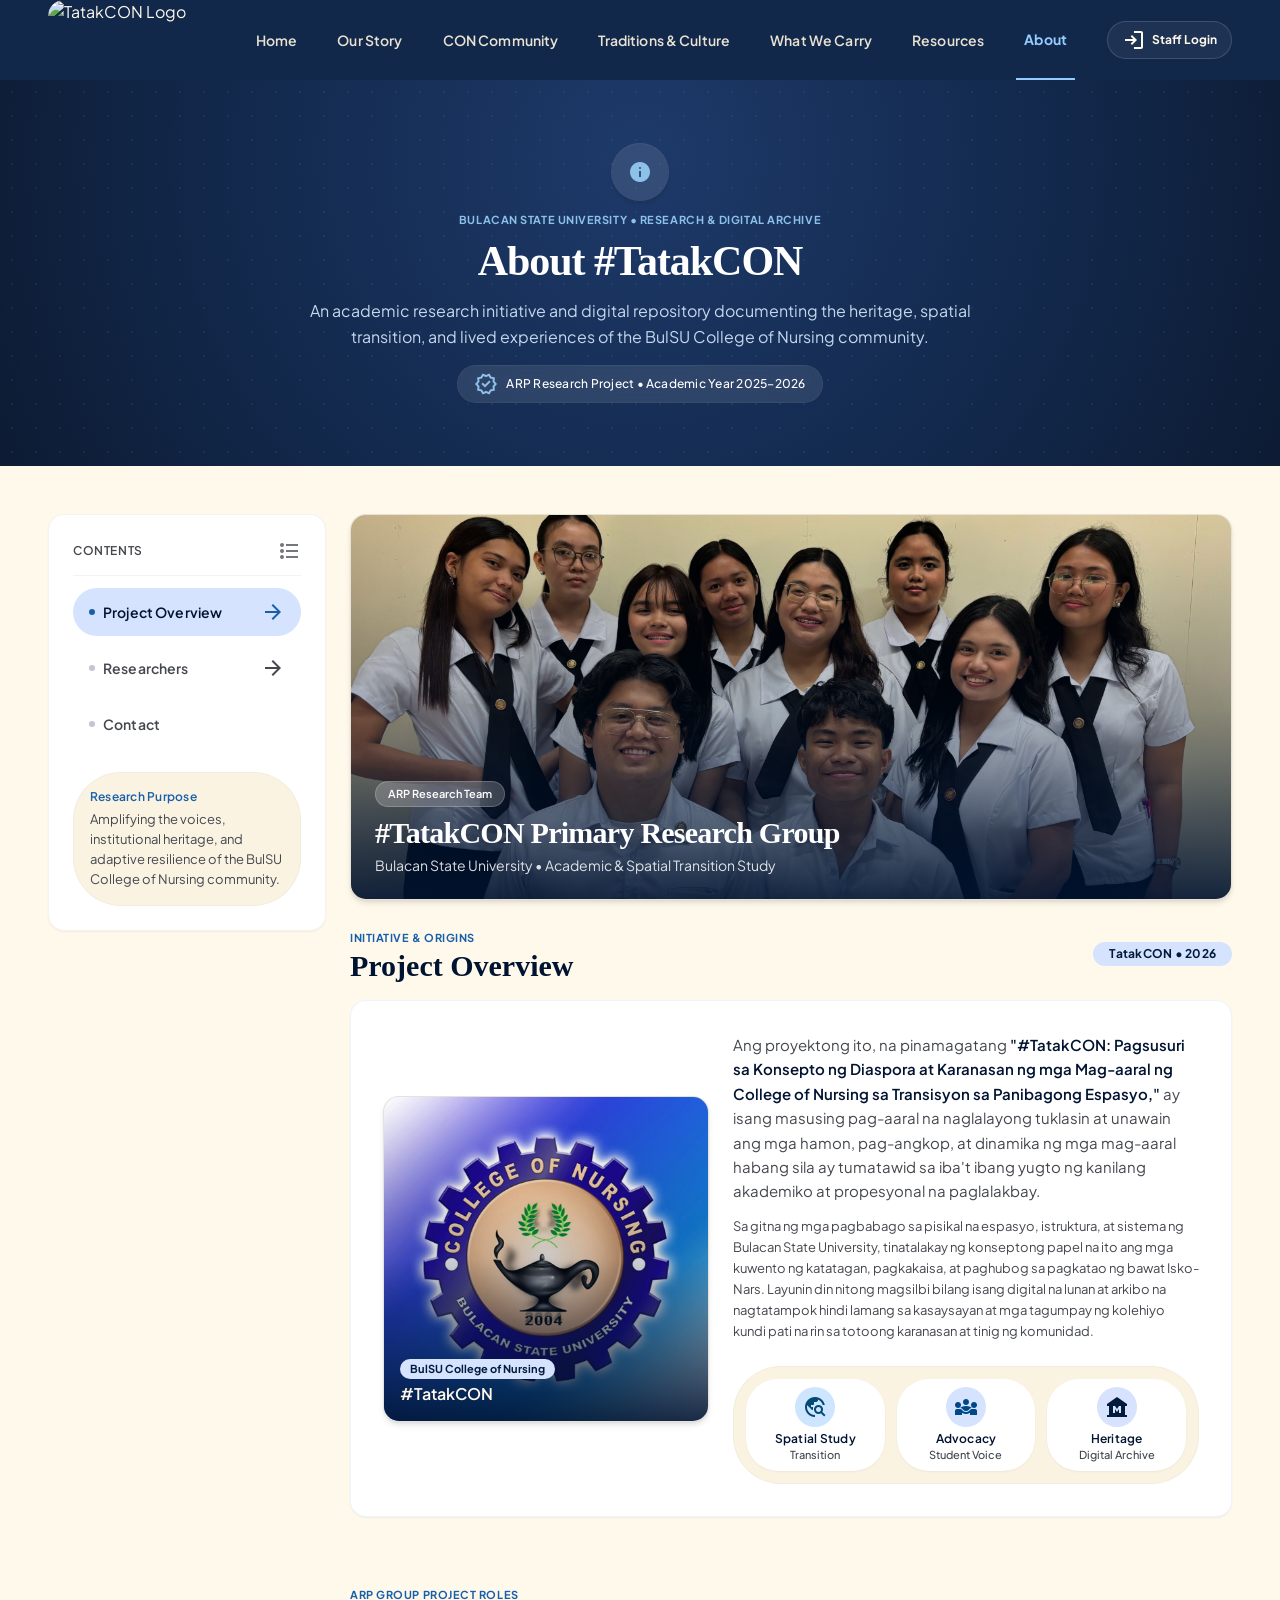
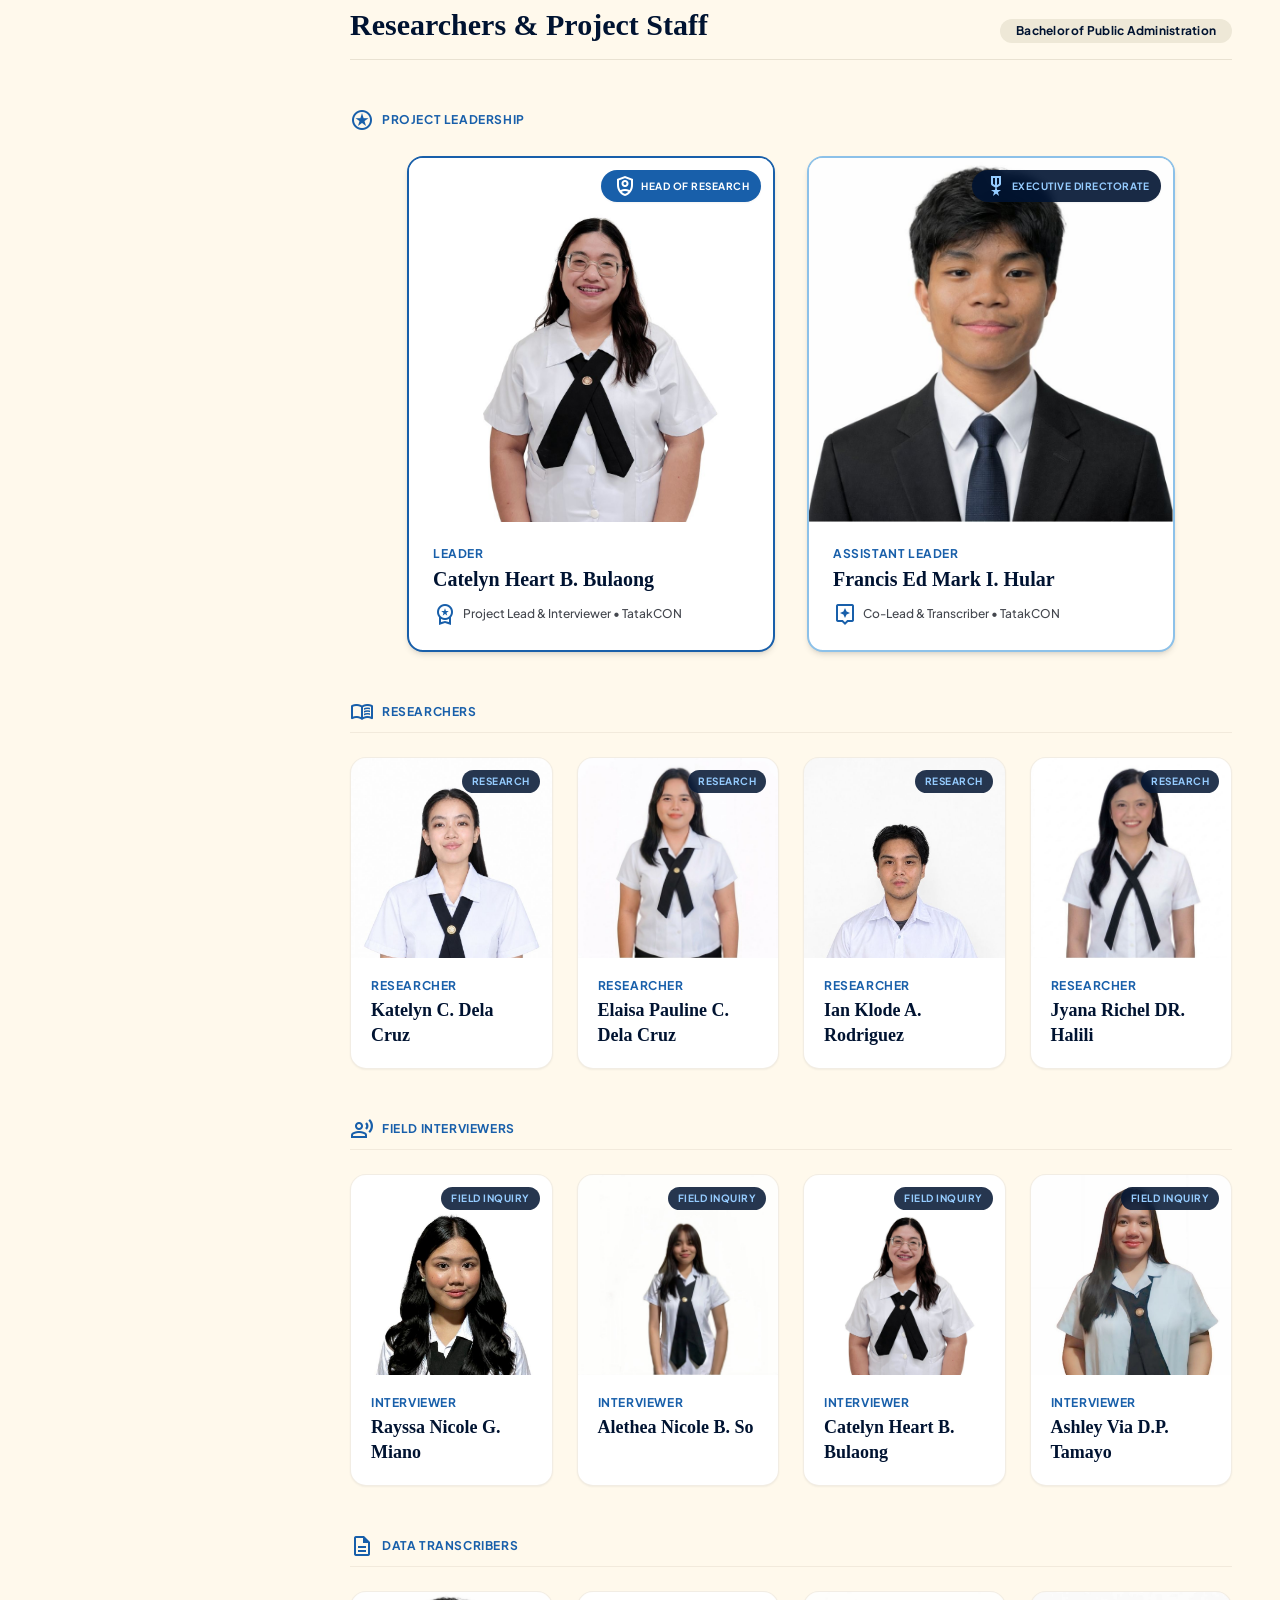
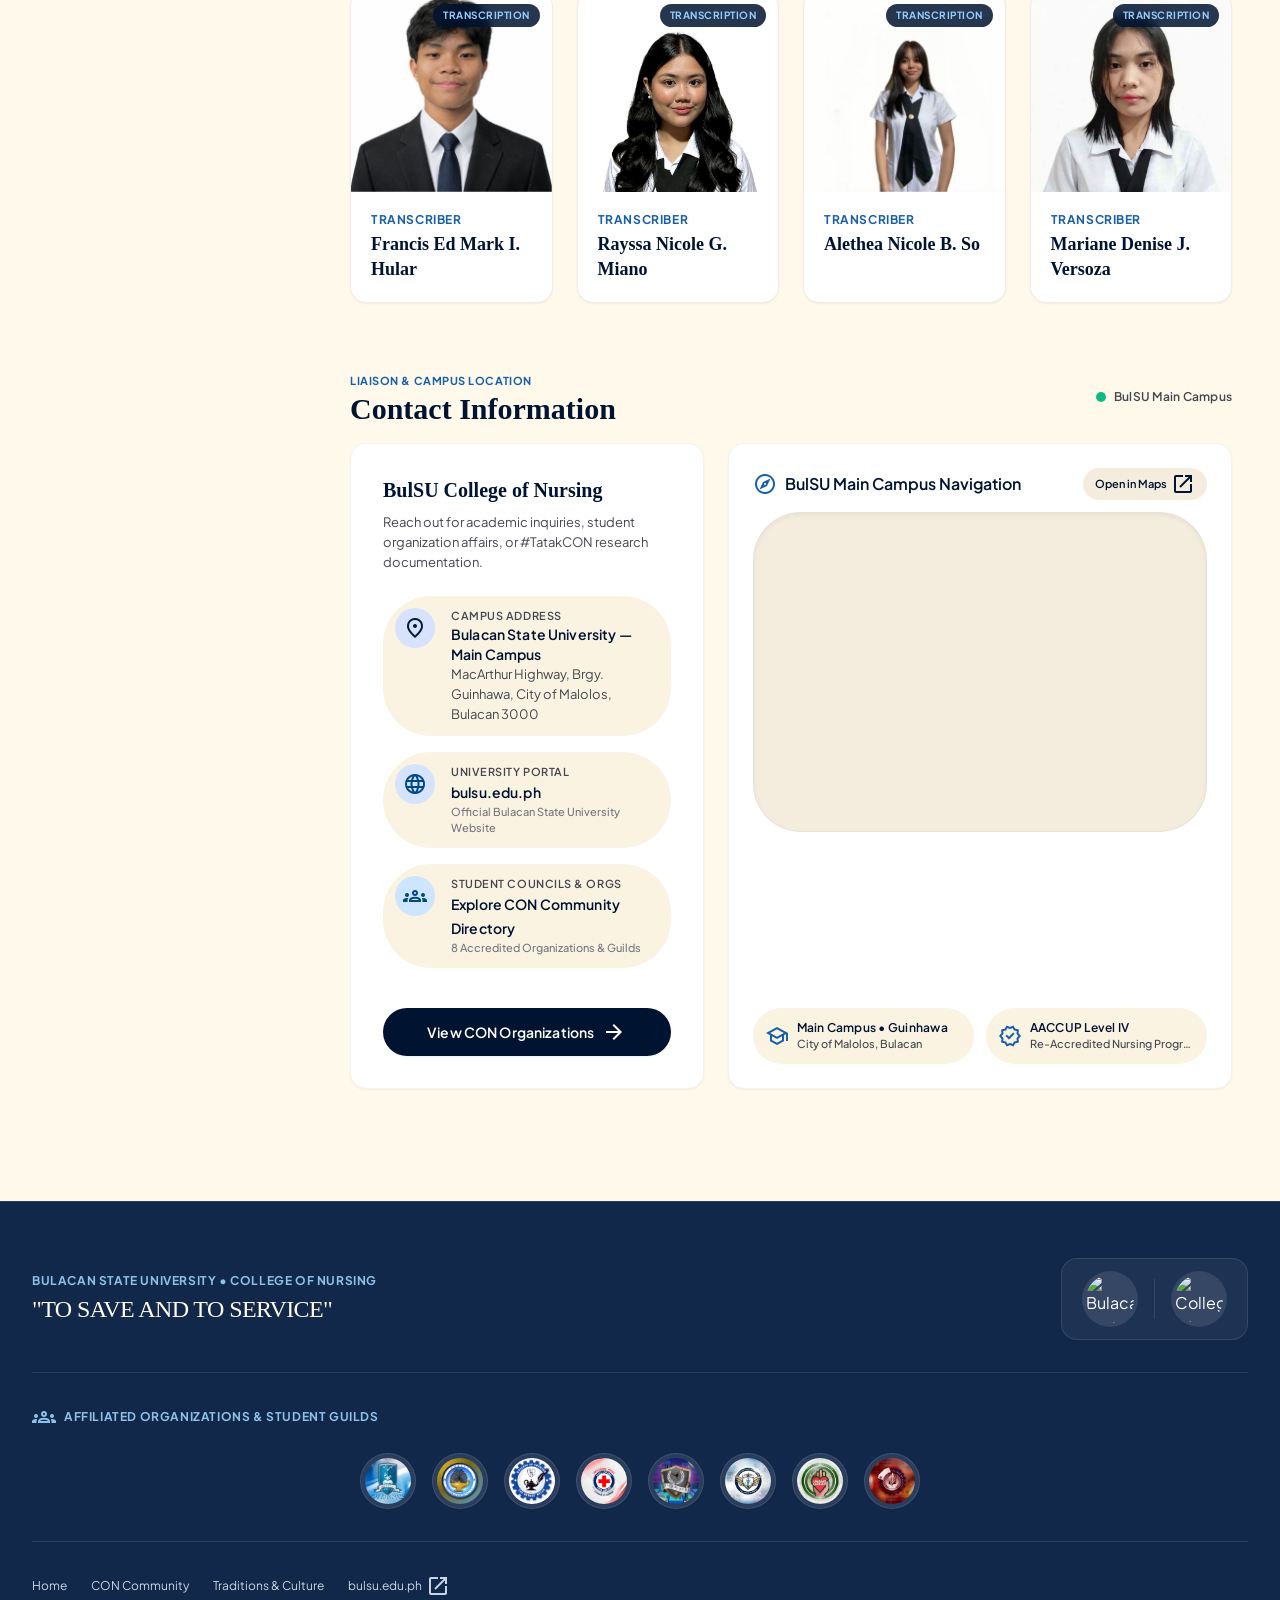
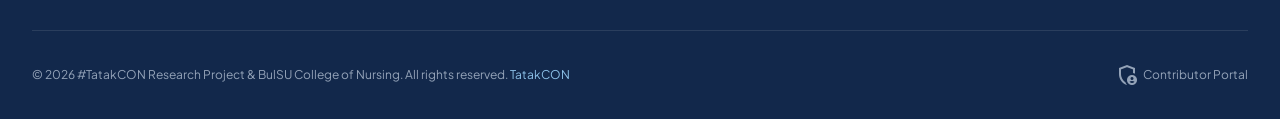
==== pages/about/about.html @ 62aa00a6 "Implement about page" ====
<!doctype html>
<html lang="en" class="scroll-smooth">
  <head>
    <meta charset="utf-8" />
    <meta name="viewport" content="width=device-width, initial-scale=1.0" />
    <title>About #TatakCON — Research Overview &amp; Team | TatakCON</title>

    <!-- Compiled Tailwind & Global CSS -->
    <link href="/global.css" rel="stylesheet" />

    <!-- Google Fonts & Material Symbols -->
    <link rel="preconnect" href="https://fonts.googleapis.com" />
    <link rel="preconnect" href="https://fonts.gstatic.com" crossorigin />
    <link
      href="https://fonts.googleapis.com/css2?family=Newsreader:ital,opsz,wght@0,6..72,400..700;1,6..72,400..700&family=Plus+Jakarta+Sans:wght@400;500;600;700&display=swap"
      rel="stylesheet" />
    <link
      href="https://fonts.googleapis.com/css2?family=Material+Symbols+Outlined:opsz,wght,FILL,GRAD@20..48,100..700,0..1,-50..200"
      rel="stylesheet" />
  </head>

  <body
    class="min-h-screen bg-surface font-body-md text-on-surface flex flex-col antialiased selection:bg-clear-skies selection:text-deep-ocean">
    <!-- Dynamic Header (Injected by components.js) -->
    <div id="header-placeholder"></div>

    <main class="w-full flex-grow bg-surface">
      <div class="flex flex-col w-full">
        <!-- Top Banner / Header -->
        <section
          class="w-full relative overflow-hidden px-margin-mobile md:px-margin-tablet lg:px-margin py-space-2xl md:py-space-3xl text-white text-center"
          style="
            background: radial-gradient(
              circle at 50% 20%,
              rgb(30, 58, 106) 0%,
              rgb(18, 40, 75) 60%,
              rgb(13, 27, 51) 100%
            );
          ">
          <div
            class="absolute inset-0 bg-[radial-gradient(#ffffff_1px,transparent_1px)] [background-size:24px_24px] opacity-5 pointer-events-none"></div>
          <div
            class="max-w-4xl mx-auto flex flex-col items-center relative z-10">
            <div
              class="w-14 h-14 rounded-full bg-white/10 ring-1 ring-white/15 flex items-center justify-center mb-space-sm shadow-md">
              <span
                class="material-symbols-outlined text-[30px] text-clear-skies"
                style="font-variation-settings: &quot;FILL&quot; 1"
                >info</span
              >
            </div>
            <div class="inline-flex items-center gap-space-xs mb-space-xs">
              <span
                class="font-caption text-caption text-clear-skies font-bold tracking-wider uppercase"
                >Bulacan State University • Research &amp; Digital Archive</span
              >
            </div>
            <h1
              class="font-headline-lg text-headline-lg md:text-[42px] md:leading-[50px] font-semibold text-white tracking-tight mb-space-sm font-serif">
              About #TatakCON
            </h1>
            <p
              class="font-body-md text-[16px] text-[#c4d7ec] max-w-2xl mx-auto mb-space-md leading-relaxed font-normal">
              An academic research initiative and digital repository documenting
              the heritage, spatial transition, and lived experiences of the
              BulSU College of Nursing community.
            </p>
            <div
              class="inline-flex items-center gap-space-xs bg-white/10 ring-1 ring-white/15 px-space-md py-1.5 rounded-full text-white backdrop-blur-sm shadow-sm">
              <span
                class="material-symbols-outlined text-[18px] text-clear-skies"
                >verified</span
              >
              <span class="font-label-sm text-label-sm font-medium text-white"
                >ARP Research Project • Academic Year 2025–2026</span
              >
            </div>
          </div>
        </section>

        <!-- Two-Column Primary Layout (Sticky Sub-Nav + Main Content) -->
        <div
          class="max-w-7xl mx-auto px-margin-mobile md:px-margin-tablet lg:px-margin py-space-2xl w-full">
          <div class="grid grid-cols-1 lg:grid-cols-12 gap-gutter items-start">
            <!-- Left Sidebar / Sticky Rail -->
            <aside class="lg:col-span-3 sticky top-28 z-20">
              <div
                class="bg-surface-container-lowest rounded-2xl p-space-lg shadow-sm border border-surface-variant/40">
                <div
                  class="flex items-center justify-between pb-space-sm mb-space-sm border-b border-surface-variant/40">
                  <span
                    class="font-label-sm text-label-sm uppercase tracking-wider text-on-surface-variant"
                    >Contents</span
                  >
                  <span
                    class="material-symbols-outlined text-outline text-[18px]"
                    >format_list_bulleted</span
                  >
                </div>
                <nav
                  class="flex flex-row lg:flex-col gap-space-xs overflow-x-auto lg:overflow-visible pb-space-xs lg:pb-0"
                  id="about-sidebar-nav">
                  <a
                    class="subnav-link group flex items-center justify-between px-space-md py-space-sm rounded-full bg-secondary-fixed text-primary font-label-md text-label-md shadow-xs transition-all"
                    href="#project-overview">
                    <span class="flex items-center gap-space-xs">
                      <span
                        class="w-1.5 h-1.5 rounded-full bg-secondary shrink-0"></span>
                      <span class="whitespace-nowrap">Project Overview</span>
                    </span>
                    <span
                      class="material-symbols-outlined text-[16px] text-secondary shrink-0 hidden lg:inline"
                      >arrow_forward</span
                    >
                  </a>
                  <a
                    class="subnav-link group flex items-center justify-between px-space-md py-space-sm rounded-full text-on-surface-variant hover:bg-surface-container hover:text-primary font-label-md text-label-md transition-all"
                    href="#researchers">
                    <span class="flex items-center gap-space-xs">
                      <span
                        class="w-1.5 h-1.5 rounded-full bg-outline-variant shrink-0"></span>
                      <span class="whitespace-nowrap">Researchers</span>
                    </span>
                    <span
                      class="material-symbols-outlined text-[16px] opacity-0 group-hover:opacity-100 transition-opacity shrink-0 hidden lg:inline"
                      >arrow_forward</span
                    >
                  </a>
                  <a
                    class="subnav-link group flex items-center justify-between px-space-md py-space-sm rounded-full text-on-surface-variant hover:bg-surface-container hover:text-primary font-label-md text-label-md transition-all"
                    href="#contact">
                    <span class="flex items-center gap-space-xs">
                      <span
                        class="w-1.5 h-1.5 rounded-full bg-outline-variant shrink-0"></span>
                      <span class="whitespace-nowrap">Contact</span>
                    </span>
                    <span
                      class="material-symbols-outlined text-[16px] opacity-0 group-hover:opacity-100 transition-opacity shrink-0 hidden lg:inline"
                      >arrow_forward</span
                    >
                  </a>
                </nav>

                <div
                  class="hidden lg:block mt-space-lg p-space-md bg-surface-container-low rounded-xl border border-surface-variant/40">
                  <span
                    class="font-label-sm text-label-sm text-secondary font-semibold block mb-space-xxs"
                    >Research Purpose</span
                  >
                  <p class="font-body-sm text-body-sm text-on-surface-variant">
                    Amplifying the voices, institutional heritage, and adaptive
                    resilience of the BulSU College of Nursing community.
                  </p>
                </div>
              </div>
            </aside>

            <!-- Right Main Content Area (9 Columns) -->
            <div class="lg:col-span-9 flex flex-col gap-space-3xl">
              <!-- SUBSECTION 1: PROJECT OVERVIEW -->
              <section class="scroll-mt-28" id="project-overview">
                <!-- Group Photo Banner -->
                <div
                  class="w-full mb-space-lg rounded-2xl overflow-hidden shadow-md border border-outline-variant/30 relative group bg-surface-container">
                  <img
                    alt="#TatakCON Primary Research Group"
                    class="w-full h-72 sm:h-96 object-cover object-center group-hover:scale-105 transition-transform duration-700"
                    src="/images/researchers/tatakcon-research-group-pic-1.jpg" />
                  <div
                    class="absolute inset-0 bg-gradient-to-t from-primary/90 via-primary/30 to-transparent flex items-end p-space-lg">
                    <div>
                      <span
                        class="inline-flex items-center px-3 py-1 rounded-full text-caption font-semibold bg-white/20 text-white backdrop-blur-md mb-2 border border-white/20">
                        ARP Research Team
                      </span>
                      <h3
                        class="text-white font-headline-md text-2xl sm:text-3xl font-bold tracking-tight font-serif">
                        #TatakCON Primary Research Group
                      </h3>
                      <p
                        class="text-white/85 font-body-sm text-xs sm:text-sm mt-1">
                        Bulacan State University • Academic &amp; Spatial
                        Transition Study
                      </p>
                    </div>
                  </div>
                </div>

                <div class="flex items-center justify-between mb-space-md">
                  <div>
                    <span
                      class="font-caption text-caption uppercase tracking-wider text-secondary font-bold"
                      >Initiative &amp; Origins</span
                    >
                    <h2
                      class="font-headline-lg text-2xl sm:text-3xl font-bold text-primary font-serif">
                      Project Overview
                    </h2>
                  </div>
                  <span
                    class="px-space-md py-1 rounded-full bg-secondary-fixed text-on-secondary-fixed font-label-sm text-label-sm font-bold"
                    >TatakCON • 2026</span
                  >
                </div>

                <div
                  class="bg-surface-container-lowest rounded-2xl p-space-lg md:p-space-xl shadow-sm border border-secondary-fixed/40">
                  <div
                    class="grid grid-cols-1 md:grid-cols-12 gap-gutter items-center">
                    <!-- Left Visual Banner -->
                    <div class="md:col-span-5 flex flex-col gap-space-sm">
                      <div
                        class="relative overflow-hidden rounded-2xl group shadow-md border border-outline-variant/30 bg-surface-container aspect-[4/4]">
                        <img
                          loading="lazy"
                          class="w-full h-full object-cover transform group-hover:scale-105 transition-transform duration-500"
                          alt="BulSU College of Nursing Emblem"
                          src="/images/con-org-logo/college-of-nursing.jpg" />
                        <div
                          class="absolute inset-0 bg-gradient-to-t from-primary/90 via-primary/20 to-transparent"></div>
                        <div
                          class="absolute bottom-4 left-4 right-4 text-surface">
                          <span
                            class="px-2.5 py-0.5 rounded-full bg-secondary-fixed text-on-secondary-fixed font-caption text-caption inline-block mb-1 font-bold"
                            >BulSU College of Nursing</span
                          >
                          <p
                            class="font-title-sm text-title-sm text-surface leading-snug font-serif">
                            #TatakCON
                          </p>
                        </div>
                      </div>
                    </div>

                    <!-- Right Description & Pillars -->
                    <div class="md:col-span-7 flex flex-col justify-between">
                      <div>
                        <p
                          class="font-body-md text-body-md text-on-surface-variant mb-space-sm leading-relaxed">
                          Ang proyektong ito, na pinamagatang
                          <strong class="text-primary font-semibold"
                            >"#TatakCON: Pagsusuri sa Konsepto ng Diaspora at
                            Karanasan ng mga Mag-aaral ng College of Nursing sa
                            Transisyon sa Panibagong Espasyo,"</strong
                          >
                          ay isang masusing pag-aaral na naglalayong tuklasin at
                          unawain ang mga hamon, pag-angkop, at dinamika ng mga
                          mag-aaral habang sila ay tumatawid sa iba't ibang
                          yugto ng kanilang akademiko at propesyonal na
                          paglalakbay.
                        </p>
                        <p
                          class="font-body-sm text-body-sm text-on-surface-variant mb-space-lg leading-relaxed">
                          Sa gitna ng mga pagbabago sa pisikal na espasyo,
                          istruktura, at sistema ng Bulacan State University,
                          tinatalakay ng konseptong papel na ito ang mga kuwento
                          ng katatagan, pagkakaisa, at paghubog sa pagkatao ng
                          bawat Isko-Nars. Layunin din nitong magsilbi bilang
                          isang digital na lunan at arkibo na nagtatampok hindi
                          lamang sa kasaysayan at mga tagumpay ng kolehiyo kundi
                          pati na rin sa totoong karanasan at tinig ng
                          komunidad.
                        </p>
                      </div>

                      <!-- Feature Badge Icons -->
                      <div
                        class="grid grid-cols-3 gap-space-sm pt-space-sm bg-surface-container-low rounded-xl p-space-sm border border-surface-variant/40">
                        <div
                          class="flex flex-col items-center text-center p-space-xs rounded-lg bg-surface-container-lowest shadow-sm">
                          <div
                            class="w-10 h-10 rounded-full bg-tertiary-fixed text-on-tertiary-fixed-variant flex items-center justify-center mb-space-xxs">
                            <span
                              class="material-symbols-outlined text-[20px]"
                              style="
                                font-variation-settings: &quot;FILL&quot; 1;
                              "
                              >travel_explore</span
                            >
                          </div>
                          <span
                            class="font-label-sm text-label-sm text-primary font-semibold"
                            >Spatial Study</span
                          >
                          <span
                            class="font-caption text-caption text-on-surface-variant"
                            >Transition</span
                          >
                        </div>
                        <div
                          class="flex flex-col items-center text-center p-space-xs rounded-lg bg-surface-container-lowest shadow-sm">
                          <div
                            class="w-10 h-10 rounded-full bg-secondary-fixed text-on-secondary-fixed-variant flex items-center justify-center mb-space-xxs">
                            <span
                              class="material-symbols-outlined text-[20px]"
                              style="
                                font-variation-settings: &quot;FILL&quot; 1;
                              "
                              >diversity_3</span
                            >
                          </div>
                          <span
                            class="font-label-sm text-label-sm text-primary font-semibold"
                            >Advocacy</span
                          >
                          <span
                            class="font-caption text-caption text-on-surface-variant"
                            >Student Voice</span
                          >
                        </div>
                        <div
                          class="flex flex-col items-center text-center p-space-xs rounded-lg bg-surface-container-lowest shadow-sm">
                          <div
                            class="w-10 h-10 rounded-full bg-primary-fixed text-on-primary-fixed flex items-center justify-center mb-space-xxs">
                            <span
                              class="material-symbols-outlined text-[20px]"
                              style="
                                font-variation-settings: &quot;FILL&quot; 1;
                              "
                              >museum</span
                            >
                          </div>
                          <span
                            class="font-label-sm text-label-sm text-primary font-semibold"
                            >Heritage</span
                          >
                          <span
                            class="font-caption text-caption text-on-surface-variant"
                            >Digital Archive</span
                          >
                        </div>
                      </div>
                    </div>
                  </div>
                </div>
              </section>

              <!-- SUBSECTION 2: RESEARCHERS & PROJECT STAFF -->
              <section class="scroll-mt-28 space-y-12" id="researchers">
                <div
                  class="flex flex-col sm:flex-row sm:items-end justify-between border-b border-surface-variant pb-4 gap-2">
                  <div>
                    <span
                      class="font-caption text-caption uppercase tracking-wider text-secondary font-bold"
                      >ARP Group Project Roles</span
                    >
                    <h2
                      class="font-headline-lg text-2xl sm:text-3xl font-bold text-primary font-serif mt-0.5">
                      Researchers &amp; Project Staff
                    </h2>
                  </div>
                  <span
                    class="px-space-md py-1 rounded-full bg-surface-container-high text-primary font-label-sm text-label-sm self-start sm:self-auto font-bold"
                    >Bachelor of Public Administration</span
                  >
                </div>

                <!-- 1. LEADERSHIP (Leader & Assistant Leader) -->
                <div class="space-y-6">
                  <div
                    class="flex items-center gap-2 text-xs font-bold tracking-wider uppercase text-secondary">
                    <span class="material-symbols-outlined text-[18px]"
                      >stars</span
                    >
                    <span>Project Leadership</span>
                  </div>

                  <div
                    class="grid grid-cols-1 sm:grid-cols-2 gap-6 lg:gap-8 max-w-3xl mx-auto">
                    <!-- Leader: Catelyn Heart B. Bulaong -->
                    <div
                      class="bg-surface-container-lowest rounded-2xl overflow-hidden shadow-md border-2 border-secondary hover:shadow-lg transition-all duration-300 flex flex-col group">
                      <div
                        class="aspect-[4/4] w-full overflow-hidden bg-surface-container relative">
                        <img
                          loading="lazy"
                          src="/images/researchers/catelyn-heart-b-bulaong-leader.jpg"
                          alt="Catelyn Heart B. Bulaong"
                          class="w-full h-full object-cover object-center group-hover:scale-105 transition-transform duration-500" />
                        <span
                          class="absolute top-3 right-3 text-[10px] font-bold uppercase tracking-wider px-3 py-1 rounded-full bg-secondary text-white shadow-sm flex items-center gap-1">
                          <span class="material-symbols-outlined text-[13px]"
                            >shield_person</span
                          >
                          Head of Research
                        </span>
                      </div>
                      <div class="p-6 flex flex-col flex-grow justify-between">
                        <div>
                          <p
                            class="text-xs font-bold text-secondary uppercase tracking-wider mb-1">
                            Leader
                          </p>
                          <h3
                            class="font-headline-sm text-xl font-bold text-primary group-hover:text-secondary transition-colors leading-snug font-serif">
                            Catelyn Heart B. Bulaong
                          </h3>
                          <p
                            class="text-xs text-on-surface-variant pt-2 flex items-center gap-1.5 font-medium">
                            <span
                              class="material-symbols-outlined text-[15px] text-secondary"
                              >workspace_premium</span
                            >
                            Project Lead &amp; Interviewer • TatakCON
                          </p>
                        </div>
                      </div>
                    </div>

                    <!-- Assistant Leader: Francis Ed Mark I. Hular -->
                    <div
                      class="bg-surface-container-lowest rounded-2xl overflow-hidden shadow-md border-2 border-clear-skies hover:border-secondary hover:shadow-lg transition-all duration-300 flex flex-col group">
                      <div
                        class="aspect-[4/4] w-full overflow-hidden bg-surface-container relative">
                        <img
                          loading="lazy"
                          src="/images/researchers/francis-ed-mark-i-hular-researchers-and-transcriber.jpg"
                          alt="Francis Ed Mark I. Hular"
                          class="w-full h-full object-cover object-top group-hover:scale-105 transition-transform duration-500" />
                        <span
                          class="absolute top-3 right-3 text-[10px] font-bold uppercase tracking-wider px-3 py-1 rounded-full bg-primary/90 text-tertiary-fixed-dim backdrop-blur-sm shadow-sm flex items-center gap-1">
                          <span class="material-symbols-outlined text-[13px]"
                            >military_tech</span
                          >
                          Executive Directorate
                        </span>
                      </div>
                      <div class="p-6 flex flex-col flex-grow justify-between">
                        <div>
                          <p
                            class="text-xs font-bold text-secondary uppercase tracking-wider mb-1">
                            Assistant Leader
                          </p>
                          <h3
                            class="font-headline-sm text-xl font-bold text-primary group-hover:text-secondary transition-colors leading-snug font-serif">
                            Francis Ed Mark I. Hular
                          </h3>
                          <p
                            class="text-xs text-on-surface-variant pt-2 flex items-center gap-1.5 font-medium">
                            <span
                              class="material-symbols-outlined text-[15px] text-secondary"
                              >assistant</span
                            >
                            Co-Lead &amp; Transcriber • TatakCON
                          </p>
                        </div>
                      </div>
                    </div>
                  </div>
                </div>

                <!-- 2. RESEARCHERS -->
                <div class="space-y-6">
                  <div
                    class="flex items-center gap-2 text-xs font-bold tracking-wider uppercase text-secondary border-b border-surface-variant/60 pb-2">
                    <span class="material-symbols-outlined text-[18px]"
                      >menu_book</span
                    >
                    <span>Researchers</span>
                  </div>

                  <div
                    class="grid grid-cols-1 sm:grid-cols-2 lg:grid-cols-4 gap-6">
                    <!-- 1. Katelyn C. Dela Cruz -->
                    <div
                      class="bg-surface-container-lowest rounded-2xl overflow-hidden shadow-sm border border-surface-variant/60 hover:border-secondary hover:shadow-md transition-all duration-300 flex flex-col group">
                      <div
                        class="aspect-[4/4] w-full overflow-hidden bg-surface-container relative">
                        <img
                          loading="lazy"
                          src="/images/researchers/katelyn-c-dela-cruz-researcher-s.jpg"
                          alt="Katelyn C. Dela Cruz"
                          class="w-full h-full object-cover object-top group-hover:scale-105 transition-transform duration-500" />
                        <span
                          class="absolute top-3 right-3 text-[10px] font-bold uppercase tracking-wider px-2.5 py-1 rounded-full bg-primary/85 text-tertiary-fixed-dim backdrop-blur-sm">
                          Research
                        </span>
                      </div>
                      <div class="p-5 flex flex-col flex-grow justify-between">
                        <div>
                          <p
                            class="text-xs font-bold text-secondary uppercase tracking-wider mb-1">
                            Researcher
                          </p>
                          <h3
                            class="font-headline-sm text-lg font-bold text-primary group-hover:text-secondary transition-colors leading-snug font-serif">
                            Katelyn C. Dela Cruz
                          </h3>
                        </div>
                      </div>
                    </div>

                    <!-- 2. Elaisa Pauline C. Dela Cruz -->
                    <div
                      class="bg-surface-container-lowest rounded-2xl overflow-hidden shadow-sm border border-surface-variant/60 hover:border-secondary hover:shadow-md transition-all duration-300 flex flex-col group">
                      <div
                        class="aspect-[4/4] w-full overflow-hidden bg-surface-container relative">
                        <img
                          loading="lazy"
                          src="/images/researchers/elaisa-pauline-c-dela-cruz-researcher-s.jpg"
                          alt="Elaisa Pauline C. Dela Cruz"
                          class="w-full h-full object-cover object-top group-hover:scale-105 transition-transform duration-500" />
                        <span
                          class="absolute top-3 right-3 text-[10px] font-bold uppercase tracking-wider px-2.5 py-1 rounded-full bg-primary/85 text-tertiary-fixed-dim backdrop-blur-sm">
                          Research
                        </span>
                      </div>
                      <div class="p-5 flex flex-col flex-grow justify-between">
                        <div>
                          <p
                            class="text-xs font-bold text-secondary uppercase tracking-wider mb-1">
                            Researcher
                          </p>
                          <h3
                            class="font-headline-sm text-lg font-bold text-primary group-hover:text-secondary transition-colors leading-snug font-serif">
                            Elaisa Pauline C. Dela Cruz
                          </h3>
                        </div>
                      </div>
                    </div>

                    <!-- 3. Ian Klode A. Rodriguez -->
                    <div
                      class="bg-surface-container-lowest rounded-2xl overflow-hidden shadow-sm border border-surface-variant/60 hover:border-secondary hover:shadow-md transition-all duration-300 flex flex-col group">
                      <div
                        class="aspect-[4/4] w-full overflow-hidden bg-surface-container relative">
                        <img
                          loading="lazy"
                          src="/images/researchers/ian-klode-a-rodriguez-researcher.jpg"
                          alt="Ian Klode A. Rodriguez"
                          class="w-full h-full object-cover object-top group-hover:scale-105 transition-transform duration-500" />
                        <span
                          class="absolute top-3 right-3 text-[10px] font-bold uppercase tracking-wider px-2.5 py-1 rounded-full bg-primary/85 text-tertiary-fixed-dim backdrop-blur-sm">
                          Research
                        </span>
                      </div>
                      <div class="p-5 flex flex-col flex-grow justify-between">
                        <div>
                          <p
                            class="text-xs font-bold text-secondary uppercase tracking-wider mb-1">
                            Researcher
                          </p>
                          <h3
                            class="font-headline-sm text-lg font-bold text-primary group-hover:text-secondary transition-colors leading-snug font-serif">
                            Ian Klode A. Rodriguez
                          </h3>
                        </div>
                      </div>
                    </div>

                    <!-- 4. Jyana Richel DR. Halili -->
                    <div
                      class="bg-surface-container-lowest rounded-2xl overflow-hidden shadow-sm border border-surface-variant/60 hover:border-secondary hover:shadow-md transition-all duration-300 flex flex-col group">
                      <div
                        class="aspect-[4/4] w-full overflow-hidden bg-surface-container relative">
                        <img
                          loading="lazy"
                          src="/images/researchers/jyana-richel-dr-halili-researcher-s.jpg"
                          alt="Jyana Richel DR. Halili"
                          class="w-full h-full object-cover object-top group-hover:scale-105 transition-transform duration-500" />
                        <span
                          class="absolute top-3 right-3 text-[10px] font-bold uppercase tracking-wider px-2.5 py-1 rounded-full bg-primary/85 text-tertiary-fixed-dim backdrop-blur-sm">
                          Research
                        </span>
                      </div>
                      <div class="p-5 flex flex-col flex-grow justify-between">
                        <div>
                          <p
                            class="text-xs font-bold text-secondary uppercase tracking-wider mb-1">
                            Researcher
                          </p>
                          <h3
                            class="font-headline-sm text-lg font-bold text-primary group-hover:text-secondary transition-colors leading-snug font-serif">
                            Jyana Richel DR. Halili
                          </h3>
                        </div>
                      </div>
                    </div>
                  </div>
                </div>

                <!-- 3. INTERVIEWERS -->
                <div class="space-y-6">
                  <div
                    class="flex items-center gap-2 text-xs font-bold tracking-wider uppercase text-secondary border-b border-surface-variant/60 pb-2">
                    <span class="material-symbols-outlined text-[18px]"
                      >record_voice_over</span
                    >
                    <span>Field Interviewers</span>
                  </div>

                  <div
                    class="grid grid-cols-1 sm:grid-cols-2 lg:grid-cols-4 gap-6">
                    <!-- 1. Rayssa Nicole G. Miano -->
                    <div
                      class="bg-surface-container-lowest rounded-2xl overflow-hidden shadow-sm border border-surface-variant/60 hover:border-secondary hover:shadow-md transition-all duration-300 flex flex-col group">
                      <div
                        class="aspect-[4/4] w-full overflow-hidden bg-surface-container relative">
                        <img
                          loading="lazy"
                          src="/images/researchers/rayssa-nicole-g-miano-interviewer-and-transcriber.jpg"
                          alt="Rayssa Nicole G. Miano"
                          class="w-full h-full object-cover object-top group-hover:scale-105 transition-transform duration-500" />
                        <span
                          class="absolute top-3 right-3 text-[10px] font-bold uppercase tracking-wider px-2.5 py-1 rounded-full bg-primary/85 text-tertiary-fixed-dim backdrop-blur-sm">
                          Field Inquiry
                        </span>
                      </div>
                      <div class="p-5 flex flex-col flex-grow justify-between">
                        <div>
                          <p
                            class="text-xs font-bold text-secondary uppercase tracking-wider mb-1">
                            Interviewer
                          </p>
                          <h3
                            class="font-headline-sm text-lg font-bold text-primary group-hover:text-secondary transition-colors leading-snug font-serif">
                            Rayssa Nicole G. Miano
                          </h3>
                        </div>
                      </div>
                    </div>

                    <!-- 2. Alethea Nicole B. So -->
                    <div
                      class="bg-surface-container-lowest rounded-2xl overflow-hidden shadow-sm border border-surface-variant/60 hover:border-secondary hover:shadow-md transition-all duration-300 flex flex-col group">
                      <div
                        class="aspect-[4/4] w-full overflow-hidden bg-surface-container relative">
                        <img
                          loading="lazy"
                          src="/images/researchers/alethea-nicole-b-so-interviewer-and-transcriber.jpg"
                          alt="Alethea Nicole B. So"
                          class="w-full h-full object-cover object-top group-hover:scale-105 transition-transform duration-500" />
                        <span
                          class="absolute top-3 right-3 text-[10px] font-bold uppercase tracking-wider px-2.5 py-1 rounded-full bg-primary/85 text-tertiary-fixed-dim backdrop-blur-sm">
                          Field Inquiry
                        </span>
                      </div>
                      <div class="p-5 flex flex-col flex-grow justify-between">
                        <div>
                          <p
                            class="text-xs font-bold text-secondary uppercase tracking-wider mb-1">
                            Interviewer
                          </p>
                          <h3
                            class="font-headline-sm text-lg font-bold text-primary group-hover:text-secondary transition-colors leading-snug font-serif">
                            Alethea Nicole B. So
                          </h3>
                        </div>
                      </div>
                    </div>

                    <!-- 3. Catelyn Heart B. Bulaong -->
                    <div
                      class="bg-surface-container-lowest rounded-2xl overflow-hidden shadow-sm border border-surface-variant/60 hover:border-secondary hover:shadow-md transition-all duration-300 flex flex-col group">
                      <div
                        class="aspect-[4/4] w-full overflow-hidden bg-surface-container relative">
                        <img
                          loading="lazy"
                          src="/images/researchers/catelyn-heart-b-bulaong-leader.jpg"
                          alt="Catelyn Heart B. Bulaong"
                          class="w-full h-full object-cover object-top group-hover:scale-105 transition-transform duration-500" />
                        <span
                          class="absolute top-3 right-3 text-[10px] font-bold uppercase tracking-wider px-2.5 py-1 rounded-full bg-primary/85 text-tertiary-fixed-dim backdrop-blur-sm">
                          Field Inquiry
                        </span>
                      </div>
                      <div class="p-5 flex flex-col flex-grow justify-between">
                        <div>
                          <p
                            class="text-xs font-bold text-secondary uppercase tracking-wider mb-1">
                            Interviewer
                          </p>
                          <h3
                            class="font-headline-sm text-lg font-bold text-primary group-hover:text-secondary transition-colors leading-snug font-serif">
                            Catelyn Heart B. Bulaong
                          </h3>
                        </div>
                      </div>
                    </div>

                    <!-- 4. Ashley Via D.P. Tamayo -->
                    <div
                      class="bg-surface-container-lowest rounded-2xl overflow-hidden shadow-sm border border-surface-variant/60 hover:border-secondary hover:shadow-md transition-all duration-300 flex flex-col group">
                      <div
                        class="aspect-[4/4] w-full overflow-hidden bg-surface-container relative">
                        <img
                          loading="lazy"
                          src="/images/researchers/ashley-via-d-p-tamayo-interview.jpg"
                          alt="Ashley Via D.P. Tamayo"
                          class="w-full h-full object-cover object-top group-hover:scale-105 transition-transform duration-500" />
                        <span
                          class="absolute top-3 right-3 text-[10px] font-bold uppercase tracking-wider px-2.5 py-1 rounded-full bg-primary/85 text-tertiary-fixed-dim backdrop-blur-sm">
                          Field Inquiry
                        </span>
                      </div>
                      <div class="p-5 flex flex-col flex-grow justify-between">
                        <div>
                          <p
                            class="text-xs font-bold text-secondary uppercase tracking-wider mb-1">
                            Interviewer
                          </p>
                          <h3
                            class="font-headline-sm text-lg font-bold text-primary group-hover:text-secondary transition-colors leading-snug font-serif">
                            Ashley Via D.P. Tamayo
                          </h3>
                        </div>
                      </div>
                    </div>
                  </div>
                </div>

                <!-- 4. TRANSCRIBERS -->
                <div class="space-y-6">
                  <div
                    class="flex items-center gap-2 text-xs font-bold tracking-wider uppercase text-secondary border-b border-surface-variant/60 pb-2">
                    <span class="material-symbols-outlined text-[18px]"
                      >description</span
                    >
                    <span>Data Transcribers</span>
                  </div>

                  <div
                    class="grid grid-cols-1 sm:grid-cols-2 lg:grid-cols-4 gap-6">
                    <!-- 1. Francis Ed Mark I. Hular -->
                    <div
                      class="bg-surface-container-lowest rounded-2xl overflow-hidden shadow-sm border border-surface-variant/60 hover:border-secondary hover:shadow-md transition-all duration-300 flex flex-col group">
                      <div
                        class="aspect-[4/4] w-full overflow-hidden bg-surface-container relative">
                        <img
                          loading="lazy"
                          src="/images/researchers/francis-ed-mark-i-hular-researchers-and-transcriber.jpg"
                          alt="Francis Ed Mark I. Hular"
                          class="w-full h-full object-cover object-top group-hover:scale-105 transition-transform duration-500" />
                        <span
                          class="absolute top-3 right-3 text-[10px] font-bold uppercase tracking-wider px-2.5 py-1 rounded-full bg-primary/85 text-tertiary-fixed-dim backdrop-blur-sm">
                          Transcription
                        </span>
                      </div>
                      <div class="p-5 flex flex-col flex-grow justify-between">
                        <div>
                          <p
                            class="text-xs font-bold text-secondary uppercase tracking-wider mb-1">
                            Transcriber
                          </p>
                          <h3
                            class="font-headline-sm text-lg font-bold text-primary group-hover:text-secondary transition-colors leading-snug font-serif">
                            Francis Ed Mark I. Hular
                          </h3>
                        </div>
                      </div>
                    </div>

                    <!-- 2. Rayssa Nicole G. Miano -->
                    <div
                      class="bg-surface-container-lowest rounded-2xl overflow-hidden shadow-sm border border-surface-variant/60 hover:border-secondary hover:shadow-md transition-all duration-300 flex flex-col group">
                      <div
                        class="aspect-[4/4] w-full overflow-hidden bg-surface-container relative">
                        <img
                          loading="lazy"
                          src="/images/researchers/rayssa-nicole-g-miano-interviewer-and-transcriber.jpg"
                          alt="Rayssa Nicole G. Miano"
                          class="w-full h-full object-cover object-top group-hover:scale-105 transition-transform duration-500" />
                        <span
                          class="absolute top-3 right-3 text-[10px] font-bold uppercase tracking-wider px-2.5 py-1 rounded-full bg-primary/85 text-tertiary-fixed-dim backdrop-blur-sm">
                          Transcription
                        </span>
                      </div>
                      <div class="p-5 flex flex-col flex-grow justify-between">
                        <div>
                          <p
                            class="text-xs font-bold text-secondary uppercase tracking-wider mb-1">
                            Transcriber
                          </p>
                          <h3
                            class="font-headline-sm text-lg font-bold text-primary group-hover:text-secondary transition-colors leading-snug font-serif">
                            Rayssa Nicole G. Miano
                          </h3>
                        </div>
                      </div>
                    </div>

                    <!-- 3. Alethea Nicole B. So -->
                    <div
                      class="bg-surface-container-lowest rounded-2xl overflow-hidden shadow-sm border border-surface-variant/60 hover:border-secondary hover:shadow-md transition-all duration-300 flex flex-col group">
                      <div
                        class="aspect-[4/4] w-full overflow-hidden bg-surface-container relative">
                        <img
                          loading="lazy"
                          src="/images/researchers/alethea-nicole-b-so-interviewer-and-transcriber.jpg"
                          alt="Alethea Nicole B. So"
                          class="w-full h-full object-cover object-top group-hover:scale-105 transition-transform duration-500" />
                        <span
                          class="absolute top-3 right-3 text-[10px] font-bold uppercase tracking-wider px-2.5 py-1 rounded-full bg-primary/85 text-tertiary-fixed-dim backdrop-blur-sm">
                          Transcription
                        </span>
                      </div>
                      <div class="p-5 flex flex-col flex-grow justify-between">
                        <div>
                          <p
                            class="text-xs font-bold text-secondary uppercase tracking-wider mb-1">
                            Transcriber
                          </p>
                          <h3
                            class="font-headline-sm text-lg font-bold text-primary group-hover:text-secondary transition-colors leading-snug font-serif">
                            Alethea Nicole B. So
                          </h3>
                        </div>
                      </div>
                    </div>

                    <!-- 4. Mariane Denise J. Versoza -->
                    <div
                      class="bg-surface-container-lowest rounded-2xl overflow-hidden shadow-sm border border-surface-variant/60 hover:border-secondary hover:shadow-md transition-all duration-300 flex flex-col group">
                      <div
                        class="aspect-[4/4] w-full overflow-hidden bg-surface-container relative">
                        <img
                          loading="lazy"
                          src="/images/researchers/mariane-denise-j-versoza-transcriber.jpg"
                          alt="Mariane Denise J. Versoza"
                          class="w-full h-full object-cover object-top group-hover:scale-105 transition-transform duration-500" />
                        <span
                          class="absolute top-3 right-3 text-[10px] font-bold uppercase tracking-wider px-2.5 py-1 rounded-full bg-primary/85 text-tertiary-fixed-dim backdrop-blur-sm">
                          Transcription
                        </span>
                      </div>
                      <div class="p-5 flex flex-col flex-grow justify-between">
                        <div>
                          <p
                            class="text-xs font-bold text-secondary uppercase tracking-wider mb-1">
                            Transcriber
                          </p>
                          <h3
                            class="font-headline-sm text-lg font-bold text-primary group-hover:text-secondary transition-colors leading-snug font-serif">
                            Mariane Denise J. Versoza
                          </h3>
                        </div>
                      </div>
                    </div>
                  </div>
                </div>
              </section>

              <!-- SUBSECTION 3: CONTACT INFORMATION -->
              <section class="scroll-mt-28" id="contact">
                <div class="flex items-center justify-between mb-space-md">
                  <div>
                    <span
                      class="font-caption text-caption uppercase tracking-wider text-secondary font-bold"
                      >Liaison &amp; Campus Location</span
                    >
                    <h2
                      class="font-headline-lg text-2xl sm:text-3xl font-bold text-primary font-serif">
                      Contact Information
                    </h2>
                  </div>
                  <div
                    class="flex items-center gap-space-xs text-on-surface-variant font-label-sm text-label-sm">
                    <span
                      class="w-2.5 h-2.5 rounded-full bg-emerald-500 animate-pulse shrink-0"></span>
                    <span>BulSU Main Campus</span>
                  </div>
                </div>

                <!-- Two-Column Split: Details Card vs Map Card -->
                <div class="grid grid-cols-1 md:grid-cols-12 gap-gutter">
                  <!-- Left Contact Details Card -->
                  <div
                    class="md:col-span-5 bg-surface-container-lowest rounded-2xl p-space-lg sm:p-space-xl shadow-sm border border-surface-variant/40 flex flex-col justify-between">
                    <div>
                      <h3
                        class="font-headline-sm text-xl font-bold text-primary mb-space-xs font-serif">
                        BulSU College of Nursing
                      </h3>
                      <p
                        class="font-body-sm text-body-sm text-on-surface-variant mb-space-lg">
                        Reach out for academic inquiries, student organization
                        affairs, or #TatakCON research documentation.
                      </p>

                      <div class="space-y-space-md">
                        <!-- Campus Address -->
                        <div
                          class="flex items-start gap-space-md p-space-sm rounded-xl bg-surface-container-low">
                          <div
                            class="w-10 h-10 rounded-full bg-primary-fixed text-on-primary-fixed flex items-center justify-center flex-shrink-0">
                            <span class="material-symbols-outlined text-[20px]"
                              >location_on</span
                            >
                          </div>
                          <div>
                            <span
                              class="block font-caption text-caption text-on-surface-variant uppercase tracking-wider font-semibold"
                              >Campus Address</span
                            >
                            <p
                              class="font-label-md text-label-md text-primary font-semibold">
                              Bulacan State University — Main Campus
                            </p>
                            <p
                              class="font-body-sm text-body-sm text-on-surface-variant">
                              MacArthur Highway, Brgy. Guinhawa, City of
                              Malolos, Bulacan 3000
                            </p>
                          </div>
                        </div>

                        <!-- Official Portal / Website -->
                        <div
                          class="flex items-start gap-space-md p-space-sm rounded-xl bg-surface-container-low">
                          <div
                            class="w-10 h-10 rounded-full bg-secondary-fixed text-on-secondary-fixed-variant flex items-center justify-center flex-shrink-0">
                            <span class="material-symbols-outlined text-[20px]"
                              >language</span
                            >
                          </div>
                          <div>
                            <span
                              class="block font-caption text-caption text-on-surface-variant uppercase tracking-wider font-semibold"
                              >University Portal</span
                            >
                            <a
                              class="font-label-md text-label-md text-primary hover:text-secondary transition-colors font-semibold"
                              href="https://bulsu.edu.ph"
                              target="_blank"
                              rel="noopener noreferrer"
                              >bulsu.edu.ph</a
                            >
                            <span
                              class="block font-caption text-caption text-outline"
                              >Official Bulacan State University Website</span
                            >
                          </div>
                        </div>

                        <!-- Community Directory Link -->
                        <div
                          class="flex items-start gap-space-md p-space-sm rounded-xl bg-surface-container-low">
                          <div
                            class="w-10 h-10 rounded-full bg-tertiary-fixed text-on-tertiary-fixed-variant flex items-center justify-center flex-shrink-0">
                            <span class="material-symbols-outlined text-[20px]"
                              >groups</span
                            >
                          </div>
                          <div>
                            <span
                              class="block font-caption text-caption text-on-surface-variant uppercase tracking-wider font-semibold"
                              >Student Councils &amp; Orgs</span
                            >
                            <a
                              class="font-label-md text-label-md text-primary hover:text-secondary transition-colors font-semibold"
                              href="/pages/con-community/con-community.html"
                              >Explore CON Community Directory</a
                            >
                            <span
                              class="block font-caption text-caption text-outline"
                              >8 Accredited Organizations &amp; Guilds</span
                            >
                          </div>
                        </div>
                      </div>
                    </div>

                    <!-- Quick Action -->
                    <div class="mt-space-lg pt-space-md">
                      <a
                        class="inline-flex items-center justify-center w-full px-space-lg py-3 rounded-full bg-primary text-on-primary font-label-md text-label-md hover:bg-secondary transition-all shadow-sm gap-2"
                        href="/pages/con-community/con-community.html">
                        <span>View CON Organizations</span>
                        <span class="material-symbols-outlined text-[18px]"
                          >arrow_forward</span
                        >
                      </a>
                    </div>
                  </div>

                  <!-- Right Embedded Interactive Location Map Card -->
                  <div
                    class="md:col-span-7 bg-surface-container-lowest rounded-2xl p-space-lg shadow-sm border border-surface-variant/40 flex flex-col justify-between">
                    <div>
                      <div
                        class="flex items-center justify-between mb-space-sm">
                        <div class="flex items-center gap-space-xs">
                          <span
                            class="material-symbols-outlined text-[20px] text-secondary"
                            >explore</span
                          >
                          <span
                            class="font-title-sm text-title-sm text-primary font-semibold"
                            >BulSU Main Campus Navigation</span
                          >
                        </div>
                        <a
                          href="https://maps.google.com/?q=Bulacan+State+University+Malolos"
                          target="_blank"
                          rel="noopener noreferrer"
                          class="px-3 py-1 rounded-full bg-surface-container text-primary font-caption text-caption font-semibold hover:bg-secondary-fixed transition-colors inline-flex items-center gap-1">
                          <span>Open in Maps</span>
                          <span class="material-symbols-outlined text-[13px]"
                            >open_in_new</span
                          >
                        </a>
                      </div>

                      <!-- Live Embedded Map of Bulacan State University -->
                      <div
                        class="relative w-full h-80 rounded-xl overflow-hidden shadow-inner border border-outline-variant/30 bg-surface-container">
                        <iframe
                          title="Bulacan State University Main Campus Map"
                          src="https://www.google.com/maps/embed?pb=!1m18!1m12!1m3!1d3856.551888154276!2d120.81131907590736!3d14.857921870724158!2m3!1f0!2f0!3f0!3m2!1i1024!2i768!4f13.1!3m3!1m2!1s0x339653dd62df9c4f%3A0x6734157a0d22e956!2sBulacan%20State%20University!5e0!3m2!1sen!2sph!4v1710000000000!5m2!1sen!2sph"
                          class="w-full h-full border-0"
                          allowfullscreen=""
                          loading="lazy"
                          referrerpolicy="no-referrer-when-downgrade"></iframe>
                      </div>
                    </div>

                    <!-- Campus Landmarks Strip -->
                    <div
                      class="grid grid-cols-1 sm:grid-cols-2 gap-space-sm mt-space-md pt-space-xs">
                      <div
                        class="p-space-sm rounded-xl bg-surface-container-low flex items-center gap-space-xs">
                        <span
                          class="material-symbols-outlined text-[20px] text-secondary shrink-0"
                          >school</span
                        >
                        <div class="text-left min-w-0">
                          <span
                            class="block font-label-sm text-label-sm text-primary font-semibold truncate"
                            >Main Campus • Guinhawa</span
                          >
                          <span
                            class="font-caption text-caption text-on-surface-variant block truncate"
                            >City of Malolos, Bulacan</span
                          >
                        </div>
                      </div>
                      <div
                        class="p-space-sm rounded-xl bg-surface-container-low flex items-center gap-space-xs">
                        <span
                          class="material-symbols-outlined text-[20px] text-secondary shrink-0"
                          >verified</span
                        >
                        <div class="text-left min-w-0">
                          <span
                            class="block font-label-sm text-label-sm text-primary font-semibold truncate"
                            >AACCUP Level IV</span
                          >
                          <span
                            class="font-caption text-caption text-on-surface-variant block truncate"
                            >Re-Accredited Nursing Program</span
                          >
                        </div>
                      </div>
                    </div>
                  </div>
                </div>
              </section>
            </div>
          </div>
        </div>
      </div>
    </main>

    <!-- Dynamic Footer (Injected by components.js) -->
    <div id="footer-placeholder"></div>

    <!-- Shared Layout, Navigation & Favicon Script -->
    <script src="/components.js"></script>

    <!-- Scroll-Spy & Smooth Scrolling for Sticky Sidebar -->
    <script>
      document.addEventListener("DOMContentLoaded", () => {
        const navLinks = document.querySelectorAll(
          "#about-sidebar-nav .subnav-link",
        );
        const sections = ["project-overview", "researchers", "contact"].map(
          (id) => document.getElementById(id),
        );

        function setActiveLink(activeId) {
          navLinks.forEach((link) => {
            const href = link.getAttribute("href").replace("#", "");
            const dot = link.querySelector("span > span:first-child");
            const arrow = link.querySelector(".material-symbols-outlined");

            if (href === activeId) {
              link.className =
                "subnav-link group flex items-center justify-between px-space-md py-space-sm rounded-full bg-secondary-fixed text-primary font-label-md text-label-md shadow-xs transition-all";
              if (dot)
                dot.className =
                  "w-1.5 h-1.5 rounded-full bg-secondary shrink-0";
              if (arrow)
                arrow.className =
                  "material-symbols-outlined text-[16px] text-secondary shrink-0 hidden lg:inline";
            } else {
              link.className =
                "subnav-link group flex items-center justify-between px-space-md py-space-sm rounded-full text-on-surface-variant hover:bg-surface-container hover:text-primary font-label-md text-label-md transition-all";
              if (dot)
                dot.className =
                  "w-1.5 h-1.5 rounded-full bg-outline-variant shrink-0";
              if (arrow)
                arrow.className =
                  "material-symbols-outlined text-[16px] opacity-0 group-hover:opacity-100 transition-opacity shrink-0 hidden lg:inline";
            }
          });
        }

        window.addEventListener(
          "scroll",
          () => {
            let current = "project-overview";
            const scrollY = window.scrollY + 160;

            sections.forEach((section) => {
              if (section && scrollY >= section.offsetTop) {
                current = section.getAttribute("id");
              }
            });

            setActiveLink(current);
          },
          { passive: true },
        );
      });
    </script>
  </body>
</html>
---- global.css ----
*, ::before, ::after {
  --tw-border-spacing-x: 0;
  --tw-border-spacing-y: 0;
  --tw-translate-x: 0;
  --tw-translate-y: 0;
  --tw-rotate: 0;
  --tw-skew-x: 0;
  --tw-skew-y: 0;
  --tw-scale-x: 1;
  --tw-scale-y: 1;
  --tw-pan-x:  ;
  --tw-pan-y:  ;
  --tw-pinch-zoom:  ;
  --tw-scroll-snap-strictness: proximity;
  --tw-gradient-from-position:  ;
  --tw-gradient-via-position:  ;
  --tw-gradient-to-position:  ;
  --tw-ordinal:  ;
  --tw-slashed-zero:  ;
  --tw-numeric-figure:  ;
  --tw-numeric-spacing:  ;
  --tw-numeric-fraction:  ;
  --tw-ring-inset:  ;
  --tw-ring-offset-width: 0px;
  --tw-ring-offset-color: #fff;
  --tw-ring-color: rgb(59 130 246 / 0.5);
  --tw-ring-offset-shadow: 0 0 #0000;
  --tw-ring-shadow: 0 0 #0000;
  --tw-shadow: 0 0 #0000;
  --tw-shadow-colored: 0 0 #0000;
  --tw-blur:  ;
  --tw-brightness:  ;
  --tw-contrast:  ;
  --tw-grayscale:  ;
  --tw-hue-rotate:  ;
  --tw-invert:  ;
  --tw-saturate:  ;
  --tw-sepia:  ;
  --tw-drop-shadow:  ;
  --tw-backdrop-blur:  ;
  --tw-backdrop-brightness:  ;
  --tw-backdrop-contrast:  ;
  --tw-backdrop-grayscale:  ;
  --tw-backdrop-hue-rotate:  ;
  --tw-backdrop-invert:  ;
  --tw-backdrop-opacity:  ;
  --tw-backdrop-saturate:  ;
  --tw-backdrop-sepia:  ;
  --tw-contain-size:  ;
  --tw-contain-layout:  ;
  --tw-contain-paint:  ;
  --tw-contain-style:  ;
}

::backdrop {
  --tw-border-spacing-x: 0;
  --tw-border-spacing-y: 0;
  --tw-translate-x: 0;
  --tw-translate-y: 0;
  --tw-rotate: 0;
  --tw-skew-x: 0;
  --tw-skew-y: 0;
  --tw-scale-x: 1;
  --tw-scale-y: 1;
  --tw-pan-x:  ;
  --tw-pan-y:  ;
  --tw-pinch-zoom:  ;
  --tw-scroll-snap-strictness: proximity;
  --tw-gradient-from-position:  ;
  --tw-gradient-via-position:  ;
  --tw-gradient-to-position:  ;
  --tw-ordinal:  ;
  --tw-slashed-zero:  ;
  --tw-numeric-figure:  ;
  --tw-numeric-spacing:  ;
  --tw-numeric-fraction:  ;
  --tw-ring-inset:  ;
  --tw-ring-offset-width: 0px;
  --tw-ring-offset-color: #fff;
  --tw-ring-color: rgb(59 130 246 / 0.5);
  --tw-ring-offset-shadow: 0 0 #0000;
  --tw-ring-shadow: 0 0 #0000;
  --tw-shadow: 0 0 #0000;
  --tw-shadow-colored: 0 0 #0000;
  --tw-blur:  ;
  --tw-brightness:  ;
  --tw-contrast:  ;
  --tw-grayscale:  ;
  --tw-hue-rotate:  ;
  --tw-invert:  ;
  --tw-saturate:  ;
  --tw-sepia:  ;
  --tw-drop-shadow:  ;
  --tw-backdrop-blur:  ;
  --tw-backdrop-brightness:  ;
  --tw-backdrop-contrast:  ;
  --tw-backdrop-grayscale:  ;
  --tw-backdrop-hue-rotate:  ;
  --tw-backdrop-invert:  ;
  --tw-backdrop-opacity:  ;
  --tw-backdrop-saturate:  ;
  --tw-backdrop-sepia:  ;
  --tw-contain-size:  ;
  --tw-contain-layout:  ;
  --tw-contain-paint:  ;
  --tw-contain-style:  ;
}

/*
! tailwindcss v3.4.19 | MIT License | https://tailwindcss.com
*/

/*
1. Prevent padding and border from affecting element width. (https://github.com/mozdevs/cssremedy/issues/4)
2. Allow adding a border to an element by just adding a border-width. (https://github.com/tailwindcss/tailwindcss/pull/116)
*/

*,
::before,
::after {
  box-sizing: border-box;
  /* 1 */
  border-width: 0;
  /* 2 */
  border-style: solid;
  /* 2 */
  border-color: #e5e7eb;
  /* 2 */
}

::before,
::after {
  --tw-content: '';
}

/*
1. Use a consistent sensible line-height in all browsers.
2. Prevent adjustments of font size after orientation changes in iOS.
3. Use a more readable tab size.
4. Use the user's configured `sans` font-family by default.
5. Use the user's configured `sans` font-feature-settings by default.
6. Use the user's configured `sans` font-variation-settings by default.
7. Disable tap highlights on iOS
*/

html,
:host {
  line-height: 1.5;
  /* 1 */
  -webkit-text-size-adjust: 100%;
  /* 2 */
  -moz-tab-size: 4;
  /* 3 */
  -o-tab-size: 4;
     tab-size: 4;
  /* 3 */
  font-family: ui-sans-serif, system-ui, sans-serif, "Apple Color Emoji", "Segoe UI Emoji", "Segoe UI Symbol", "Noto Color Emoji";
  /* 4 */
  font-feature-settings: normal;
  /* 5 */
  font-variation-settings: normal;
  /* 6 */
  -webkit-tap-highlight-color: transparent;
  /* 7 */
}

/*
1. Remove the margin in all browsers.
2. Inherit line-height from `html` so users can set them as a class directly on the `html` element.
*/

body {
  margin: 0;
  /* 1 */
  line-height: inherit;
  /* 2 */
}

/*
1. Add the correct height in Firefox.
2. Correct the inheritance of border color in Firefox. (https://bugzilla.mozilla.org/show_bug.cgi?id=190655)
3. Ensure horizontal rules are visible by default.
*/

hr {
  height: 0;
  /* 1 */
  color: inherit;
  /* 2 */
  border-top-width: 1px;
  /* 3 */
}

/*
Add the correct text decoration in Chrome, Edge, and Safari.
*/

abbr:where([title]) {
  -webkit-text-decoration: underline dotted;
          text-decoration: underline dotted;
}

/*
Remove the default font size and weight for headings.
*/

h1,
h2,
h3,
h4,
h5,
h6 {
  font-size: inherit;
  font-weight: inherit;
}

/*
Reset links to optimize for opt-in styling instead of opt-out.
*/

a {
  color: inherit;
  text-decoration: inherit;
}

/*
Add the correct font weight in Edge and Safari.
*/

b,
strong {
  font-weight: bolder;
}

/*
1. Use the user's configured `mono` font-family by default.
2. Use the user's configured `mono` font-feature-settings by default.
3. Use the user's configured `mono` font-variation-settings by default.
4. Correct the odd `em` font sizing in all browsers.
*/

code,
kbd,
samp,
pre {
  font-family: ui-monospace, SFMono-Regular, Menlo, Monaco, Consolas, "Liberation Mono", "Courier New", monospace;
  /* 1 */
  font-feature-settings: normal;
  /* 2 */
  font-variation-settings: normal;
  /* 3 */
  font-size: 1em;
  /* 4 */
}

/*
Add the correct font size in all browsers.
*/

small {
  font-size: 80%;
}

/*
Prevent `sub` and `sup` elements from affecting the line height in all browsers.
*/

sub,
sup {
  font-size: 75%;
  line-height: 0;
  position: relative;
  vertical-align: baseline;
}

sub {
  bottom: -0.25em;
}

sup {
  top: -0.5em;
}

/*
1. Remove text indentation from table contents in Chrome and Safari. (https://bugs.chromium.org/p/chromium/issues/detail?id=999088, https://bugs.webkit.org/show_bug.cgi?id=201297)
2. Correct table border color inheritance in all Chrome and Safari. (https://bugs.chromium.org/p/chromium/issues/detail?id=935729, https://bugs.webkit.org/show_bug.cgi?id=195016)
3. Remove gaps between table borders by default.
*/

table {
  text-indent: 0;
  /* 1 */
  border-color: inherit;
  /* 2 */
  border-collapse: collapse;
  /* 3 */
}

/*
1. Change the font styles in all browsers.
2. Remove the margin in Firefox and Safari.
3. Remove default padding in all browsers.
*/

button,
input,
optgroup,
select,
textarea {
  font-family: inherit;
  /* 1 */
  font-feature-settings: inherit;
  /* 1 */
  font-variation-settings: inherit;
  /* 1 */
  font-size: 100%;
  /* 1 */
  font-weight: inherit;
  /* 1 */
  line-height: inherit;
  /* 1 */
  letter-spacing: inherit;
  /* 1 */
  color: inherit;
  /* 1 */
  margin: 0;
  /* 2 */
  padding: 0;
  /* 3 */
}

/*
Remove the inheritance of text transform in Edge and Firefox.
*/

button,
select {
  text-transform: none;
}

/*
1. Correct the inability to style clickable types in iOS and Safari.
2. Remove default button styles.
*/

button,
input:where([type='button']),
input:where([type='reset']),
input:where([type='submit']) {
  -webkit-appearance: button;
  /* 1 */
  background-color: transparent;
  /* 2 */
  background-image: none;
  /* 2 */
}

/*
Use the modern Firefox focus style for all focusable elements.
*/

:-moz-focusring {
  outline: auto;
}

/*
Remove the additional `:invalid` styles in Firefox. (https://github.com/mozilla/gecko-dev/blob/2f9eacd9d3d995c937b4251a5557d95d494c9be1/layout/style/res/forms.css#L728-L737)
*/

:-moz-ui-invalid {
  box-shadow: none;
}

/*
Add the correct vertical alignment in Chrome and Firefox.
*/

progress {
  vertical-align: baseline;
}

/*
Correct the cursor style of increment and decrement buttons in Safari.
*/

::-webkit-inner-spin-button,
::-webkit-outer-spin-button {
  height: auto;
}

/*
1. Correct the odd appearance in Chrome and Safari.
2. Correct the outline style in Safari.
*/

[type='search'] {
  -webkit-appearance: textfield;
  /* 1 */
  outline-offset: -2px;
  /* 2 */
}

/*
Remove the inner padding in Chrome and Safari on macOS.
*/

::-webkit-search-decoration {
  -webkit-appearance: none;
}

/*
1. Correct the inability to style clickable types in iOS and Safari.
2. Change font properties to `inherit` in Safari.
*/

::-webkit-file-upload-button {
  -webkit-appearance: button;
  /* 1 */
  font: inherit;
  /* 2 */
}

/*
Add the correct display in Chrome and Safari.
*/

summary {
  display: list-item;
}

/*
Removes the default spacing and border for appropriate elements.
*/

blockquote,
dl,
dd,
h1,
h2,
h3,
h4,
h5,
h6,
hr,
figure,
p,
pre {
  margin: 0;
}

fieldset {
  margin: 0;
  padding: 0;
}

legend {
  padding: 0;
}

ol,
ul,
menu {
  list-style: none;
  margin: 0;
  padding: 0;
}

/*
Reset default styling for dialogs.
*/

dialog {
  padding: 0;
}

/*
Prevent resizing textareas horizontally by default.
*/

textarea {
  resize: vertical;
}

/*
1. Reset the default placeholder opacity in Firefox. (https://github.com/tailwindlabs/tailwindcss/issues/3300)
2. Set the default placeholder color to the user's configured gray 400 color.
*/

input::-moz-placeholder, textarea::-moz-placeholder {
  opacity: 1;
  /* 1 */
  color: #9ca3af;
  /* 2 */
}

input::placeholder,
textarea::placeholder {
  opacity: 1;
  /* 1 */
  color: #9ca3af;
  /* 2 */
}

/*
Set the default cursor for buttons.
*/

button,
[role="button"] {
  cursor: pointer;
}

/*
Make sure disabled buttons don't get the pointer cursor.
*/

:disabled {
  cursor: default;
}

/*
1. Make replaced elements `display: block` by default. (https://github.com/mozdevs/cssremedy/issues/14)
2. Add `vertical-align: middle` to align replaced elements more sensibly by default. (https://github.com/jensimmons/cssremedy/issues/14#issuecomment-634934210)
   This can trigger a poorly considered lint error in some tools but is included by design.
*/

img,
svg,
video,
canvas,
audio,
iframe,
embed,
object {
  display: block;
  /* 1 */
  vertical-align: middle;
  /* 2 */
}

/*
Constrain images and videos to the parent width and preserve their intrinsic aspect ratio. (https://github.com/mozdevs/cssremedy/issues/14)
*/

img,
video {
  max-width: 100%;
  height: auto;
}

/* Make elements with the HTML hidden attribute stay hidden by default */

[hidden]:where(:not([hidden="until-found"])) {
  display: none;
}

html,
  body {
  margin: 0;
  padding: 0;
}

body {
  overscroll-behavior: none;
}

main > :first-child {
  margin-top: 0 !important;
}

main > :last-child {
  margin-bottom: 0 !important;
}

.container {
  width: 100%;
}

@media (min-width: 640px) {
  .container {
    max-width: 640px;
  }
}

@media (min-width: 768px) {
  .container {
    max-width: 768px;
  }
}

@media (min-width: 1024px) {
  .container {
    max-width: 1024px;
  }
}

@media (min-width: 1280px) {
  .container {
    max-width: 1280px;
  }
}

@media (min-width: 1536px) {
  .container {
    max-width: 1536px;
  }
}

.prose {
  color: var(--tw-prose-body);
  max-width: 65ch;
}

.prose :where(p):not(:where([class~="not-prose"],[class~="not-prose"] *)) {
  margin-top: 1.25em;
  margin-bottom: 1.25em;
}

.prose :where([class~="lead"]):not(:where([class~="not-prose"],[class~="not-prose"] *)) {
  color: var(--tw-prose-lead);
  font-size: 1.25em;
  line-height: 1.6;
  margin-top: 1.2em;
  margin-bottom: 1.2em;
}

.prose :where(a):not(:where([class~="not-prose"],[class~="not-prose"] *)) {
  color: var(--tw-prose-links);
  text-decoration: underline;
  font-weight: 500;
}

.prose :where(strong):not(:where([class~="not-prose"],[class~="not-prose"] *)) {
  color: var(--tw-prose-bold);
  font-weight: 600;
}

.prose :where(a strong):not(:where([class~="not-prose"],[class~="not-prose"] *)) {
  color: inherit;
}

.prose :where(blockquote strong):not(:where([class~="not-prose"],[class~="not-prose"] *)) {
  color: inherit;
}

.prose :where(thead th strong):not(:where([class~="not-prose"],[class~="not-prose"] *)) {
  color: inherit;
}

.prose :where(ol):not(:where([class~="not-prose"],[class~="not-prose"] *)) {
  list-style-type: decimal;
  margin-top: 1.25em;
  margin-bottom: 1.25em;
  padding-inline-start: 1.625em;
}

.prose :where(ol[type="A"]):not(:where([class~="not-prose"],[class~="not-prose"] *)) {
  list-style-type: upper-alpha;
}

.prose :where(ol[type="a"]):not(:where([class~="not-prose"],[class~="not-prose"] *)) {
  list-style-type: lower-alpha;
}

.prose :where(ol[type="A" s]):not(:where([class~="not-prose"],[class~="not-prose"] *)) {
  list-style-type: upper-alpha;
}

.prose :where(ol[type="a" s]):not(:where([class~="not-prose"],[class~="not-prose"] *)) {
  list-style-type: lower-alpha;
}

.prose :where(ol[type="I"]):not(:where([class~="not-prose"],[class~="not-prose"] *)) {
  list-style-type: upper-roman;
}

.prose :where(ol[type="i"]):not(:where([class~="not-prose"],[class~="not-prose"] *)) {
  list-style-type: lower-roman;
}

.prose :where(ol[type="I" s]):not(:where([class~="not-prose"],[class~="not-prose"] *)) {
  list-style-type: upper-roman;
}

.prose :where(ol[type="i" s]):not(:where([class~="not-prose"],[class~="not-prose"] *)) {
  list-style-type: lower-roman;
}

.prose :where(ol[type="1"]):not(:where([class~="not-prose"],[class~="not-prose"] *)) {
  list-style-type: decimal;
}

.prose :where(ul):not(:where([class~="not-prose"],[class~="not-prose"] *)) {
  list-style-type: disc;
  margin-top: 1.25em;
  margin-bottom: 1.25em;
  padding-inline-start: 1.625em;
}

.prose :where(ol > li):not(:where([class~="not-prose"],[class~="not-prose"] *))::marker {
  font-weight: 400;
  color: var(--tw-prose-counters);
}

.prose :where(ul > li):not(:where([class~="not-prose"],[class~="not-prose"] *))::marker {
  color: var(--tw-prose-bullets);
}

.prose :where(dt):not(:where([class~="not-prose"],[class~="not-prose"] *)) {
  color: var(--tw-prose-headings);
  font-weight: 600;
  margin-top: 1.25em;
}

.prose :where(hr):not(:where([class~="not-prose"],[class~="not-prose"] *)) {
  border-color: var(--tw-prose-hr);
  border-top-width: 1px;
  margin-top: 3em;
  margin-bottom: 3em;
}

.prose :where(blockquote):not(:where([class~="not-prose"],[class~="not-prose"] *)) {
  font-weight: 500;
  font-style: italic;
  color: var(--tw-prose-quotes);
  border-inline-start-width: 0.25rem;
  border-inline-start-color: var(--tw-prose-quote-borders);
  quotes: "\201C""\201D""\2018""\2019";
  margin-top: 1.6em;
  margin-bottom: 1.6em;
  padding-inline-start: 1em;
}

.prose :where(blockquote p:first-of-type):not(:where([class~="not-prose"],[class~="not-prose"] *))::before {
  content: open-quote;
}

.prose :where(blockquote p:last-of-type):not(:where([class~="not-prose"],[class~="not-prose"] *))::after {
  content: close-quote;
}

.prose :where(h1):not(:where([class~="not-prose"],[class~="not-prose"] *)) {
  color: var(--tw-prose-headings);
  font-weight: 800;
  font-size: 2.25em;
  margin-top: 0;
  margin-bottom: 0.8888889em;
  line-height: 1.1111111;
}

.prose :where(h1 strong):not(:where([class~="not-prose"],[class~="not-prose"] *)) {
  font-weight: 900;
  color: inherit;
}

.prose :where(h2):not(:where([class~="not-prose"],[class~="not-prose"] *)) {
  color: var(--tw-prose-headings);
  font-weight: 700;
  font-size: 1.5em;
  margin-top: 2em;
  margin-bottom: 1em;
  line-height: 1.3333333;
}

.prose :where(h2 strong):not(:where([class~="not-prose"],[class~="not-prose"] *)) {
  font-weight: 800;
  color: inherit;
}

.prose :where(h3):not(:where([class~="not-prose"],[class~="not-prose"] *)) {
  color: var(--tw-prose-headings);
  font-weight: 600;
  font-size: 1.25em;
  margin-top: 1.6em;
  margin-bottom: 0.6em;
  line-height: 1.6;
}

.prose :where(h3 strong):not(:where([class~="not-prose"],[class~="not-prose"] *)) {
  font-weight: 700;
  color: inherit;
}

.prose :where(h4):not(:where([class~="not-prose"],[class~="not-prose"] *)) {
  color: var(--tw-prose-headings);
  font-weight: 600;
  margin-top: 1.5em;
  margin-bottom: 0.5em;
  line-height: 1.5;
}

.prose :where(h4 strong):not(:where([class~="not-prose"],[class~="not-prose"] *)) {
  font-weight: 700;
  color: inherit;
}

.prose :where(img):not(:where([class~="not-prose"],[class~="not-prose"] *)) {
  margin-top: 2em;
  margin-bottom: 2em;
}

.prose :where(picture):not(:where([class~="not-prose"],[class~="not-prose"] *)) {
  display: block;
  margin-top: 2em;
  margin-bottom: 2em;
}

.prose :where(video):not(:where([class~="not-prose"],[class~="not-prose"] *)) {
  margin-top: 2em;
  margin-bottom: 2em;
}

.prose :where(kbd):not(:where([class~="not-prose"],[class~="not-prose"] *)) {
  font-weight: 500;
  font-family: inherit;
  color: var(--tw-prose-kbd);
  box-shadow: 0 0 0 1px var(--tw-prose-kbd-shadows), 0 3px 0 var(--tw-prose-kbd-shadows);
  font-size: 0.875em;
  border-radius: 0.3125rem;
  padding-top: 0.1875em;
  padding-inline-end: 0.375em;
  padding-bottom: 0.1875em;
  padding-inline-start: 0.375em;
}

.prose :where(code):not(:where([class~="not-prose"],[class~="not-prose"] *)) {
  color: var(--tw-prose-code);
  font-weight: 600;
  font-size: 0.875em;
}

.prose :where(code):not(:where([class~="not-prose"],[class~="not-prose"] *))::before {
  content: "`";
}

.prose :where(code):not(:where([class~="not-prose"],[class~="not-prose"] *))::after {
  content: "`";
}

.prose :where(a code):not(:where([class~="not-prose"],[class~="not-prose"] *)) {
  color: inherit;
}

.prose :where(h1 code):not(:where([class~="not-prose"],[class~="not-prose"] *)) {
  color: inherit;
}

.prose :where(h2 code):not(:where([class~="not-prose"],[class~="not-prose"] *)) {
  color: inherit;
  font-size: 0.875em;
}

.prose :where(h3 code):not(:where([class~="not-prose"],[class~="not-prose"] *)) {
  color: inherit;
  font-size: 0.9em;
}

.prose :where(h4 code):not(:where([class~="not-prose"],[class~="not-prose"] *)) {
  color: inherit;
}

.prose :where(blockquote code):not(:where([class~="not-prose"],[class~="not-prose"] *)) {
  color: inherit;
}

.prose :where(thead th code):not(:where([class~="not-prose"],[class~="not-prose"] *)) {
  color: inherit;
}

.prose :where(pre):not(:where([class~="not-prose"],[class~="not-prose"] *)) {
  color: var(--tw-prose-pre-code);
  background-color: var(--tw-prose-pre-bg);
  overflow-x: auto;
  font-weight: 400;
  font-size: 0.875em;
  line-height: 1.7142857;
  margin-top: 1.7142857em;
  margin-bottom: 1.7142857em;
  border-radius: 0.375rem;
  padding-top: 0.8571429em;
  padding-inline-end: 1.1428571em;
  padding-bottom: 0.8571429em;
  padding-inline-start: 1.1428571em;
}

.prose :where(pre code):not(:where([class~="not-prose"],[class~="not-prose"] *)) {
  background-color: transparent;
  border-width: 0;
  border-radius: 0;
  padding: 0;
  font-weight: inherit;
  color: inherit;
  font-size: inherit;
  font-family: inherit;
  line-height: inherit;
}

.prose :where(pre code):not(:where([class~="not-prose"],[class~="not-prose"] *))::before {
  content: none;
}

.prose :where(pre code):not(:where([class~="not-prose"],[class~="not-prose"] *))::after {
  content: none;
}

.prose :where(table):not(:where([class~="not-prose"],[class~="not-prose"] *)) {
  width: 100%;
  table-layout: auto;
  margin-top: 2em;
  margin-bottom: 2em;
  font-size: 0.875em;
  line-height: 1.7142857;
}

.prose :where(thead):not(:where([class~="not-prose"],[class~="not-prose"] *)) {
  border-bottom-width: 1px;
  border-bottom-color: var(--tw-prose-th-borders);
}

.prose :where(thead th):not(:where([class~="not-prose"],[class~="not-prose"] *)) {
  color: var(--tw-prose-headings);
  font-weight: 600;
  vertical-align: bottom;
  padding-inline-end: 0.5714286em;
  padding-bottom: 0.5714286em;
  padding-inline-start: 0.5714286em;
}

.prose :where(tbody tr):not(:where([class~="not-prose"],[class~="not-prose"] *)) {
  border-bottom-width: 1px;
  border-bottom-color: var(--tw-prose-td-borders);
}

.prose :where(tbody tr:last-child):not(:where([class~="not-prose"],[class~="not-prose"] *)) {
  border-bottom-width: 0;
}

.prose :where(tbody td):not(:where([class~="not-prose"],[class~="not-prose"] *)) {
  vertical-align: baseline;
}

.prose :where(tfoot):not(:where([class~="not-prose"],[class~="not-prose"] *)) {
  border-top-width: 1px;
  border-top-color: var(--tw-prose-th-borders);
}

.prose :where(tfoot td):not(:where([class~="not-prose"],[class~="not-prose"] *)) {
  vertical-align: top;
}

.prose :where(th, td):not(:where([class~="not-prose"],[class~="not-prose"] *)) {
  text-align: start;
}

.prose :where(figure > *):not(:where([class~="not-prose"],[class~="not-prose"] *)) {
  margin-top: 0;
  margin-bottom: 0;
}

.prose :where(figcaption):not(:where([class~="not-prose"],[class~="not-prose"] *)) {
  color: var(--tw-prose-captions);
  font-size: 0.875em;
  line-height: 1.4285714;
  margin-top: 0.8571429em;
}

.prose {
  --tw-prose-body: #374151;
  --tw-prose-headings: #111827;
  --tw-prose-lead: #4b5563;
  --tw-prose-links: #111827;
  --tw-prose-bold: #111827;
  --tw-prose-counters: #6b7280;
  --tw-prose-bullets: #d1d5db;
  --tw-prose-hr: #e5e7eb;
  --tw-prose-quotes: #111827;
  --tw-prose-quote-borders: #e5e7eb;
  --tw-prose-captions: #6b7280;
  --tw-prose-kbd: #111827;
  --tw-prose-kbd-shadows: rgb(17 24 39 / 10%);
  --tw-prose-code: #111827;
  --tw-prose-pre-code: #e5e7eb;
  --tw-prose-pre-bg: #1f2937;
  --tw-prose-th-borders: #d1d5db;
  --tw-prose-td-borders: #e5e7eb;
  --tw-prose-invert-body: #d1d5db;
  --tw-prose-invert-headings: #fff;
  --tw-prose-invert-lead: #9ca3af;
  --tw-prose-invert-links: #fff;
  --tw-prose-invert-bold: #fff;
  --tw-prose-invert-counters: #9ca3af;
  --tw-prose-invert-bullets: #4b5563;
  --tw-prose-invert-hr: #374151;
  --tw-prose-invert-quotes: #f3f4f6;
  --tw-prose-invert-quote-borders: #374151;
  --tw-prose-invert-captions: #9ca3af;
  --tw-prose-invert-kbd: #fff;
  --tw-prose-invert-kbd-shadows: rgb(255 255 255 / 10%);
  --tw-prose-invert-code: #fff;
  --tw-prose-invert-pre-code: #d1d5db;
  --tw-prose-invert-pre-bg: rgb(0 0 0 / 50%);
  --tw-prose-invert-th-borders: #4b5563;
  --tw-prose-invert-td-borders: #374151;
  font-size: 1rem;
  line-height: 1.75;
}

.prose :where(picture > img):not(:where([class~="not-prose"],[class~="not-prose"] *)) {
  margin-top: 0;
  margin-bottom: 0;
}

.prose :where(li):not(:where([class~="not-prose"],[class~="not-prose"] *)) {
  margin-top: 0.5em;
  margin-bottom: 0.5em;
}

.prose :where(ol > li):not(:where([class~="not-prose"],[class~="not-prose"] *)) {
  padding-inline-start: 0.375em;
}

.prose :where(ul > li):not(:where([class~="not-prose"],[class~="not-prose"] *)) {
  padding-inline-start: 0.375em;
}

.prose :where(.prose > ul > li p):not(:where([class~="not-prose"],[class~="not-prose"] *)) {
  margin-top: 0.75em;
  margin-bottom: 0.75em;
}

.prose :where(.prose > ul > li > p:first-child):not(:where([class~="not-prose"],[class~="not-prose"] *)) {
  margin-top: 1.25em;
}

.prose :where(.prose > ul > li > p:last-child):not(:where([class~="not-prose"],[class~="not-prose"] *)) {
  margin-bottom: 1.25em;
}

.prose :where(.prose > ol > li > p:first-child):not(:where([class~="not-prose"],[class~="not-prose"] *)) {
  margin-top: 1.25em;
}

.prose :where(.prose > ol > li > p:last-child):not(:where([class~="not-prose"],[class~="not-prose"] *)) {
  margin-bottom: 1.25em;
}

.prose :where(ul ul, ul ol, ol ul, ol ol):not(:where([class~="not-prose"],[class~="not-prose"] *)) {
  margin-top: 0.75em;
  margin-bottom: 0.75em;
}

.prose :where(dl):not(:where([class~="not-prose"],[class~="not-prose"] *)) {
  margin-top: 1.25em;
  margin-bottom: 1.25em;
}

.prose :where(dd):not(:where([class~="not-prose"],[class~="not-prose"] *)) {
  margin-top: 0.5em;
  padding-inline-start: 1.625em;
}

.prose :where(hr + *):not(:where([class~="not-prose"],[class~="not-prose"] *)) {
  margin-top: 0;
}

.prose :where(h2 + *):not(:where([class~="not-prose"],[class~="not-prose"] *)) {
  margin-top: 0;
}

.prose :where(h3 + *):not(:where([class~="not-prose"],[class~="not-prose"] *)) {
  margin-top: 0;
}

.prose :where(h4 + *):not(:where([class~="not-prose"],[class~="not-prose"] *)) {
  margin-top: 0;
}

.prose :where(thead th:first-child):not(:where([class~="not-prose"],[class~="not-prose"] *)) {
  padding-inline-start: 0;
}

.prose :where(thead th:last-child):not(:where([class~="not-prose"],[class~="not-prose"] *)) {
  padding-inline-end: 0;
}

.prose :where(tbody td, tfoot td):not(:where([class~="not-prose"],[class~="not-prose"] *)) {
  padding-top: 0.5714286em;
  padding-inline-end: 0.5714286em;
  padding-bottom: 0.5714286em;
  padding-inline-start: 0.5714286em;
}

.prose :where(tbody td:first-child, tfoot td:first-child):not(:where([class~="not-prose"],[class~="not-prose"] *)) {
  padding-inline-start: 0;
}

.prose :where(tbody td:last-child, tfoot td:last-child):not(:where([class~="not-prose"],[class~="not-prose"] *)) {
  padding-inline-end: 0;
}

.prose :where(figure):not(:where([class~="not-prose"],[class~="not-prose"] *)) {
  margin-top: 2em;
  margin-bottom: 2em;
}

.prose :where(.prose > :first-child):not(:where([class~="not-prose"],[class~="not-prose"] *)) {
  margin-top: 0;
}

.prose :where(.prose > :last-child):not(:where([class~="not-prose"],[class~="not-prose"] *)) {
  margin-bottom: 0;
}

.prose-lg {
  font-size: 1.125rem;
  line-height: 1.7777778;
}

.prose-lg :where(p):not(:where([class~="not-prose"],[class~="not-prose"] *)) {
  margin-top: 1.3333333em;
  margin-bottom: 1.3333333em;
}

.prose-lg :where([class~="lead"]):not(:where([class~="not-prose"],[class~="not-prose"] *)) {
  font-size: 1.2222222em;
  line-height: 1.4545455;
  margin-top: 1.0909091em;
  margin-bottom: 1.0909091em;
}

.prose-lg :where(blockquote):not(:where([class~="not-prose"],[class~="not-prose"] *)) {
  margin-top: 1.6666667em;
  margin-bottom: 1.6666667em;
  padding-inline-start: 1em;
}

.prose-lg :where(h1):not(:where([class~="not-prose"],[class~="not-prose"] *)) {
  font-size: 2.6666667em;
  margin-top: 0;
  margin-bottom: 0.8333333em;
  line-height: 1;
}

.prose-lg :where(h2):not(:where([class~="not-prose"],[class~="not-prose"] *)) {
  font-size: 1.6666667em;
  margin-top: 1.8666667em;
  margin-bottom: 1.0666667em;
  line-height: 1.3333333;
}

.prose-lg :where(h3):not(:where([class~="not-prose"],[class~="not-prose"] *)) {
  font-size: 1.3333333em;
  margin-top: 1.6666667em;
  margin-bottom: 0.6666667em;
  line-height: 1.5;
}

.prose-lg :where(h4):not(:where([class~="not-prose"],[class~="not-prose"] *)) {
  margin-top: 1.7777778em;
  margin-bottom: 0.4444444em;
  line-height: 1.5555556;
}

.prose-lg :where(img):not(:where([class~="not-prose"],[class~="not-prose"] *)) {
  margin-top: 1.7777778em;
  margin-bottom: 1.7777778em;
}

.prose-lg :where(picture):not(:where([class~="not-prose"],[class~="not-prose"] *)) {
  margin-top: 1.7777778em;
  margin-bottom: 1.7777778em;
}

.prose-lg :where(picture > img):not(:where([class~="not-prose"],[class~="not-prose"] *)) {
  margin-top: 0;
  margin-bottom: 0;
}

.prose-lg :where(video):not(:where([class~="not-prose"],[class~="not-prose"] *)) {
  margin-top: 1.7777778em;
  margin-bottom: 1.7777778em;
}

.prose-lg :where(kbd):not(:where([class~="not-prose"],[class~="not-prose"] *)) {
  font-size: 0.8888889em;
  border-radius: 0.3125rem;
  padding-top: 0.2222222em;
  padding-inline-end: 0.4444444em;
  padding-bottom: 0.2222222em;
  padding-inline-start: 0.4444444em;
}

.prose-lg :where(code):not(:where([class~="not-prose"],[class~="not-prose"] *)) {
  font-size: 0.8888889em;
}

.prose-lg :where(h2 code):not(:where([class~="not-prose"],[class~="not-prose"] *)) {
  font-size: 0.8666667em;
}

.prose-lg :where(h3 code):not(:where([class~="not-prose"],[class~="not-prose"] *)) {
  font-size: 0.875em;
}

.prose-lg :where(pre):not(:where([class~="not-prose"],[class~="not-prose"] *)) {
  font-size: 0.8888889em;
  line-height: 1.75;
  margin-top: 2em;
  margin-bottom: 2em;
  border-radius: 0.375rem;
  padding-top: 1em;
  padding-inline-end: 1.5em;
  padding-bottom: 1em;
  padding-inline-start: 1.5em;
}

.prose-lg :where(ol):not(:where([class~="not-prose"],[class~="not-prose"] *)) {
  margin-top: 1.3333333em;
  margin-bottom: 1.3333333em;
  padding-inline-start: 1.5555556em;
}

.prose-lg :where(ul):not(:where([class~="not-prose"],[class~="not-prose"] *)) {
  margin-top: 1.3333333em;
  margin-bottom: 1.3333333em;
  padding-inline-start: 1.5555556em;
}

.prose-lg :where(li):not(:where([class~="not-prose"],[class~="not-prose"] *)) {
  margin-top: 0.6666667em;
  margin-bottom: 0.6666667em;
}

.prose-lg :where(ol > li):not(:where([class~="not-prose"],[class~="not-prose"] *)) {
  padding-inline-start: 0.4444444em;
}

.prose-lg :where(ul > li):not(:where([class~="not-prose"],[class~="not-prose"] *)) {
  padding-inline-start: 0.4444444em;
}

.prose-lg :where(.prose-lg > ul > li p):not(:where([class~="not-prose"],[class~="not-prose"] *)) {
  margin-top: 0.8888889em;
  margin-bottom: 0.8888889em;
}

.prose-lg :where(.prose-lg > ul > li > p:first-child):not(:where([class~="not-prose"],[class~="not-prose"] *)) {
  margin-top: 1.3333333em;
}

.prose-lg :where(.prose-lg > ul > li > p:last-child):not(:where([class~="not-prose"],[class~="not-prose"] *)) {
  margin-bottom: 1.3333333em;
}

.prose-lg :where(.prose-lg > ol > li > p:first-child):not(:where([class~="not-prose"],[class~="not-prose"] *)) {
  margin-top: 1.3333333em;
}

.prose-lg :where(.prose-lg > ol > li > p:last-child):not(:where([class~="not-prose"],[class~="not-prose"] *)) {
  margin-bottom: 1.3333333em;
}

.prose-lg :where(ul ul, ul ol, ol ul, ol ol):not(:where([class~="not-prose"],[class~="not-prose"] *)) {
  margin-top: 0.8888889em;
  margin-bottom: 0.8888889em;
}

.prose-lg :where(dl):not(:where([class~="not-prose"],[class~="not-prose"] *)) {
  margin-top: 1.3333333em;
  margin-bottom: 1.3333333em;
}

.prose-lg :where(dt):not(:where([class~="not-prose"],[class~="not-prose"] *)) {
  margin-top: 1.3333333em;
}

.prose-lg :where(dd):not(:where([class~="not-prose"],[class~="not-prose"] *)) {
  margin-top: 0.6666667em;
  padding-inline-start: 1.5555556em;
}

.prose-lg :where(hr):not(:where([class~="not-prose"],[class~="not-prose"] *)) {
  margin-top: 3.1111111em;
  margin-bottom: 3.1111111em;
}

.prose-lg :where(hr + *):not(:where([class~="not-prose"],[class~="not-prose"] *)) {
  margin-top: 0;
}

.prose-lg :where(h2 + *):not(:where([class~="not-prose"],[class~="not-prose"] *)) {
  margin-top: 0;
}

.prose-lg :where(h3 + *):not(:where([class~="not-prose"],[class~="not-prose"] *)) {
  margin-top: 0;
}

.prose-lg :where(h4 + *):not(:where([class~="not-prose"],[class~="not-prose"] *)) {
  margin-top: 0;
}

.prose-lg :where(table):not(:where([class~="not-prose"],[class~="not-prose"] *)) {
  font-size: 0.8888889em;
  line-height: 1.5;
}

.prose-lg :where(thead th):not(:where([class~="not-prose"],[class~="not-prose"] *)) {
  padding-inline-end: 0.75em;
  padding-bottom: 0.75em;
  padding-inline-start: 0.75em;
}

.prose-lg :where(thead th:first-child):not(:where([class~="not-prose"],[class~="not-prose"] *)) {
  padding-inline-start: 0;
}

.prose-lg :where(thead th:last-child):not(:where([class~="not-prose"],[class~="not-prose"] *)) {
  padding-inline-end: 0;
}

.prose-lg :where(tbody td, tfoot td):not(:where([class~="not-prose"],[class~="not-prose"] *)) {
  padding-top: 0.75em;
  padding-inline-end: 0.75em;
  padding-bottom: 0.75em;
  padding-inline-start: 0.75em;
}

.prose-lg :where(tbody td:first-child, tfoot td:first-child):not(:where([class~="not-prose"],[class~="not-prose"] *)) {
  padding-inline-start: 0;
}

.prose-lg :where(tbody td:last-child, tfoot td:last-child):not(:where([class~="not-prose"],[class~="not-prose"] *)) {
  padding-inline-end: 0;
}

.prose-lg :where(figure):not(:where([class~="not-prose"],[class~="not-prose"] *)) {
  margin-top: 1.7777778em;
  margin-bottom: 1.7777778em;
}

.prose-lg :where(figure > *):not(:where([class~="not-prose"],[class~="not-prose"] *)) {
  margin-top: 0;
  margin-bottom: 0;
}

.prose-lg :where(figcaption):not(:where([class~="not-prose"],[class~="not-prose"] *)) {
  font-size: 0.8888889em;
  line-height: 1.5;
  margin-top: 1em;
}

.prose-lg :where(.prose-lg > :first-child):not(:where([class~="not-prose"],[class~="not-prose"] *)) {
  margin-top: 0;
}

.prose-lg :where(.prose-lg > :last-child):not(:where([class~="not-prose"],[class~="not-prose"] *)) {
  margin-bottom: 0;
}

.pointer-events-none {
  pointer-events: none;
}

.visible {
  visibility: visible;
}

.absolute {
  position: absolute;
}

.relative {
  position: relative;
}

.sticky {
  position: sticky;
}

.-inset-2 {
  inset: -0.5rem;
}

.inset-0 {
  inset: 0px;
}

.-bottom-12 {
  bottom: -3rem;
}

.-bottom-16 {
  bottom: -4rem;
}

.-bottom-24 {
  bottom: -6rem;
}

.-bottom-6 {
  bottom: -1.5rem;
}

.-left-16 {
  left: -4rem;
}

.-left-20 {
  left: -5rem;
}

.-left-6 {
  left: -1.5rem;
}

.-right-12 {
  right: -3rem;
}

.-right-16 {
  right: -4rem;
}

.-right-20 {
  right: -5rem;
}

.-right-6 {
  right: -1.5rem;
}

.-top-20 {
  top: -5rem;
}

.-top-24 {
  top: -6rem;
}

.-top-6 {
  top: -1.5rem;
}

.bottom-0 {
  bottom: 0px;
}

.bottom-3 {
  bottom: 0.75rem;
}

.bottom-4 {
  bottom: 1rem;
}

.left-1\/2 {
  left: 50%;
}

.left-3 {
  left: 0.75rem;
}

.left-3\.5 {
  left: 0.875rem;
}

.left-8 {
  left: 2rem;
}

.right-10 {
  right: 2.5rem;
}

.right-2 {
  right: 0.5rem;
}

.right-3 {
  right: 0.75rem;
}

.right-3\.5 {
  right: 0.875rem;
}

.right-4 {
  right: 1rem;
}

.right-8 {
  right: 2rem;
}

.top-0 {
  top: 0px;
}

.top-1\/2 {
  top: 50%;
}

.top-28 {
  top: 7rem;
}

.top-3 {
  top: 0.75rem;
}

.top-3\.5 {
  top: 0.875rem;
}

.top-\[26px\] {
  top: 26px;
}

.left-4 {
  left: 1rem;
}

.-z-10 {
  z-index: -10;
}

.z-0 {
  z-index: 0;
}

.z-10 {
  z-index: 10;
}

.z-20 {
  z-index: 20;
}

.z-30 {
  z-index: 30;
}

.z-50 {
  z-index: 50;
}

.order-1 {
  order: 1;
}

.mx-3 {
  margin-left: 0.75rem;
  margin-right: 0.75rem;
}

.mx-auto {
  margin-left: auto;
  margin-right: auto;
}

.my-space-3xl {
  margin-top: 4rem;
  margin-bottom: 4rem;
}

.mb-1 {
  margin-bottom: 0.25rem;
}

.mb-10 {
  margin-bottom: 2.5rem;
}

.mb-2 {
  margin-bottom: 0.5rem;
}

.mb-3 {
  margin-bottom: 0.75rem;
}

.mb-4 {
  margin-bottom: 1rem;
}

.mb-5 {
  margin-bottom: 1.25rem;
}

.mb-6 {
  margin-bottom: 1.5rem;
}

.mb-8 {
  margin-bottom: 2rem;
}

.mb-space-2xl {
  margin-bottom: 3rem;
}

.mb-space-lg {
  margin-bottom: 1.5rem;
}

.mb-space-md {
  margin-bottom: 1rem;
}

.mb-space-sm {
  margin-bottom: 0.75rem;
}

.mb-space-xl {
  margin-bottom: 2rem;
}

.mb-space-xs {
  margin-bottom: 0.5rem;
}

.mb-space-xxs {
  margin-bottom: 0.25rem;
}

.ml-1 {
  margin-left: 0.25rem;
}

.ml-2 {
  margin-left: 0.5rem;
}

.ml-auto {
  margin-left: auto;
}

.mr-1 {
  margin-right: 0.25rem;
}

.mt-1 {
  margin-top: 0.25rem;
}

.mt-1\.5 {
  margin-top: 0.375rem;
}

.mt-12 {
  margin-top: 3rem;
}

.mt-16 {
  margin-top: 4rem;
}

.mt-2 {
  margin-top: 0.5rem;
}

.mt-4 {
  margin-top: 1rem;
}

.mt-auto {
  margin-top: auto;
}

.mt-space-lg {
  margin-top: 1.5rem;
}

.mt-space-md {
  margin-top: 1rem;
}

.mt-space-sm {
  margin-top: 0.75rem;
}

.mt-space-xl {
  margin-top: 2rem;
}

.mt-space-xs {
  margin-top: 0.5rem;
}

.mt-space-xxs {
  margin-top: 0.25rem;
}

.mt-0\.5 {
  margin-top: 0.125rem;
}

.line-clamp-2 {
  overflow: hidden;
  display: -webkit-box;
  -webkit-box-orient: vertical;
  -webkit-line-clamp: 2;
}

.line-clamp-3 {
  overflow: hidden;
  display: -webkit-box;
  -webkit-box-orient: vertical;
  -webkit-line-clamp: 3;
}

.block {
  display: block;
}

.inline-block {
  display: inline-block;
}

.flex {
  display: flex;
}

.inline-flex {
  display: inline-flex;
}

.grid {
  display: grid;
}

.hidden {
  display: none;
}

.aspect-\[16\/10\] {
  aspect-ratio: 16/10;
}

.aspect-\[4\/3\] {
  aspect-ratio: 4/3;
}

.aspect-\[4\/4\] {
  aspect-ratio: 4/4;
}

.aspect-auto {
  aspect-ratio: auto;
}

.aspect-square {
  aspect-ratio: 1 / 1;
}

.h-1 {
  height: 0.25rem;
}

.h-1\.5 {
  height: 0.375rem;
}

.h-10 {
  height: 2.5rem;
}

.h-12 {
  height: 3rem;
}

.h-14 {
  height: 3.5rem;
}

.h-2 {
  height: 0.5rem;
}

.h-20 {
  height: 5rem;
}

.h-28 {
  height: 7rem;
}

.h-32 {
  height: 8rem;
}

.h-36 {
  height: 9rem;
}

.h-4 {
  height: 1rem;
}

.h-5 {
  height: 1.25rem;
}

.h-64 {
  height: 16rem;
}

.h-72 {
  height: 18rem;
}

.h-8 {
  height: 2rem;
}

.h-80 {
  height: 20rem;
}

.h-9 {
  height: 2.25rem;
}

.h-96 {
  height: 24rem;
}

.h-\[340px\] {
  height: 340px;
}

.h-\[350px\] {
  height: 350px;
}

.h-auto {
  height: auto;
}

.h-full {
  height: 100%;
}

.h-2\.5 {
  height: 0.625rem;
}

.min-h-\[360px\] {
  min-height: 360px;
}

.min-h-\[calc\(100vh-80px\)\] {
  min-height: calc(100vh - 80px);
}

.min-h-screen {
  min-height: 100vh;
}

.w-1 {
  width: 0.25rem;
}

.w-1\.5 {
  width: 0.375rem;
}

.w-10 {
  width: 2.5rem;
}

.w-12 {
  width: 3rem;
}

.w-14 {
  width: 3.5rem;
}

.w-2 {
  width: 0.5rem;
}

.w-20 {
  width: 5rem;
}

.w-28 {
  width: 7rem;
}

.w-32 {
  width: 8rem;
}

.w-36 {
  width: 9rem;
}

.w-4 {
  width: 1rem;
}

.w-5 {
  width: 1.25rem;
}

.w-6 {
  width: 1.5rem;
}

.w-64 {
  width: 16rem;
}

.w-72 {
  width: 18rem;
}

.w-8 {
  width: 2rem;
}

.w-80 {
  width: 20rem;
}

.w-9 {
  width: 2.25rem;
}

.w-96 {
  width: 24rem;
}

.w-\[700px\] {
  width: 700px;
}

.w-auto {
  width: auto;
}

.w-full {
  width: 100%;
}

.w-px {
  width: 1px;
}

.w-2\.5 {
  width: 0.625rem;
}

.min-w-0 {
  min-width: 0px;
}

.max-w-2xl {
  max-width: 42rem;
}

.max-w-3xl {
  max-width: 48rem;
}

.max-w-4xl {
  max-width: 56rem;
}

.max-w-5xl {
  max-width: 64rem;
}

.max-w-6xl {
  max-width: 72rem;
}

.max-w-7xl {
  max-width: 80rem;
}

.max-w-md {
  max-width: 28rem;
}

.max-w-none {
  max-width: none;
}

.flex-1 {
  flex: 1 1 0%;
}

.flex-shrink {
  flex-shrink: 1;
}

.flex-shrink-0 {
  flex-shrink: 0;
}

.shrink-0 {
  flex-shrink: 0;
}

.flex-grow {
  flex-grow: 1;
}

.-translate-x-1\/2 {
  --tw-translate-x: -50%;
  transform: translate(var(--tw-translate-x), var(--tw-translate-y)) rotate(var(--tw-rotate)) skewX(var(--tw-skew-x)) skewY(var(--tw-skew-y)) scaleX(var(--tw-scale-x)) scaleY(var(--tw-scale-y));
}

.-translate-y-1\/2 {
  --tw-translate-y: -50%;
  transform: translate(var(--tw-translate-x), var(--tw-translate-y)) rotate(var(--tw-rotate)) skewX(var(--tw-skew-x)) skewY(var(--tw-skew-y)) scaleX(var(--tw-scale-x)) scaleY(var(--tw-scale-y));
}

.transform {
  transform: translate(var(--tw-translate-x), var(--tw-translate-y)) rotate(var(--tw-rotate)) skewX(var(--tw-skew-x)) skewY(var(--tw-skew-y)) scaleX(var(--tw-scale-x)) scaleY(var(--tw-scale-y));
}

@keyframes ping {
  75%, 100% {
    transform: scale(2);
    opacity: 0;
  }
}

.animate-ping {
  animation: ping 1s cubic-bezier(0, 0, 0.2, 1) infinite;
}

@keyframes pulse {
  50% {
    opacity: .5;
  }
}

.animate-pulse {
  animation: pulse 2s cubic-bezier(0.4, 0, 0.6, 1) infinite;
}

@keyframes spin {
  to {
    transform: rotate(360deg);
  }
}

.animate-spin {
  animation: spin 1s linear infinite;
}

.cursor-not-allowed {
  cursor: not-allowed;
}

.cursor-pointer {
  cursor: pointer;
}

.select-none {
  -webkit-user-select: none;
     -moz-user-select: none;
          user-select: none;
}

.resize {
  resize: both;
}

.scroll-mt-28 {
  scroll-margin-top: 7rem;
}

.grid-cols-1 {
  grid-template-columns: repeat(1, minmax(0, 1fr));
}

.grid-cols-2 {
  grid-template-columns: repeat(2, minmax(0, 1fr));
}

.grid-cols-3 {
  grid-template-columns: repeat(3, minmax(0, 1fr));
}

.flex-row {
  flex-direction: row;
}

.flex-row-reverse {
  flex-direction: row-reverse;
}

.flex-col {
  flex-direction: column;
}

.flex-wrap {
  flex-wrap: wrap;
}

.items-start {
  align-items: flex-start;
}

.items-end {
  align-items: flex-end;
}

.items-center {
  align-items: center;
}

.items-stretch {
  align-items: stretch;
}

.justify-start {
  justify-content: flex-start;
}

.justify-end {
  justify-content: flex-end;
}

.justify-center {
  justify-content: center;
}

.justify-between {
  justify-content: space-between;
}

.gap-1 {
  gap: 0.25rem;
}

.gap-1\.5 {
  gap: 0.375rem;
}

.gap-2 {
  gap: 0.5rem;
}

.gap-2\.5 {
  gap: 0.625rem;
}

.gap-3 {
  gap: 0.75rem;
}

.gap-4 {
  gap: 1rem;
}

.gap-5 {
  gap: 1.25rem;
}

.gap-6 {
  gap: 1.5rem;
}

.gap-8 {
  gap: 2rem;
}

.gap-gutter {
  gap: 1.5rem;
}

.gap-space-2xl {
  gap: 3rem;
}

.gap-space-3xl {
  gap: 4rem;
}

.gap-space-lg {
  gap: 1.5rem;
}

.gap-space-md {
  gap: 1rem;
}

.gap-space-sm {
  gap: 0.75rem;
}

.gap-space-xl {
  gap: 2rem;
}

.gap-space-xs {
  gap: 0.5rem;
}

.gap-space-xxs {
  gap: 0.25rem;
}

.gap-x-5 {
  -moz-column-gap: 1.25rem;
       column-gap: 1.25rem;
}

.gap-x-6 {
  -moz-column-gap: 1.5rem;
       column-gap: 1.5rem;
}

.gap-y-2 {
  row-gap: 0.5rem;
}

.space-x-4 > :not([hidden]) ~ :not([hidden]) {
  --tw-space-x-reverse: 0;
  margin-right: calc(1rem * var(--tw-space-x-reverse));
  margin-left: calc(1rem * calc(1 - var(--tw-space-x-reverse)));
}

.space-y-16 > :not([hidden]) ~ :not([hidden]) {
  --tw-space-y-reverse: 0;
  margin-top: calc(4rem * calc(1 - var(--tw-space-y-reverse)));
  margin-bottom: calc(4rem * var(--tw-space-y-reverse));
}

.space-y-4 > :not([hidden]) ~ :not([hidden]) {
  --tw-space-y-reverse: 0;
  margin-top: calc(1rem * calc(1 - var(--tw-space-y-reverse)));
  margin-bottom: calc(1rem * var(--tw-space-y-reverse));
}

.space-y-6 > :not([hidden]) ~ :not([hidden]) {
  --tw-space-y-reverse: 0;
  margin-top: calc(1.5rem * calc(1 - var(--tw-space-y-reverse)));
  margin-bottom: calc(1.5rem * var(--tw-space-y-reverse));
}

.space-y-8 > :not([hidden]) ~ :not([hidden]) {
  --tw-space-y-reverse: 0;
  margin-top: calc(2rem * calc(1 - var(--tw-space-y-reverse)));
  margin-bottom: calc(2rem * var(--tw-space-y-reverse));
}

.space-y-space-3xl > :not([hidden]) ~ :not([hidden]) {
  --tw-space-y-reverse: 0;
  margin-top: calc(4rem * calc(1 - var(--tw-space-y-reverse)));
  margin-bottom: calc(4rem * var(--tw-space-y-reverse));
}

.space-y-12 > :not([hidden]) ~ :not([hidden]) {
  --tw-space-y-reverse: 0;
  margin-top: calc(3rem * calc(1 - var(--tw-space-y-reverse)));
  margin-bottom: calc(3rem * var(--tw-space-y-reverse));
}

.space-y-space-md > :not([hidden]) ~ :not([hidden]) {
  --tw-space-y-reverse: 0;
  margin-top: calc(1rem * calc(1 - var(--tw-space-y-reverse)));
  margin-bottom: calc(1rem * var(--tw-space-y-reverse));
}

.self-start {
  align-self: flex-start;
}

.self-end {
  align-self: flex-end;
}

.overflow-hidden {
  overflow: hidden;
}

.overflow-x-auto {
  overflow-x: auto;
}

.scroll-smooth {
  scroll-behavior: smooth;
}

.truncate {
  overflow: hidden;
  text-overflow: ellipsis;
  white-space: nowrap;
}

.whitespace-nowrap {
  white-space: nowrap;
}

.break-all {
  word-break: break-all;
}

.rounded {
  border-radius: 1rem;
}

.rounded-2xl {
  border-radius: 1rem;
}

.rounded-3xl {
  border-radius: 1.5rem;
}

.rounded {
  border-radius: 1rem;
}

.rounded-full {
  border-radius: 9999px;
}

.rounded-lg {
  border-radius: 2rem;
}

.rounded-xl {
  border-radius: 3rem;
}

.border {
  border-width: 1px;
}

.border-2 {
  border-width: 2px;
}

.border-4 {
  border-width: 4px;
}

.border-0 {
  border-width: 0px;
}

.border-b {
  border-bottom-width: 1px;
}

.border-b-2 {
  border-bottom-width: 2px;
}

.border-b-4 {
  border-bottom-width: 4px;
}

.border-t {
  border-top-width: 1px;
}

.border-\[\#e0b885\] {
  --tw-border-opacity: 1;
  border-color: rgb(224 184 133 / var(--tw-border-opacity, 1));
}

.border-\[\#e0dac9\] {
  --tw-border-opacity: 1;
  border-color: rgb(224 218 201 / var(--tw-border-opacity, 1));
}

.border-\[\#e0dac9\]\/60 {
  border-color: rgb(224 218 201 / 0.6);
}

.border-black\/10 {
  border-color: rgb(0 0 0 / 0.1);
}

.border-clear-skies {
  --tw-border-opacity: 1;
  border-color: rgb(140 193 233 / var(--tw-border-opacity, 1));
}

.border-clear-skies\/40 {
  border-color: rgb(140 193 233 / 0.4);
}

.border-error {
  --tw-border-opacity: 1;
  border-color: rgb(186 26 26 / var(--tw-border-opacity, 1));
}

.border-error-container {
  --tw-border-opacity: 1;
  border-color: rgb(255 218 214 / var(--tw-border-opacity, 1));
}

.border-error-container\/40 {
  border-color: rgb(255 218 214 / 0.4);
}

.border-on-primary-fixed-variant\/30 {
  border-color: rgb(51 71 107 / 0.3);
}

.border-outline-variant {
  --tw-border-opacity: 1;
  border-color: rgb(196 198 207 / var(--tw-border-opacity, 1));
}

.border-outline-variant\/40 {
  border-color: rgb(196 198 207 / 0.4);
}

.border-outline-variant\/50 {
  border-color: rgb(196 198 207 / 0.5);
}

.border-outline-variant\/60 {
  border-color: rgb(196 198 207 / 0.6);
}

.border-primary {
  --tw-border-opacity: 1;
  border-color: rgb(0 19 49 / var(--tw-border-opacity, 1));
}

.border-secondary {
  --tw-border-opacity: 1;
  border-color: rgb(24 95 170 / var(--tw-border-opacity, 1));
}

.border-secondary-fixed {
  --tw-border-opacity: 1;
  border-color: rgb(213 227 255 / var(--tw-border-opacity, 1));
}

.border-secondary-fixed\/30 {
  border-color: rgb(213 227 255 / 0.3);
}

.border-secondary-fixed\/50 {
  border-color: rgb(213 227 255 / 0.5);
}

.border-secondary\/10 {
  border-color: rgb(24 95 170 / 0.1);
}

.border-surface-container-high {
  --tw-border-opacity: 1;
  border-color: rgb(238 232 215 / var(--tw-border-opacity, 1));
}

.border-surface-container-low {
  --tw-border-opacity: 1;
  border-color: rgb(250 243 226 / var(--tw-border-opacity, 1));
}

.border-surface-dim {
  --tw-border-opacity: 1;
  border-color: rgb(224 218 201 / var(--tw-border-opacity, 1));
}

.border-surface-variant {
  --tw-border-opacity: 1;
  border-color: rgb(233 226 210 / var(--tw-border-opacity, 1));
}

.border-surface-variant\/30 {
  border-color: rgb(233 226 210 / 0.3);
}

.border-surface-variant\/40 {
  border-color: rgb(233 226 210 / 0.4);
}

.border-surface-variant\/60 {
  border-color: rgb(233 226 210 / 0.6);
}

.border-tertiary-fixed-dim {
  --tw-border-opacity: 1;
  border-color: rgb(149 204 255 / var(--tw-border-opacity, 1));
}

.border-transparent {
  border-color: transparent;
}

.border-white\/10 {
  border-color: rgb(255 255 255 / 0.1);
}

.border-white\/15 {
  border-color: rgb(255 255 255 / 0.15);
}

.border-white\/20 {
  border-color: rgb(255 255 255 / 0.2);
}

.border-white\/40 {
  border-color: rgb(255 255 255 / 0.4);
}

.border-outline-variant\/30 {
  border-color: rgb(196 198 207 / 0.3);
}

.border-secondary-fixed\/40 {
  border-color: rgb(213 227 255 / 0.4);
}

.border-b-secondary {
  --tw-border-opacity: 1;
  border-bottom-color: rgb(24 95 170 / var(--tw-border-opacity, 1));
}

.border-t-secondary {
  --tw-border-opacity: 1;
  border-top-color: rgb(24 95 170 / var(--tw-border-opacity, 1));
}

.bg-\[\#001331\] {
  --tw-bg-opacity: 1;
  background-color: rgb(0 19 49 / var(--tw-bg-opacity, 1));
}

.bg-\[\#12284b\] {
  --tw-bg-opacity: 1;
  background-color: rgb(18 40 75 / var(--tw-bg-opacity, 1));
}

.bg-\[\#438bc4\] {
  --tw-bg-opacity: 1;
  background-color: rgb(67 139 196 / var(--tw-bg-opacity, 1));
}

.bg-\[\#8cc1e9\] {
  --tw-bg-opacity: 1;
  background-color: rgb(140 193 233 / var(--tw-bg-opacity, 1));
}

.bg-\[\#ba1a1a\] {
  --tw-bg-opacity: 1;
  background-color: rgb(186 26 26 / var(--tw-bg-opacity, 1));
}

.bg-\[\#d7e2ff\] {
  --tw-bg-opacity: 1;
  background-color: rgb(215 226 255 / var(--tw-bg-opacity, 1));
}

.bg-\[\#f5ede0\] {
  --tw-bg-opacity: 1;
  background-color: rgb(245 237 224 / var(--tw-bg-opacity, 1));
}

.bg-\[\#ffdad6\] {
  --tw-bg-opacity: 1;
  background-color: rgb(255 218 214 / var(--tw-bg-opacity, 1));
}

.bg-\[\#ffddb3\] {
  --tw-bg-opacity: 1;
  background-color: rgb(255 221 179 / var(--tw-bg-opacity, 1));
}

.bg-black\/40 {
  background-color: rgb(0 0 0 / 0.4);
}

.bg-error {
  --tw-bg-opacity: 1;
  background-color: rgb(186 26 26 / var(--tw-bg-opacity, 1));
}

.bg-error-container {
  --tw-bg-opacity: 1;
  background-color: rgb(255 218 214 / var(--tw-bg-opacity, 1));
}

.bg-error-container\/10 {
  background-color: rgb(255 218 214 / 0.1);
}

.bg-error\/80 {
  background-color: rgb(186 26 26 / 0.8);
}

.bg-outline-variant {
  --tw-bg-opacity: 1;
  background-color: rgb(196 198 207 / var(--tw-bg-opacity, 1));
}

.bg-primary {
  --tw-bg-opacity: 1;
  background-color: rgb(0 19 49 / var(--tw-bg-opacity, 1));
}

.bg-primary-container {
  --tw-bg-opacity: 1;
  background-color: rgb(18 40 75 / var(--tw-bg-opacity, 1));
}

.bg-primary-fixed {
  --tw-bg-opacity: 1;
  background-color: rgb(215 226 255 / var(--tw-bg-opacity, 1));
}

.bg-primary\/40 {
  background-color: rgb(0 19 49 / 0.4);
}

.bg-primary\/50 {
  background-color: rgb(0 19 49 / 0.5);
}

.bg-primary\/60 {
  background-color: rgb(0 19 49 / 0.6);
}

.bg-primary\/85 {
  background-color: rgb(0 19 49 / 0.85);
}

.bg-primary\/90 {
  background-color: rgb(0 19 49 / 0.9);
}

.bg-secondary {
  --tw-bg-opacity: 1;
  background-color: rgb(24 95 170 / var(--tw-bg-opacity, 1));
}

.bg-secondary-container {
  --tw-bg-opacity: 1;
  background-color: rgb(117 173 254 / var(--tw-bg-opacity, 1));
}

.bg-secondary-container\/10 {
  background-color: rgb(117 173 254 / 0.1);
}

.bg-secondary-container\/20 {
  background-color: rgb(117 173 254 / 0.2);
}

.bg-secondary-fixed {
  --tw-bg-opacity: 1;
  background-color: rgb(213 227 255 / var(--tw-bg-opacity, 1));
}

.bg-secondary-fixed-dim\/10 {
  background-color: rgb(166 200 255 / 0.1);
}

.bg-secondary-fixed-dim\/30 {
  background-color: rgb(166 200 255 / 0.3);
}

.bg-secondary-fixed\/40 {
  background-color: rgb(213 227 255 / 0.4);
}

.bg-secondary\/60 {
  background-color: rgb(24 95 170 / 0.6);
}

.bg-slate-900 {
  --tw-bg-opacity: 1;
  background-color: rgb(15 23 42 / var(--tw-bg-opacity, 1));
}

.bg-surface {
  --tw-bg-opacity: 1;
  background-color: rgb(255 249 236 / var(--tw-bg-opacity, 1));
}

.bg-surface-bright {
  --tw-bg-opacity: 1;
  background-color: rgb(255 249 236 / var(--tw-bg-opacity, 1));
}

.bg-surface-container {
  --tw-bg-opacity: 1;
  background-color: rgb(244 237 221 / var(--tw-bg-opacity, 1));
}

.bg-surface-container-high {
  --tw-bg-opacity: 1;
  background-color: rgb(238 232 215 / var(--tw-bg-opacity, 1));
}

.bg-surface-container-highest {
  --tw-bg-opacity: 1;
  background-color: rgb(233 226 210 / var(--tw-bg-opacity, 1));
}

.bg-surface-container-low {
  --tw-bg-opacity: 1;
  background-color: rgb(250 243 226 / var(--tw-bg-opacity, 1));
}

.bg-surface-container-lowest {
  --tw-bg-opacity: 1;
  background-color: rgb(255 255 255 / var(--tw-bg-opacity, 1));
}

.bg-surface-container-lowest\/10 {
  background-color: rgb(255 255 255 / 0.1);
}

.bg-surface-container-lowest\/15 {
  background-color: rgb(255 255 255 / 0.15);
}

.bg-surface-container-lowest\/95 {
  background-color: rgb(255 255 255 / 0.95);
}

.bg-surface-variant {
  --tw-bg-opacity: 1;
  background-color: rgb(233 226 210 / var(--tw-bg-opacity, 1));
}

.bg-tertiary-fixed {
  --tw-bg-opacity: 1;
  background-color: rgb(205 229 255 / var(--tw-bg-opacity, 1));
}

.bg-tertiary-fixed-dim {
  --tw-bg-opacity: 1;
  background-color: rgb(149 204 255 / var(--tw-bg-opacity, 1));
}

.bg-tertiary-fixed-dim\/10 {
  background-color: rgb(149 204 255 / 0.1);
}

.bg-tertiary-fixed-dim\/15 {
  background-color: rgb(149 204 255 / 0.15);
}

.bg-tertiary-fixed-dim\/30 {
  background-color: rgb(149 204 255 / 0.3);
}

.bg-white {
  --tw-bg-opacity: 1;
  background-color: rgb(255 255 255 / var(--tw-bg-opacity, 1));
}

.bg-white\/10 {
  background-color: rgb(255 255 255 / 0.1);
}

.bg-white\/5 {
  background-color: rgb(255 255 255 / 0.05);
}

.bg-white\/50 {
  background-color: rgb(255 255 255 / 0.5);
}

.bg-emerald-500 {
  --tw-bg-opacity: 1;
  background-color: rgb(16 185 129 / var(--tw-bg-opacity, 1));
}

.bg-white\/20 {
  background-color: rgb(255 255 255 / 0.2);
}

.bg-\[radial-gradient\(ellipse_at_top\2c _var\(--tw-gradient-stops\)\)\] {
  background-image: radial-gradient(ellipse at top, var(--tw-gradient-stops));
}

.bg-gradient-to-b {
  background-image: linear-gradient(to bottom, var(--tw-gradient-stops));
}

.bg-gradient-to-r {
  background-image: linear-gradient(to right, var(--tw-gradient-stops));
}

.bg-gradient-to-t {
  background-image: linear-gradient(to top, var(--tw-gradient-stops));
}

.bg-\[radial-gradient\(\#ffffff_1px\2c transparent_1px\)\] {
  background-image: radial-gradient(#ffffff 1px,transparent 1px);
}

.from-\[\#0A172C\] {
  --tw-gradient-from: #0A172C var(--tw-gradient-from-position);
  --tw-gradient-to: rgb(10 23 44 / 0) var(--tw-gradient-to-position);
  --tw-gradient-stops: var(--tw-gradient-from), var(--tw-gradient-to);
}

.from-\[\#1e3a6a\] {
  --tw-gradient-from: #1e3a6a var(--tw-gradient-from-position);
  --tw-gradient-to: rgb(30 58 106 / 0) var(--tw-gradient-to-position);
  --tw-gradient-stops: var(--tw-gradient-from), var(--tw-gradient-to);
}

.from-black\/80 {
  --tw-gradient-from: rgb(0 0 0 / 0.8) var(--tw-gradient-from-position);
  --tw-gradient-to: rgb(0 0 0 / 0) var(--tw-gradient-to-position);
  --tw-gradient-stops: var(--tw-gradient-from), var(--tw-gradient-to);
}

.from-clear-skies {
  --tw-gradient-from: #8cc1e9 var(--tw-gradient-from-position);
  --tw-gradient-to: rgb(140 193 233 / 0) var(--tw-gradient-to-position);
  --tw-gradient-stops: var(--tw-gradient-from), var(--tw-gradient-to);
}

.from-clear-skies\/40 {
  --tw-gradient-from: rgb(140 193 233 / 0.4) var(--tw-gradient-from-position);
  --tw-gradient-to: rgb(140 193 233 / 0) var(--tw-gradient-to-position);
  --tw-gradient-stops: var(--tw-gradient-from), var(--tw-gradient-to);
}

.from-error\/20 {
  --tw-gradient-from: rgb(186 26 26 / 0.2) var(--tw-gradient-from-position);
  --tw-gradient-to: rgb(186 26 26 / 0) var(--tw-gradient-to-position);
  --tw-gradient-stops: var(--tw-gradient-from), var(--tw-gradient-to);
}

.from-error\/40 {
  --tw-gradient-from: rgb(186 26 26 / 0.4) var(--tw-gradient-from-position);
  --tw-gradient-to: rgb(186 26 26 / 0) var(--tw-gradient-to-position);
  --tw-gradient-stops: var(--tw-gradient-from), var(--tw-gradient-to);
}

.from-primary-container {
  --tw-gradient-from: #12284b var(--tw-gradient-from-position);
  --tw-gradient-to: rgb(18 40 75 / 0) var(--tw-gradient-to-position);
  --tw-gradient-stops: var(--tw-gradient-from), var(--tw-gradient-to);
}

.from-primary-container\/30 {
  --tw-gradient-from: rgb(18 40 75 / 0.3) var(--tw-gradient-from-position);
  --tw-gradient-to: rgb(18 40 75 / 0) var(--tw-gradient-to-position);
  --tw-gradient-stops: var(--tw-gradient-from), var(--tw-gradient-to);
}

.from-primary\/80 {
  --tw-gradient-from: rgb(0 19 49 / 0.8) var(--tw-gradient-from-position);
  --tw-gradient-to: rgb(0 19 49 / 0) var(--tw-gradient-to-position);
  --tw-gradient-stops: var(--tw-gradient-from), var(--tw-gradient-to);
}

.from-primary\/85 {
  --tw-gradient-from: rgb(0 19 49 / 0.85) var(--tw-gradient-from-position);
  --tw-gradient-to: rgb(0 19 49 / 0) var(--tw-gradient-to-position);
  --tw-gradient-stops: var(--tw-gradient-from), var(--tw-gradient-to);
}

.from-secondary\/25 {
  --tw-gradient-from: rgb(24 95 170 / 0.25) var(--tw-gradient-from-position);
  --tw-gradient-to: rgb(24 95 170 / 0) var(--tw-gradient-to-position);
  --tw-gradient-stops: var(--tw-gradient-from), var(--tw-gradient-to);
}

.from-white {
  --tw-gradient-from: #fff var(--tw-gradient-from-position);
  --tw-gradient-to: rgb(255 255 255 / 0) var(--tw-gradient-to-position);
  --tw-gradient-stops: var(--tw-gradient-from), var(--tw-gradient-to);
}

.from-primary\/90 {
  --tw-gradient-from: rgb(0 19 49 / 0.9) var(--tw-gradient-from-position);
  --tw-gradient-to: rgb(0 19 49 / 0) var(--tw-gradient-to-position);
  --tw-gradient-stops: var(--tw-gradient-from), var(--tw-gradient-to);
}

.via-\[\#12284B\] {
  --tw-gradient-to: rgb(18 40 75 / 0)  var(--tw-gradient-to-position);
  --tw-gradient-stops: var(--tw-gradient-from), #12284B var(--tw-gradient-via-position), var(--tw-gradient-to);
}

.via-\[\#12284b\] {
  --tw-gradient-to: rgb(18 40 75 / 0)  var(--tw-gradient-to-position);
  --tw-gradient-stops: var(--tw-gradient-from), #12284b var(--tw-gradient-via-position), var(--tw-gradient-to);
}

.via-black\/20 {
  --tw-gradient-to: rgb(0 0 0 / 0)  var(--tw-gradient-to-position);
  --tw-gradient-stops: var(--tw-gradient-from), rgb(0 0 0 / 0.2) var(--tw-gradient-via-position), var(--tw-gradient-to);
}

.via-primary\/15 {
  --tw-gradient-to: rgb(0 19 49 / 0)  var(--tw-gradient-to-position);
  --tw-gradient-stops: var(--tw-gradient-from), rgb(0 19 49 / 0.15) var(--tw-gradient-via-position), var(--tw-gradient-to);
}

.via-tertiary-container {
  --tw-gradient-to: rgb(0 43 70 / 0)  var(--tw-gradient-to-position);
  --tw-gradient-stops: var(--tw-gradient-from), #002b46 var(--tw-gradient-via-position), var(--tw-gradient-to);
}

.via-transparent {
  --tw-gradient-to: rgb(0 0 0 / 0)  var(--tw-gradient-to-position);
  --tw-gradient-stops: var(--tw-gradient-from), transparent var(--tw-gradient-via-position), var(--tw-gradient-to);
}

.via-primary\/20 {
  --tw-gradient-to: rgb(0 19 49 / 0)  var(--tw-gradient-to-position);
  --tw-gradient-stops: var(--tw-gradient-from), rgb(0 19 49 / 0.2) var(--tw-gradient-via-position), var(--tw-gradient-to);
}

.via-primary\/30 {
  --tw-gradient-to: rgb(0 19 49 / 0)  var(--tw-gradient-to-position);
  --tw-gradient-stops: var(--tw-gradient-from), rgb(0 19 49 / 0.3) var(--tw-gradient-via-position), var(--tw-gradient-to);
}

.to-\[\#0d1b33\] {
  --tw-gradient-to: #0d1b33 var(--tw-gradient-to-position);
}

.to-\[\#16335F\] {
  --tw-gradient-to: #16335F var(--tw-gradient-to-position);
}

.to-primary {
  --tw-gradient-to: #001331 var(--tw-gradient-to-position);
}

.to-primary-fixed\/40 {
  --tw-gradient-to: rgb(215 226 255 / 0.4) var(--tw-gradient-to-position);
}

.to-secondary {
  --tw-gradient-to: #185faa var(--tw-gradient-to-position);
}

.to-secondary\/40 {
  --tw-gradient-to: rgb(24 95 170 / 0.4) var(--tw-gradient-to-position);
}

.to-surface-variant {
  --tw-gradient-to: #e9e2d2 var(--tw-gradient-to-position);
}

.to-transparent {
  --tw-gradient-to: transparent var(--tw-gradient-to-position);
}

.object-contain {
  -o-object-fit: contain;
     object-fit: contain;
}

.object-cover {
  -o-object-fit: cover;
     object-fit: cover;
}

.object-top {
  -o-object-position: top;
     object-position: top;
}

.object-center {
  -o-object-position: center;
     object-position: center;
}

.p-1 {
  padding: 0.25rem;
}

.p-1\.5 {
  padding: 0.375rem;
}

.p-12 {
  padding: 3rem;
}

.p-2 {
  padding: 0.5rem;
}

.p-3 {
  padding: 0.75rem;
}

.p-3\.5 {
  padding: 0.875rem;
}

.p-4 {
  padding: 1rem;
}

.p-5 {
  padding: 1.25rem;
}

.p-6 {
  padding: 1.5rem;
}

.p-8 {
  padding: 2rem;
}

.p-space-lg {
  padding: 1.5rem;
}

.p-space-md {
  padding: 1rem;
}

.p-space-xl {
  padding: 2rem;
}

.p-space-xxs {
  padding: 0.25rem;
}

.p-space-sm {
  padding: 0.75rem;
}

.p-space-xs {
  padding: 0.5rem;
}

.px-1 {
  padding-left: 0.25rem;
  padding-right: 0.25rem;
}

.px-2 {
  padding-left: 0.5rem;
  padding-right: 0.5rem;
}

.px-2\.5 {
  padding-left: 0.625rem;
  padding-right: 0.625rem;
}

.px-3 {
  padding-left: 0.75rem;
  padding-right: 0.75rem;
}

.px-3\.5 {
  padding-left: 0.875rem;
  padding-right: 0.875rem;
}

.px-4 {
  padding-left: 1rem;
  padding-right: 1rem;
}

.px-5 {
  padding-left: 1.25rem;
  padding-right: 1.25rem;
}

.px-6 {
  padding-left: 1.5rem;
  padding-right: 1.5rem;
}

.px-margin-mobile {
  padding-left: 1.25rem;
  padding-right: 1.25rem;
}

.px-space-lg {
  padding-left: 1.5rem;
  padding-right: 1.5rem;
}

.px-space-md {
  padding-left: 1rem;
  padding-right: 1rem;
}

.px-space-xl {
  padding-left: 2rem;
  padding-right: 2rem;
}

.px-space-xs {
  padding-left: 0.5rem;
  padding-right: 0.5rem;
}

.py-0\.5 {
  padding-top: 0.125rem;
  padding-bottom: 0.125rem;
}

.py-1 {
  padding-top: 0.25rem;
  padding-bottom: 0.25rem;
}

.py-1\.5 {
  padding-top: 0.375rem;
  padding-bottom: 0.375rem;
}

.py-10 {
  padding-top: 2.5rem;
  padding-bottom: 2.5rem;
}

.py-12 {
  padding-top: 3rem;
  padding-bottom: 3rem;
}

.py-2 {
  padding-top: 0.5rem;
  padding-bottom: 0.5rem;
}

.py-2\.5 {
  padding-top: 0.625rem;
  padding-bottom: 0.625rem;
}

.py-3 {
  padding-top: 0.75rem;
  padding-bottom: 0.75rem;
}

.py-3\.5 {
  padding-top: 0.875rem;
  padding-bottom: 0.875rem;
}

.py-4 {
  padding-top: 1rem;
  padding-bottom: 1rem;
}

.py-6 {
  padding-top: 1.5rem;
  padding-bottom: 1.5rem;
}

.py-8 {
  padding-top: 2rem;
  padding-bottom: 2rem;
}

.py-space-2xl {
  padding-top: 3rem;
  padding-bottom: 3rem;
}

.py-space-3xl {
  padding-top: 4rem;
  padding-bottom: 4rem;
}

.py-space-lg {
  padding-top: 1.5rem;
  padding-bottom: 1.5rem;
}

.py-space-sm {
  padding-top: 0.75rem;
  padding-bottom: 0.75rem;
}

.py-space-xs {
  padding-top: 0.5rem;
  padding-bottom: 0.5rem;
}

.py-space-xxs {
  padding-top: 0.25rem;
  padding-bottom: 0.25rem;
}

.pb-16 {
  padding-bottom: 4rem;
}

.pb-4 {
  padding-bottom: 1rem;
}

.pb-8 {
  padding-bottom: 2rem;
}

.pb-space-2xl {
  padding-bottom: 3rem;
}

.pb-space-3xl {
  padding-bottom: 4rem;
}

.pb-space-md {
  padding-bottom: 1rem;
}

.pb-space-sm {
  padding-bottom: 0.75rem;
}

.pb-space-xs {
  padding-bottom: 0.5rem;
}

.pl-10 {
  padding-left: 2.5rem;
}

.pr-12 {
  padding-right: 3rem;
}

.pr-4 {
  padding-right: 1rem;
}

.pt-12 {
  padding-top: 3rem;
}

.pt-14 {
  padding-top: 3.5rem;
}

.pt-2 {
  padding-top: 0.5rem;
}

.pt-20 {
  padding-top: 5rem;
}

.pt-4 {
  padding-top: 1rem;
}

.pt-8 {
  padding-top: 2rem;
}

.pt-space-lg {
  padding-top: 1.5rem;
}

.pt-space-md {
  padding-top: 1rem;
}

.pt-space-sm {
  padding-top: 0.75rem;
}

.pt-space-xl {
  padding-top: 2rem;
}

.pt-space-xs {
  padding-top: 0.5rem;
}

.pb-2 {
  padding-bottom: 0.5rem;
}

.text-left {
  text-align: left;
}

.text-center {
  text-align: center;
}

.font-body-md {
  font-family: Plus Jakarta Sans;
}

.font-body-sm {
  font-family: Plus Jakarta Sans;
}

.font-caption {
  font-family: Plus Jakarta Sans;
}

.font-display-hero {
  font-family: Newsreader;
}

.font-headline-lg {
  font-family: Newsreader;
}

.font-headline-md {
  font-family: Newsreader;
}

.font-headline-sm {
  font-family: Newsreader;
}

.font-label-md {
  font-family: Plus Jakarta Sans;
}

.font-label-sm {
  font-family: Plus Jakarta Sans;
}

.font-serif {
  font-family: ui-serif, Georgia, Cambria, "Times New Roman", Times, serif;
}

.font-title-md {
  font-family: Plus Jakarta Sans;
}

.font-title-sm {
  font-family: Plus Jakarta Sans;
}

.text-2xl {
  font-size: 1.5rem;
  line-height: 2rem;
}

.text-3xl {
  font-size: 1.875rem;
  line-height: 2.25rem;
}

.text-\[10px\] {
  font-size: 10px;
}

.text-\[11px\] {
  font-size: 11px;
}

.text-\[13px\] {
  font-size: 13px;
}

.text-\[14px\] {
  font-size: 14px;
}

.text-\[15px\] {
  font-size: 15px;
}

.text-\[16px\] {
  font-size: 16px;
}

.text-\[18px\] {
  font-size: 18px;
}

.text-\[20px\] {
  font-size: 20px;
}

.text-\[22px\] {
  font-size: 22px;
}

.text-\[24px\] {
  font-size: 24px;
}

.text-\[28px\] {
  font-size: 28px;
}

.text-base {
  font-size: 1rem;
  line-height: 1.5rem;
}

.text-body-md {
  font-size: 15px;
  line-height: 24px;
  font-weight: 400;
}

.text-body-sm {
  font-size: 13px;
  line-height: 20px;
  font-weight: 400;
}

.text-caption {
  font-size: 11px;
  line-height: 16px;
  font-weight: 500;
}

.text-display-hero-mobile {
  font-size: 34px;
  line-height: 42px;
  letter-spacing: -0.01em;
  font-weight: 600;
}

.text-headline-lg {
  font-size: 32px;
  line-height: 40px;
  letter-spacing: -0.015em;
  font-weight: 600;
}

.text-headline-md {
  font-size: 24px;
  line-height: 32px;
  font-weight: 500;
}

.text-label-md {
  font-size: 14px;
  line-height: 20px;
  letter-spacing: 0.01em;
  font-weight: 600;
}

.text-label-sm {
  font-size: 12px;
  line-height: 16px;
  letter-spacing: 0.02em;
  font-weight: 600;
}

.text-lg {
  font-size: 1.125rem;
  line-height: 1.75rem;
}

.text-sm {
  font-size: 0.875rem;
  line-height: 1.25rem;
}

.text-title-md {
  font-size: 18px;
  line-height: 26px;
  font-weight: 600;
}

.text-title-sm {
  font-size: 16px;
  line-height: 24px;
  font-weight: 600;
}

.text-xl {
  font-size: 1.25rem;
  line-height: 1.75rem;
}

.text-xs {
  font-size: 0.75rem;
  line-height: 1rem;
}

.text-\[30px\] {
  font-size: 30px;
}

.font-bold {
  font-weight: 700;
}

.font-medium {
  font-weight: 500;
}

.font-semibold {
  font-weight: 600;
}

.font-normal {
  font-weight: 400;
}

.uppercase {
  text-transform: uppercase;
}

.italic {
  font-style: italic;
}

.leading-\[1\.15\] {
  line-height: 1.15;
}

.leading-none {
  line-height: 1;
}

.leading-relaxed {
  line-height: 1.625;
}

.leading-snug {
  line-height: 1.375;
}

.leading-tight {
  line-height: 1.25;
}

.tracking-tight {
  letter-spacing: -0.025em;
}

.tracking-wide {
  letter-spacing: 0.025em;
}

.tracking-wider {
  letter-spacing: 0.05em;
}

.tracking-widest {
  letter-spacing: 0.1em;
}

.text-\[\#0055a0\] {
  --tw-text-opacity: 1;
  color: rgb(0 85 160 / var(--tw-text-opacity, 1));
}

.text-\[\#021b3d\] {
  --tw-text-opacity: 1;
  color: rgb(2 27 61 / var(--tw-text-opacity, 1));
}

.text-\[\#12284b\] {
  --tw-text-opacity: 1;
  color: rgb(18 40 75 / var(--tw-text-opacity, 1));
}

.text-\[\#291800\] {
  --tw-text-opacity: 1;
  color: rgb(41 24 0 / var(--tw-text-opacity, 1));
}

.text-\[\#438bc4\] {
  --tw-text-opacity: 1;
  color: rgb(67 139 196 / var(--tw-text-opacity, 1));
}

.text-\[\#93000a\] {
  --tw-text-opacity: 1;
  color: rgb(147 0 10 / var(--tw-text-opacity, 1));
}

.text-\[\#ba1a1a\] {
  --tw-text-opacity: 1;
  color: rgb(186 26 26 / var(--tw-text-opacity, 1));
}

.text-clear-skies {
  --tw-text-opacity: 1;
  color: rgb(140 193 233 / var(--tw-text-opacity, 1));
}

.text-error {
  --tw-text-opacity: 1;
  color: rgb(186 26 26 / var(--tw-text-opacity, 1));
}

.text-error-container {
  --tw-text-opacity: 1;
  color: rgb(255 218 214 / var(--tw-text-opacity, 1));
}

.text-on-error-container {
  --tw-text-opacity: 1;
  color: rgb(147 0 10 / var(--tw-text-opacity, 1));
}

.text-on-primary {
  --tw-text-opacity: 1;
  color: rgb(255 255 255 / var(--tw-text-opacity, 1));
}

.text-on-primary-fixed {
  --tw-text-opacity: 1;
  color: rgb(2 27 61 / var(--tw-text-opacity, 1));
}

.text-on-secondary {
  --tw-text-opacity: 1;
  color: rgb(255 255 255 / var(--tw-text-opacity, 1));
}

.text-on-secondary-container {
  --tw-text-opacity: 1;
  color: rgb(0 64 122 / var(--tw-text-opacity, 1));
}

.text-on-secondary-fixed {
  --tw-text-opacity: 1;
  color: rgb(0 28 59 / var(--tw-text-opacity, 1));
}

.text-on-surface {
  --tw-text-opacity: 1;
  color: rgb(30 28 18 / var(--tw-text-opacity, 1));
}

.text-on-surface-variant {
  --tw-text-opacity: 1;
  color: rgb(68 71 78 / var(--tw-text-opacity, 1));
}

.text-on-tertiary-fixed {
  --tw-text-opacity: 1;
  color: rgb(0 29 50 / var(--tw-text-opacity, 1));
}

.text-outline {
  --tw-text-opacity: 1;
  color: rgb(117 119 127 / var(--tw-text-opacity, 1));
}

.text-outline-variant {
  --tw-text-opacity: 1;
  color: rgb(196 198 207 / var(--tw-text-opacity, 1));
}

.text-primary {
  --tw-text-opacity: 1;
  color: rgb(0 19 49 / var(--tw-text-opacity, 1));
}

.text-secondary {
  --tw-text-opacity: 1;
  color: rgb(24 95 170 / var(--tw-text-opacity, 1));
}

.text-slate-200 {
  --tw-text-opacity: 1;
  color: rgb(226 232 240 / var(--tw-text-opacity, 1));
}

.text-slate-300 {
  --tw-text-opacity: 1;
  color: rgb(203 213 225 / var(--tw-text-opacity, 1));
}

.text-slate-400 {
  --tw-text-opacity: 1;
  color: rgb(148 163 184 / var(--tw-text-opacity, 1));
}

.text-slate-500 {
  --tw-text-opacity: 1;
  color: rgb(100 116 139 / var(--tw-text-opacity, 1));
}

.text-slate-600 {
  --tw-text-opacity: 1;
  color: rgb(71 85 105 / var(--tw-text-opacity, 1));
}

.text-surface {
  --tw-text-opacity: 1;
  color: rgb(255 249 236 / var(--tw-text-opacity, 1));
}

.text-surface-variant {
  --tw-text-opacity: 1;
  color: rgb(233 226 210 / var(--tw-text-opacity, 1));
}

.text-surface-variant\/90 {
  color: rgb(233 226 210 / 0.9);
}

.text-surface-variant\/95 {
  color: rgb(233 226 210 / 0.95);
}

.text-tertiary-fixed-dim {
  --tw-text-opacity: 1;
  color: rgb(149 204 255 / var(--tw-text-opacity, 1));
}

.text-white {
  --tw-text-opacity: 1;
  color: rgb(255 255 255 / var(--tw-text-opacity, 1));
}

.text-white\/30 {
  color: rgb(255 255 255 / 0.3);
}

.text-white\/60 {
  color: rgb(255 255 255 / 0.6);
}

.text-white\/80 {
  color: rgb(255 255 255 / 0.8);
}

.text-\[\#c4d7ec\] {
  --tw-text-opacity: 1;
  color: rgb(196 215 236 / var(--tw-text-opacity, 1));
}

.text-on-secondary-fixed-variant {
  --tw-text-opacity: 1;
  color: rgb(0 71 135 / var(--tw-text-opacity, 1));
}

.text-on-tertiary-fixed-variant {
  --tw-text-opacity: 1;
  color: rgb(0 74 117 / var(--tw-text-opacity, 1));
}

.text-white\/85 {
  color: rgb(255 255 255 / 0.85);
}

.underline {
  text-decoration-line: underline;
}

.antialiased {
  -webkit-font-smoothing: antialiased;
  -moz-osx-font-smoothing: grayscale;
}

.opacity-0 {
  opacity: 0;
}

.opacity-100 {
  opacity: 1;
}

.opacity-20 {
  opacity: 0.2;
}

.opacity-60 {
  opacity: 0.6;
}

.opacity-75 {
  opacity: 0.75;
}

.opacity-95 {
  opacity: 0.95;
}

.opacity-5 {
  opacity: 0.05;
}

.shadow-2xl {
  --tw-shadow: 0 25px 50px -12px rgb(0 0 0 / 0.25);
  --tw-shadow-colored: 0 25px 50px -12px var(--tw-shadow-color);
  box-shadow: var(--tw-ring-offset-shadow, 0 0 #0000), var(--tw-ring-shadow, 0 0 #0000), var(--tw-shadow);
}

.shadow-\[0_4px_20px_rgba\(0\2c 19\2c 49\2c 0\.25\)\] {
  --tw-shadow: 0 4px 20px rgba(0,19,49,0.25);
  --tw-shadow-colored: 0 4px 20px var(--tw-shadow-color);
  box-shadow: var(--tw-ring-offset-shadow, 0 0 #0000), var(--tw-ring-shadow, 0 0 #0000), var(--tw-shadow);
}

.shadow-inner {
  --tw-shadow: inset 0 2px 4px 0 rgb(0 0 0 / 0.05);
  --tw-shadow-colored: inset 0 2px 4px 0 var(--tw-shadow-color);
  box-shadow: var(--tw-ring-offset-shadow, 0 0 #0000), var(--tw-ring-shadow, 0 0 #0000), var(--tw-shadow);
}

.shadow-lg {
  --tw-shadow: 0 10px 15px -3px rgb(0 0 0 / 0.1), 0 4px 6px -4px rgb(0 0 0 / 0.1);
  --tw-shadow-colored: 0 10px 15px -3px var(--tw-shadow-color), 0 4px 6px -4px var(--tw-shadow-color);
  box-shadow: var(--tw-ring-offset-shadow, 0 0 #0000), var(--tw-ring-shadow, 0 0 #0000), var(--tw-shadow);
}

.shadow-md {
  --tw-shadow: 0 4px 6px -1px rgb(0 0 0 / 0.1), 0 2px 4px -2px rgb(0 0 0 / 0.1);
  --tw-shadow-colored: 0 4px 6px -1px var(--tw-shadow-color), 0 2px 4px -2px var(--tw-shadow-color);
  box-shadow: var(--tw-ring-offset-shadow, 0 0 #0000), var(--tw-ring-shadow, 0 0 #0000), var(--tw-shadow);
}

.shadow-sm {
  --tw-shadow: 0 1px 2px 0 rgb(0 0 0 / 0.05);
  --tw-shadow-colored: 0 1px 2px 0 var(--tw-shadow-color);
  box-shadow: var(--tw-ring-offset-shadow, 0 0 #0000), var(--tw-ring-shadow, 0 0 #0000), var(--tw-shadow);
}

.shadow-xl {
  --tw-shadow: 0 20px 25px -5px rgb(0 0 0 / 0.1), 0 8px 10px -6px rgb(0 0 0 / 0.1);
  --tw-shadow-colored: 0 20px 25px -5px var(--tw-shadow-color), 0 8px 10px -6px var(--tw-shadow-color);
  box-shadow: var(--tw-ring-offset-shadow, 0 0 #0000), var(--tw-ring-shadow, 0 0 #0000), var(--tw-shadow);
}

.ring {
  --tw-ring-offset-shadow: var(--tw-ring-inset) 0 0 0 var(--tw-ring-offset-width) var(--tw-ring-offset-color);
  --tw-ring-shadow: var(--tw-ring-inset) 0 0 0 calc(3px + var(--tw-ring-offset-width)) var(--tw-ring-color);
  box-shadow: var(--tw-ring-offset-shadow), var(--tw-ring-shadow), var(--tw-shadow, 0 0 #0000);
}

.ring-1 {
  --tw-ring-offset-shadow: var(--tw-ring-inset) 0 0 0 var(--tw-ring-offset-width) var(--tw-ring-offset-color);
  --tw-ring-shadow: var(--tw-ring-inset) 0 0 0 calc(1px + var(--tw-ring-offset-width)) var(--tw-ring-color);
  box-shadow: var(--tw-ring-offset-shadow), var(--tw-ring-shadow), var(--tw-shadow, 0 0 #0000);
}

.ring-4 {
  --tw-ring-offset-shadow: var(--tw-ring-inset) 0 0 0 var(--tw-ring-offset-width) var(--tw-ring-offset-color);
  --tw-ring-shadow: var(--tw-ring-inset) 0 0 0 calc(4px + var(--tw-ring-offset-width)) var(--tw-ring-color);
  box-shadow: var(--tw-ring-offset-shadow), var(--tw-ring-shadow), var(--tw-shadow, 0 0 #0000);
}

.ring-primary\/10 {
  --tw-ring-color: rgb(0 19 49 / 0.1);
}

.ring-secondary-fixed {
  --tw-ring-opacity: 1;
  --tw-ring-color: rgb(213 227 255 / var(--tw-ring-opacity, 1));
}

.ring-white\/10 {
  --tw-ring-color: rgb(255 255 255 / 0.1);
}

.ring-white\/15 {
  --tw-ring-color: rgb(255 255 255 / 0.15);
}

.ring-white\/20 {
  --tw-ring-color: rgb(255 255 255 / 0.2);
}

.blur-2xl {
  --tw-blur: blur(40px);
  filter: var(--tw-blur) var(--tw-brightness) var(--tw-contrast) var(--tw-grayscale) var(--tw-hue-rotate) var(--tw-invert) var(--tw-saturate) var(--tw-sepia) var(--tw-drop-shadow);
}

.blur-3xl {
  --tw-blur: blur(64px);
  filter: var(--tw-blur) var(--tw-brightness) var(--tw-contrast) var(--tw-grayscale) var(--tw-hue-rotate) var(--tw-invert) var(--tw-saturate) var(--tw-sepia) var(--tw-drop-shadow);
}

.blur-\[120px\] {
  --tw-blur: blur(120px);
  filter: var(--tw-blur) var(--tw-brightness) var(--tw-contrast) var(--tw-grayscale) var(--tw-hue-rotate) var(--tw-invert) var(--tw-saturate) var(--tw-sepia) var(--tw-drop-shadow);
}

.blur-xl {
  --tw-blur: blur(24px);
  filter: var(--tw-blur) var(--tw-brightness) var(--tw-contrast) var(--tw-grayscale) var(--tw-hue-rotate) var(--tw-invert) var(--tw-saturate) var(--tw-sepia) var(--tw-drop-shadow);
}

.filter {
  filter: var(--tw-blur) var(--tw-brightness) var(--tw-contrast) var(--tw-grayscale) var(--tw-hue-rotate) var(--tw-invert) var(--tw-saturate) var(--tw-sepia) var(--tw-drop-shadow);
}

.backdrop-blur-md {
  --tw-backdrop-blur: blur(12px);
  -webkit-backdrop-filter: var(--tw-backdrop-blur) var(--tw-backdrop-brightness) var(--tw-backdrop-contrast) var(--tw-backdrop-grayscale) var(--tw-backdrop-hue-rotate) var(--tw-backdrop-invert) var(--tw-backdrop-opacity) var(--tw-backdrop-saturate) var(--tw-backdrop-sepia);
  backdrop-filter: var(--tw-backdrop-blur) var(--tw-backdrop-brightness) var(--tw-backdrop-contrast) var(--tw-backdrop-grayscale) var(--tw-backdrop-hue-rotate) var(--tw-backdrop-invert) var(--tw-backdrop-opacity) var(--tw-backdrop-saturate) var(--tw-backdrop-sepia);
}

.backdrop-blur-sm {
  --tw-backdrop-blur: blur(4px);
  -webkit-backdrop-filter: var(--tw-backdrop-blur) var(--tw-backdrop-brightness) var(--tw-backdrop-contrast) var(--tw-backdrop-grayscale) var(--tw-backdrop-hue-rotate) var(--tw-backdrop-invert) var(--tw-backdrop-opacity) var(--tw-backdrop-saturate) var(--tw-backdrop-sepia);
  backdrop-filter: var(--tw-backdrop-blur) var(--tw-backdrop-brightness) var(--tw-backdrop-contrast) var(--tw-backdrop-grayscale) var(--tw-backdrop-hue-rotate) var(--tw-backdrop-invert) var(--tw-backdrop-opacity) var(--tw-backdrop-saturate) var(--tw-backdrop-sepia);
}

.transition-all {
  transition-property: all;
  transition-timing-function: cubic-bezier(0.4, 0, 0.2, 1);
  transition-duration: 150ms;
}

.transition-colors {
  transition-property: color, background-color, border-color, text-decoration-color, fill, stroke;
  transition-timing-function: cubic-bezier(0.4, 0, 0.2, 1);
  transition-duration: 150ms;
}

.transition-opacity {
  transition-property: opacity;
  transition-timing-function: cubic-bezier(0.4, 0, 0.2, 1);
  transition-duration: 150ms;
}

.transition-shadow {
  transition-property: box-shadow;
  transition-timing-function: cubic-bezier(0.4, 0, 0.2, 1);
  transition-duration: 150ms;
}

.transition-transform {
  transition-property: transform;
  transition-timing-function: cubic-bezier(0.4, 0, 0.2, 1);
  transition-duration: 150ms;
}

.transition {
  transition-property: color, background-color, border-color, text-decoration-color, fill, stroke, opacity, box-shadow, transform, filter, -webkit-backdrop-filter;
  transition-property: color, background-color, border-color, text-decoration-color, fill, stroke, opacity, box-shadow, transform, filter, backdrop-filter;
  transition-property: color, background-color, border-color, text-decoration-color, fill, stroke, opacity, box-shadow, transform, filter, backdrop-filter, -webkit-backdrop-filter;
  transition-timing-function: cubic-bezier(0.4, 0, 0.2, 1);
  transition-duration: 150ms;
}

.duration-300 {
  transition-duration: 300ms;
}

.duration-500 {
  transition-duration: 500ms;
}

.duration-700 {
  transition-duration: 700ms;
}

.ease-in-out {
  transition-timing-function: cubic-bezier(0.4, 0, 0.2, 1);
}

.\[background-size\:24px_24px\] {
  background-size: 24px 24px;
}

::-webkit-scrollbar {
  display: none;
}

.selection\:bg-clear-skies *::-moz-selection {
  --tw-bg-opacity: 1;
  background-color: rgb(140 193 233 / var(--tw-bg-opacity, 1));
}

.selection\:bg-clear-skies *::selection {
  --tw-bg-opacity: 1;
  background-color: rgb(140 193 233 / var(--tw-bg-opacity, 1));
}

.selection\:text-deep-ocean *::-moz-selection {
  --tw-text-opacity: 1;
  color: rgb(18 40 75 / var(--tw-text-opacity, 1));
}

.selection\:text-deep-ocean *::selection {
  --tw-text-opacity: 1;
  color: rgb(18 40 75 / var(--tw-text-opacity, 1));
}

.selection\:bg-clear-skies::-moz-selection {
  --tw-bg-opacity: 1;
  background-color: rgb(140 193 233 / var(--tw-bg-opacity, 1));
}

.selection\:bg-clear-skies::selection {
  --tw-bg-opacity: 1;
  background-color: rgb(140 193 233 / var(--tw-bg-opacity, 1));
}

.selection\:text-deep-ocean::-moz-selection {
  --tw-text-opacity: 1;
  color: rgb(18 40 75 / var(--tw-text-opacity, 1));
}

.selection\:text-deep-ocean::selection {
  --tw-text-opacity: 1;
  color: rgb(18 40 75 / var(--tw-text-opacity, 1));
}

.file\:mr-4::file-selector-button {
  margin-right: 1rem;
}

.file\:rounded-full::file-selector-button {
  border-radius: 9999px;
}

.file\:border-0::file-selector-button {
  border-width: 0px;
}

.file\:bg-secondary-fixed::file-selector-button {
  --tw-bg-opacity: 1;
  background-color: rgb(213 227 255 / var(--tw-bg-opacity, 1));
}

.file\:px-4::file-selector-button {
  padding-left: 1rem;
  padding-right: 1rem;
}

.file\:py-2::file-selector-button {
  padding-top: 0.5rem;
  padding-bottom: 0.5rem;
}

.file\:text-sm::file-selector-button {
  font-size: 0.875rem;
  line-height: 1.25rem;
}

.file\:font-bold::file-selector-button {
  font-weight: 700;
}

.file\:text-on-secondary-fixed::file-selector-button {
  --tw-text-opacity: 1;
  color: rgb(0 28 59 / var(--tw-text-opacity, 1));
}

.hover\:-translate-y-0\.5:hover {
  --tw-translate-y: -0.125rem;
  transform: translate(var(--tw-translate-x), var(--tw-translate-y)) rotate(var(--tw-rotate)) skewX(var(--tw-skew-x)) skewY(var(--tw-skew-y)) scaleX(var(--tw-scale-x)) scaleY(var(--tw-scale-y));
}

.hover\:-translate-y-1:hover {
  --tw-translate-y: -0.25rem;
  transform: translate(var(--tw-translate-x), var(--tw-translate-y)) rotate(var(--tw-rotate)) skewX(var(--tw-skew-x)) skewY(var(--tw-skew-y)) scaleX(var(--tw-scale-x)) scaleY(var(--tw-scale-y));
}

.hover\:scale-105:hover {
  --tw-scale-x: 1.05;
  --tw-scale-y: 1.05;
  transform: translate(var(--tw-translate-x), var(--tw-translate-y)) rotate(var(--tw-rotate)) skewX(var(--tw-skew-x)) skewY(var(--tw-skew-y)) scaleX(var(--tw-scale-x)) scaleY(var(--tw-scale-y));
}

.hover\:border-\[\#ba1a1a\]:hover {
  --tw-border-opacity: 1;
  border-color: rgb(186 26 26 / var(--tw-border-opacity, 1));
}

.hover\:border-error:hover {
  --tw-border-opacity: 1;
  border-color: rgb(186 26 26 / var(--tw-border-opacity, 1));
}

.hover\:border-primary:hover {
  --tw-border-opacity: 1;
  border-color: rgb(0 19 49 / var(--tw-border-opacity, 1));
}

.hover\:border-secondary:hover {
  --tw-border-opacity: 1;
  border-color: rgb(24 95 170 / var(--tw-border-opacity, 1));
}

.hover\:border-secondary\/50:hover {
  border-color: rgb(24 95 170 / 0.5);
}

.hover\:bg-\[\#3472a5\]:hover {
  --tw-bg-opacity: 1;
  background-color: rgb(52 114 165 / var(--tw-bg-opacity, 1));
}

.hover\:bg-\[\#93000a\]:hover {
  --tw-bg-opacity: 1;
  background-color: rgb(147 0 10 / var(--tw-bg-opacity, 1));
}

.hover\:bg-\[\#ba1a1a\]:hover {
  --tw-bg-opacity: 1;
  background-color: rgb(186 26 26 / var(--tw-bg-opacity, 1));
}

.hover\:bg-primary:hover {
  --tw-bg-opacity: 1;
  background-color: rgb(0 19 49 / var(--tw-bg-opacity, 1));
}

.hover\:bg-primary-container:hover {
  --tw-bg-opacity: 1;
  background-color: rgb(18 40 75 / var(--tw-bg-opacity, 1));
}

.hover\:bg-primary\/80:hover {
  background-color: rgb(0 19 49 / 0.8);
}

.hover\:bg-secondary:hover {
  --tw-bg-opacity: 1;
  background-color: rgb(24 95 170 / var(--tw-bg-opacity, 1));
}

.hover\:bg-secondary-container:hover {
  --tw-bg-opacity: 1;
  background-color: rgb(117 173 254 / var(--tw-bg-opacity, 1));
}

.hover\:bg-secondary-fixed\/40:hover {
  background-color: rgb(213 227 255 / 0.4);
}

.hover\:bg-surface-container:hover {
  --tw-bg-opacity: 1;
  background-color: rgb(244 237 221 / var(--tw-bg-opacity, 1));
}

.hover\:bg-surface-dim:hover {
  --tw-bg-opacity: 1;
  background-color: rgb(224 218 201 / var(--tw-bg-opacity, 1));
}

.hover\:bg-white\/20:hover {
  background-color: rgb(255 255 255 / 0.2);
}

.hover\:bg-white\/80:hover {
  background-color: rgb(255 255 255 / 0.8);
}

.hover\:bg-secondary-fixed:hover {
  --tw-bg-opacity: 1;
  background-color: rgb(213 227 255 / var(--tw-bg-opacity, 1));
}

.hover\:text-clear-skies:hover {
  --tw-text-opacity: 1;
  color: rgb(140 193 233 / var(--tw-text-opacity, 1));
}

.hover\:text-on-secondary-container:hover {
  --tw-text-opacity: 1;
  color: rgb(0 64 122 / var(--tw-text-opacity, 1));
}

.hover\:text-on-surface:hover {
  --tw-text-opacity: 1;
  color: rgb(30 28 18 / var(--tw-text-opacity, 1));
}

.hover\:text-primary:hover {
  --tw-text-opacity: 1;
  color: rgb(0 19 49 / var(--tw-text-opacity, 1));
}

.hover\:text-surface:hover {
  --tw-text-opacity: 1;
  color: rgb(255 249 236 / var(--tw-text-opacity, 1));
}

.hover\:text-white:hover {
  --tw-text-opacity: 1;
  color: rgb(255 255 255 / var(--tw-text-opacity, 1));
}

.hover\:text-secondary:hover {
  --tw-text-opacity: 1;
  color: rgb(24 95 170 / var(--tw-text-opacity, 1));
}

.hover\:underline:hover {
  text-decoration-line: underline;
}

.hover\:shadow-lg:hover {
  --tw-shadow: 0 10px 15px -3px rgb(0 0 0 / 0.1), 0 4px 6px -4px rgb(0 0 0 / 0.1);
  --tw-shadow-colored: 0 10px 15px -3px var(--tw-shadow-color), 0 4px 6px -4px var(--tw-shadow-color);
  box-shadow: var(--tw-ring-offset-shadow, 0 0 #0000), var(--tw-ring-shadow, 0 0 #0000), var(--tw-shadow);
}

.hover\:shadow-md:hover {
  --tw-shadow: 0 4px 6px -1px rgb(0 0 0 / 0.1), 0 2px 4px -2px rgb(0 0 0 / 0.1);
  --tw-shadow-colored: 0 4px 6px -1px var(--tw-shadow-color), 0 2px 4px -2px var(--tw-shadow-color);
  box-shadow: var(--tw-ring-offset-shadow, 0 0 #0000), var(--tw-ring-shadow, 0 0 #0000), var(--tw-shadow);
}

.hover\:shadow-sm:hover {
  --tw-shadow: 0 1px 2px 0 rgb(0 0 0 / 0.05);
  --tw-shadow-colored: 0 1px 2px 0 var(--tw-shadow-color);
  box-shadow: var(--tw-ring-offset-shadow, 0 0 #0000), var(--tw-ring-shadow, 0 0 #0000), var(--tw-shadow);
}

.hover\:shadow-xl:hover {
  --tw-shadow: 0 20px 25px -5px rgb(0 0 0 / 0.1), 0 8px 10px -6px rgb(0 0 0 / 0.1);
  --tw-shadow-colored: 0 20px 25px -5px var(--tw-shadow-color), 0 8px 10px -6px var(--tw-shadow-color);
  box-shadow: var(--tw-ring-offset-shadow, 0 0 #0000), var(--tw-ring-shadow, 0 0 #0000), var(--tw-shadow);
}

.hover\:file\:bg-\[\#b3c7f2\]::file-selector-button:hover {
  --tw-bg-opacity: 1;
  background-color: rgb(179 199 242 / var(--tw-bg-opacity, 1));
}

.focus\:opacity-100:focus {
  opacity: 1;
}

.focus\:outline-none:focus {
  outline: 2px solid transparent;
  outline-offset: 2px;
}

.focus\:ring-2:focus {
  --tw-ring-offset-shadow: var(--tw-ring-inset) 0 0 0 var(--tw-ring-offset-width) var(--tw-ring-offset-color);
  --tw-ring-shadow: var(--tw-ring-inset) 0 0 0 calc(2px + var(--tw-ring-offset-width)) var(--tw-ring-color);
  box-shadow: var(--tw-ring-offset-shadow), var(--tw-ring-shadow), var(--tw-shadow, 0 0 #0000);
}

.focus\:ring-secondary:focus {
  --tw-ring-opacity: 1;
  --tw-ring-color: rgb(24 95 170 / var(--tw-ring-opacity, 1));
}

.group:hover .group-hover\:-translate-x-0\.5 {
  --tw-translate-x: -0.125rem;
  transform: translate(var(--tw-translate-x), var(--tw-translate-y)) rotate(var(--tw-rotate)) skewX(var(--tw-skew-x)) skewY(var(--tw-skew-y)) scaleX(var(--tw-scale-x)) scaleY(var(--tw-scale-y));
}

.group:hover .group-hover\:translate-x-0\.5 {
  --tw-translate-x: 0.125rem;
  transform: translate(var(--tw-translate-x), var(--tw-translate-y)) rotate(var(--tw-rotate)) skewX(var(--tw-skew-x)) skewY(var(--tw-skew-y)) scaleX(var(--tw-scale-x)) scaleY(var(--tw-scale-y));
}

.group:hover .group-hover\:translate-x-1 {
  --tw-translate-x: 0.25rem;
  transform: translate(var(--tw-translate-x), var(--tw-translate-y)) rotate(var(--tw-rotate)) skewX(var(--tw-skew-x)) skewY(var(--tw-skew-y)) scaleX(var(--tw-scale-x)) scaleY(var(--tw-scale-y));
}

.group:hover .group-hover\:scale-105 {
  --tw-scale-x: 1.05;
  --tw-scale-y: 1.05;
  transform: translate(var(--tw-translate-x), var(--tw-translate-y)) rotate(var(--tw-rotate)) skewX(var(--tw-skew-x)) skewY(var(--tw-skew-y)) scaleX(var(--tw-scale-x)) scaleY(var(--tw-scale-y));
}

.group:hover .group-hover\:scale-110 {
  --tw-scale-x: 1.1;
  --tw-scale-y: 1.1;
  transform: translate(var(--tw-translate-x), var(--tw-translate-y)) rotate(var(--tw-rotate)) skewX(var(--tw-skew-x)) skewY(var(--tw-skew-y)) scaleX(var(--tw-scale-x)) scaleY(var(--tw-scale-y));
}

.group:hover .group-hover\:border-clear-skies {
  --tw-border-opacity: 1;
  border-color: rgb(140 193 233 / var(--tw-border-opacity, 1));
}

.group:hover .group-hover\:bg-primary-container {
  --tw-bg-opacity: 1;
  background-color: rgb(18 40 75 / var(--tw-bg-opacity, 1));
}

.group:hover .group-hover\:bg-secondary {
  --tw-bg-opacity: 1;
  background-color: rgb(24 95 170 / var(--tw-bg-opacity, 1));
}

.group:hover .group-hover\:bg-white\/20 {
  background-color: rgb(255 255 255 / 0.2);
}

.group:hover .group-hover\:text-\[\#0055a0\] {
  --tw-text-opacity: 1;
  color: rgb(0 85 160 / var(--tw-text-opacity, 1));
}

.group:hover .group-hover\:text-error {
  --tw-text-opacity: 1;
  color: rgb(186 26 26 / var(--tw-text-opacity, 1));
}

.group:hover .group-hover\:text-primary {
  --tw-text-opacity: 1;
  color: rgb(0 19 49 / var(--tw-text-opacity, 1));
}

.group:hover .group-hover\:text-secondary {
  --tw-text-opacity: 1;
  color: rgb(24 95 170 / var(--tw-text-opacity, 1));
}

.group:hover .group-hover\:text-surface {
  --tw-text-opacity: 1;
  color: rgb(255 249 236 / var(--tw-text-opacity, 1));
}

.group:hover .group-hover\:opacity-100 {
  opacity: 1;
}

.has-\[\:checked\]\:border-secondary:has(:checked) {
  --tw-border-opacity: 1;
  border-color: rgb(24 95 170 / var(--tw-border-opacity, 1));
}

.has-\[\:checked\]\:bg-secondary-fixed\/30:has(:checked) {
  background-color: rgb(213 227 255 / 0.3);
}

.prose-a\:text-blueberry :is(:where(a):not(:where([class~="not-prose"],[class~="not-prose"] *))) {
  --tw-text-opacity: 1;
  color: rgb(0 85 160 / var(--tw-text-opacity, 1));
}

.prose-ol\:list-decimal :is(:where(ol):not(:where([class~="not-prose"],[class~="not-prose"] *))) {
  list-style-type: decimal;
}

.prose-ul\:list-disc :is(:where(ul):not(:where([class~="not-prose"],[class~="not-prose"] *))) {
  list-style-type: disc;
}

@media (min-width: 640px) {
  .sm\:bottom-5 {
    bottom: 1.25rem;
  }

  .sm\:bottom-6 {
    bottom: 1.5rem;
  }

  .sm\:left-5 {
    left: 1.25rem;
  }

  .sm\:right-4 {
    right: 1rem;
  }

  .sm\:right-5 {
    right: 1.25rem;
  }

  .sm\:right-6 {
    right: 1.5rem;
  }

  .sm\:top-4 {
    top: 1rem;
  }

  .sm\:col-span-3 {
    grid-column: span 3 / span 3;
  }

  .sm\:mb-10 {
    margin-bottom: 2.5rem;
  }

  .sm\:inline {
    display: inline;
  }

  .sm\:aspect-video {
    aspect-ratio: 16 / 9;
  }

  .sm\:h-10 {
    height: 2.5rem;
  }

  .sm\:h-32 {
    height: 8rem;
  }

  .sm\:h-96 {
    height: 24rem;
  }

  .sm\:w-10 {
    width: 2.5rem;
  }

  .sm\:w-32 {
    width: 8rem;
  }

  .sm\:w-auto {
    width: auto;
  }

  .sm\:flex-initial {
    flex: 0 1 auto;
  }

  .sm\:grid-cols-2 {
    grid-template-columns: repeat(2, minmax(0, 1fr));
  }

  .sm\:grid-cols-3 {
    grid-template-columns: repeat(3, minmax(0, 1fr));
  }

  .sm\:flex-row {
    flex-direction: row;
  }

  .sm\:items-end {
    align-items: flex-end;
  }

  .sm\:items-center {
    align-items: center;
  }

  .sm\:justify-end {
    justify-content: flex-end;
  }

  .sm\:gap-3 {
    gap: 0.75rem;
  }

  .sm\:gap-4 {
    gap: 1rem;
  }

  .sm\:gap-5 {
    gap: 1.25rem;
  }

  .sm\:gap-6 {
    gap: 1.5rem;
  }

  .sm\:gap-space-sm {
    gap: 0.75rem;
  }

  .sm\:self-auto {
    align-self: auto;
  }

  .sm\:self-center {
    align-self: center;
  }

  .sm\:rounded-2xl {
    border-radius: 1rem;
  }

  .sm\:rounded-3xl {
    border-radius: 1.5rem;
  }

  .sm\:p-10 {
    padding: 2.5rem;
  }

  .sm\:p-space-md {
    padding: 1rem;
  }

  .sm\:p-space-xl {
    padding: 2rem;
  }

  .sm\:px-6 {
    padding-left: 1.5rem;
    padding-right: 1.5rem;
  }

  .sm\:py-10 {
    padding-top: 2.5rem;
    padding-bottom: 2.5rem;
  }

  .sm\:font-body-lg {
    font-family: Plus Jakarta Sans;
  }

  .sm\:text-3xl {
    font-size: 1.875rem;
    line-height: 2.25rem;
  }

  .sm\:text-4xl {
    font-size: 2.25rem;
    line-height: 2.5rem;
  }

  .sm\:text-\[20px\] {
    font-size: 20px;
  }

  .sm\:text-base {
    font-size: 1rem;
    line-height: 1.5rem;
  }

  .sm\:text-body-lg {
    font-size: 18px;
    line-height: 28px;
    font-weight: 400;
  }

  .sm\:text-caption {
    font-size: 11px;
    line-height: 16px;
    font-weight: 500;
  }

  .sm\:text-display-hero {
    font-size: 48px;
    line-height: 56px;
    letter-spacing: -0.02em;
    font-weight: 600;
  }

  .sm\:text-lg {
    font-size: 1.125rem;
    line-height: 1.75rem;
  }

  .sm\:text-title-sm {
    font-size: 16px;
    line-height: 24px;
    font-weight: 600;
  }

  .sm\:text-xl {
    font-size: 1.25rem;
    line-height: 1.75rem;
  }

  .sm\:text-sm {
    font-size: 0.875rem;
    line-height: 1.25rem;
  }
}

@media (min-width: 768px) {
  .md\:col-span-2 {
    grid-column: span 2 / span 2;
  }

  .md\:col-span-5 {
    grid-column: span 5 / span 5;
  }

  .md\:col-span-7 {
    grid-column: span 7 / span 7;
  }

  .md\:h-24 {
    height: 6rem;
  }

  .md\:w-24 {
    width: 6rem;
  }

  .md\:w-72 {
    width: 18rem;
  }

  .md\:grid-cols-12 {
    grid-template-columns: repeat(12, minmax(0, 1fr));
  }

  .md\:grid-cols-2 {
    grid-template-columns: repeat(2, minmax(0, 1fr));
  }

  .md\:grid-cols-3 {
    grid-template-columns: repeat(3, minmax(0, 1fr));
  }

  .md\:grid-cols-4 {
    grid-template-columns: repeat(4, minmax(0, 1fr));
  }

  .md\:flex-row {
    flex-direction: row;
  }

  .md\:items-end {
    align-items: flex-end;
  }

  .md\:items-center {
    align-items: center;
  }

  .md\:self-auto {
    align-self: auto;
  }

  .md\:p-space-2xl {
    padding: 3rem;
  }

  .md\:p-space-xl {
    padding: 2rem;
  }

  .md\:px-margin-tablet {
    padding-left: 2rem;
    padding-right: 2rem;
  }

  .md\:py-space-3xl {
    padding-top: 4rem;
    padding-bottom: 4rem;
  }

  .md\:pb-space-3xl {
    padding-bottom: 4rem;
  }

  .md\:pt-space-2xl {
    padding-top: 3rem;
  }

  .md\:font-display-hero {
    font-family: Newsreader;
  }

  .md\:text-5xl {
    font-size: 3rem;
    line-height: 1;
  }

  .md\:text-\[34px\] {
    font-size: 34px;
  }

  .md\:text-\[40px\] {
    font-size: 40px;
  }

  .md\:text-\[48px\] {
    font-size: 48px;
  }

  .md\:text-\[42px\] {
    font-size: 42px;
  }

  .md\:leading-\[48px\] {
    line-height: 48px;
  }

  .md\:leading-\[50px\] {
    line-height: 50px;
  }
}

@media (min-width: 1024px) {
  .lg\:order-2 {
    order: 2;
  }

  .lg\:col-span-1 {
    grid-column: span 1 / span 1;
  }

  .lg\:col-span-2 {
    grid-column: span 2 / span 2;
  }

  .lg\:col-span-3 {
    grid-column: span 3 / span 3;
  }

  .lg\:col-span-5 {
    grid-column: span 5 / span 5;
  }

  .lg\:col-span-7 {
    grid-column: span 7 / span 7;
  }

  .lg\:col-span-9 {
    grid-column: span 9 / span 9;
  }

  .lg\:col-start-1 {
    grid-column-start: 1;
  }

  .lg\:col-start-2 {
    grid-column-start: 2;
  }

  .lg\:col-start-3 {
    grid-column-start: 3;
  }

  .lg\:row-start-2 {
    grid-row-start: 2;
  }

  .lg\:mt-0 {
    margin-top: 0px;
  }

  .lg\:block {
    display: block;
  }

  .lg\:inline {
    display: inline;
  }

  .lg\:flex {
    display: flex;
  }

  .lg\:hidden {
    display: none;
  }

  .lg\:aspect-\[21\/9\] {
    aspect-ratio: 21/9;
  }

  .lg\:grid-cols-12 {
    grid-template-columns: repeat(12, minmax(0, 1fr));
  }

  .lg\:grid-cols-3 {
    grid-template-columns: repeat(3, minmax(0, 1fr));
  }

  .lg\:grid-cols-4 {
    grid-template-columns: repeat(4, minmax(0, 1fr));
  }

  .lg\:grid-cols-5 {
    grid-template-columns: repeat(5, minmax(0, 1fr));
  }

  .lg\:flex-col {
    flex-direction: column;
  }

  .lg\:gap-8 {
    gap: 2rem;
  }

  .lg\:gap-gutter {
    gap: 1.5rem;
  }

  .lg\:overflow-visible {
    overflow: visible;
  }

  .lg\:p-12 {
    padding: 3rem;
  }

  .lg\:px-8 {
    padding-left: 2rem;
    padding-right: 2rem;
  }

  .lg\:px-margin {
    padding-left: 3rem;
    padding-right: 3rem;
  }

  .lg\:py-14 {
    padding-top: 3.5rem;
    padding-bottom: 3.5rem;
  }

  .lg\:py-16 {
    padding-top: 4rem;
    padding-bottom: 4rem;
  }

  .lg\:pb-0 {
    padding-bottom: 0px;
  }

  .lg\:text-5xl {
    font-size: 3rem;
    line-height: 1;
  }
}

@media (min-width: 1280px) {
  .xl\:grid-cols-6 {
    grid-template-columns: repeat(6, minmax(0, 1fr));
  }

  .xl\:gap-12 {
    gap: 3rem;
  }
}
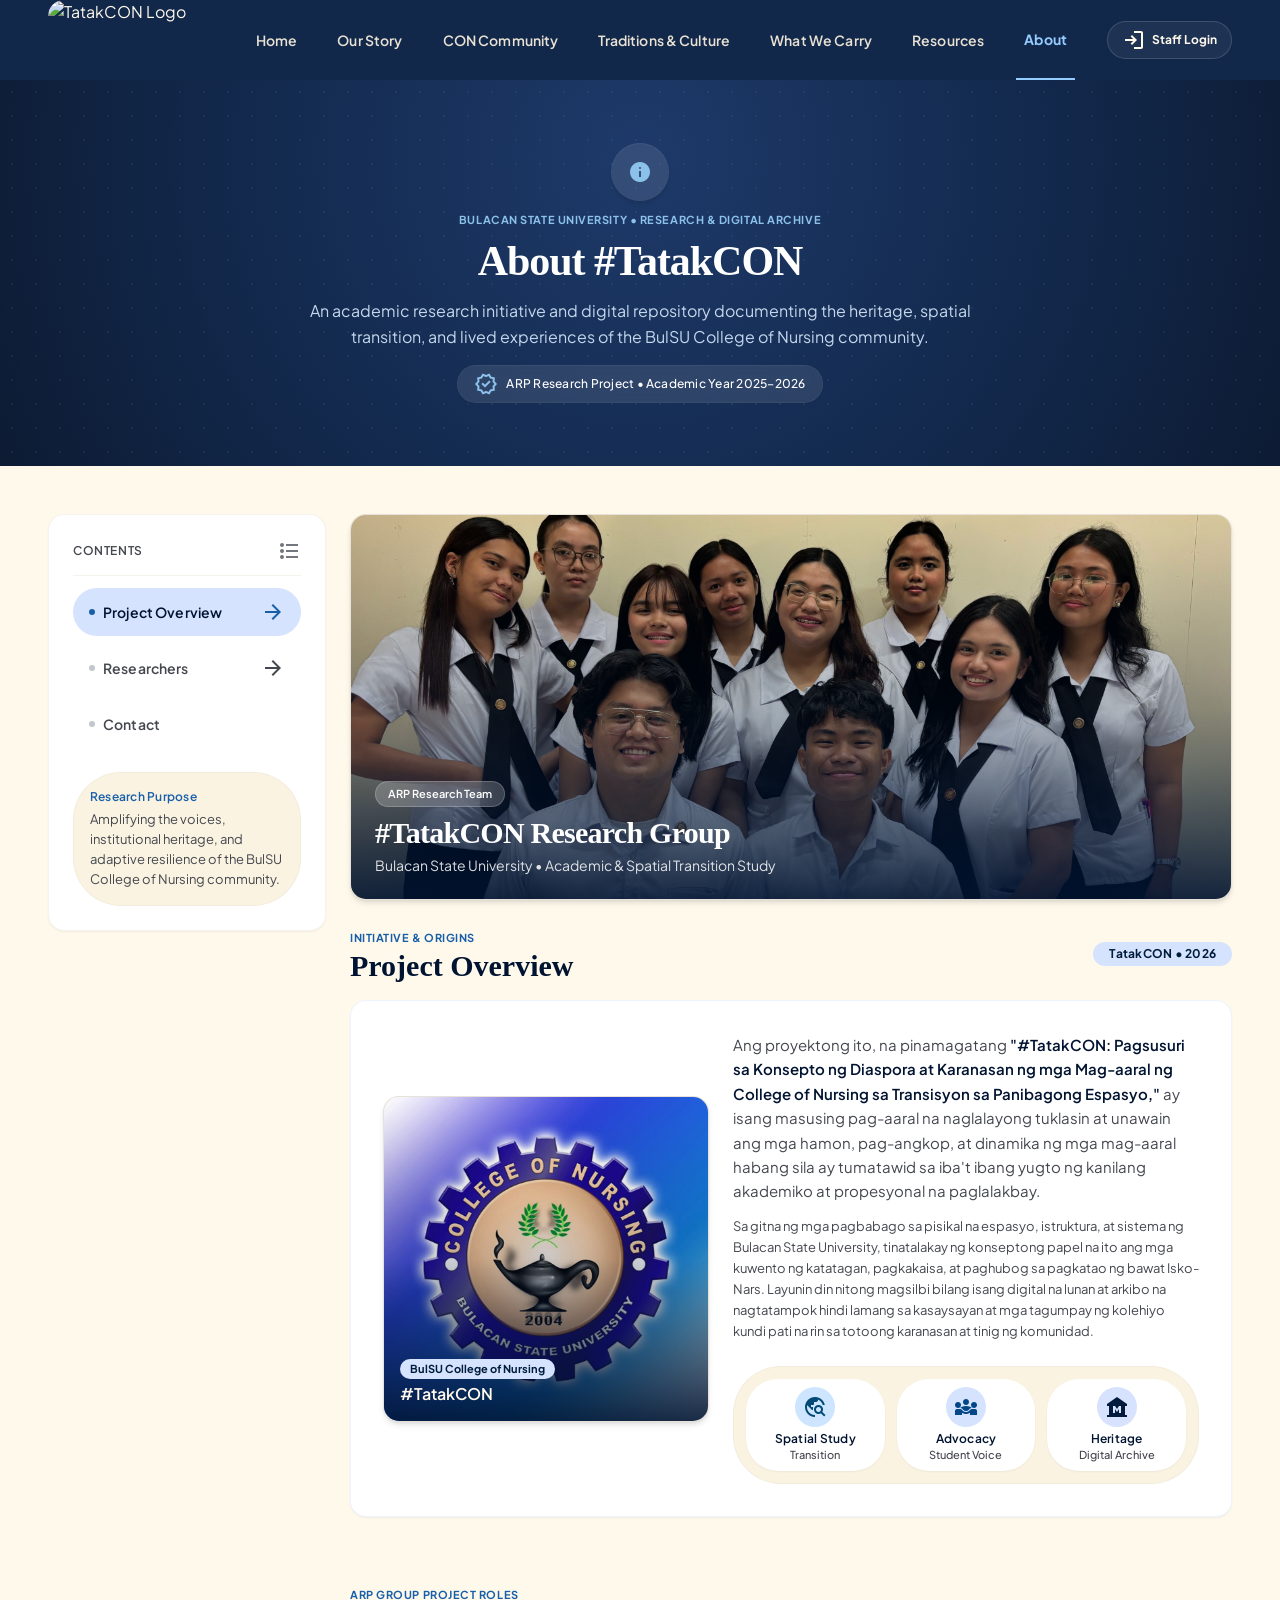
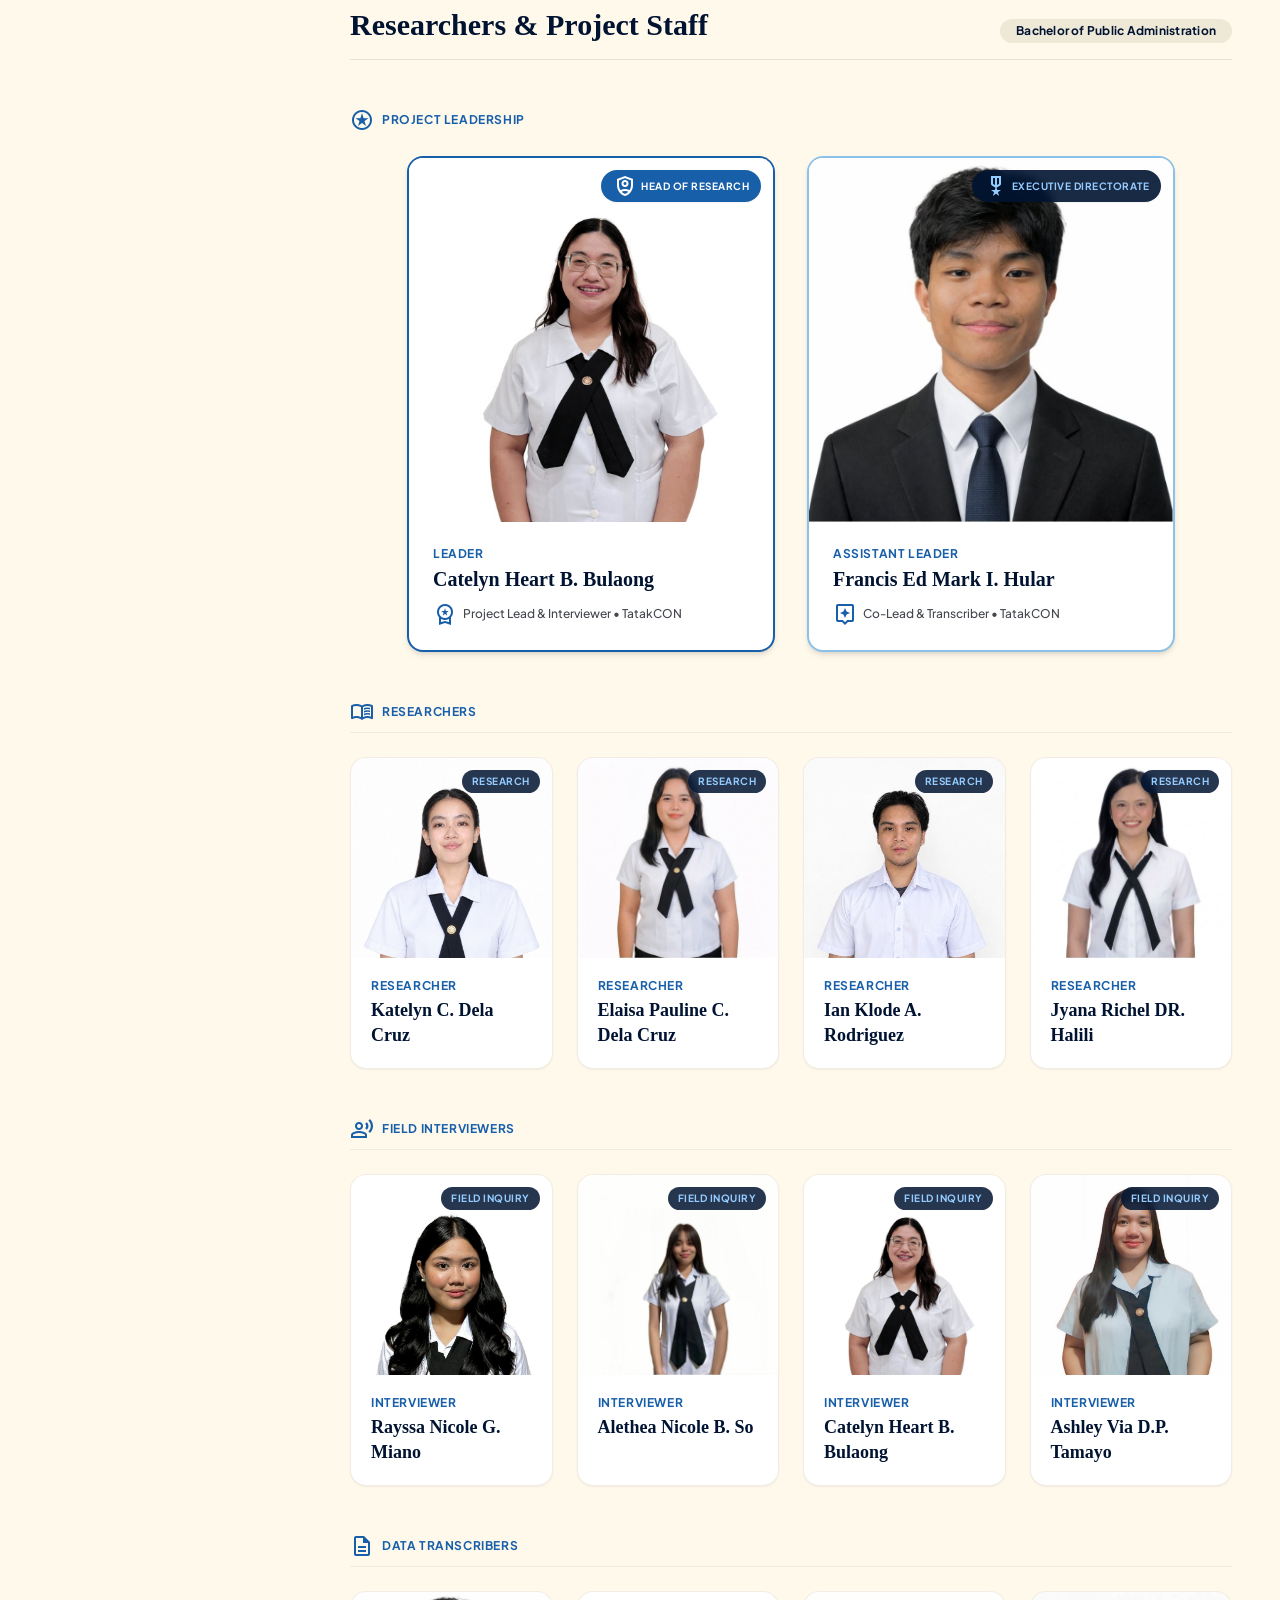
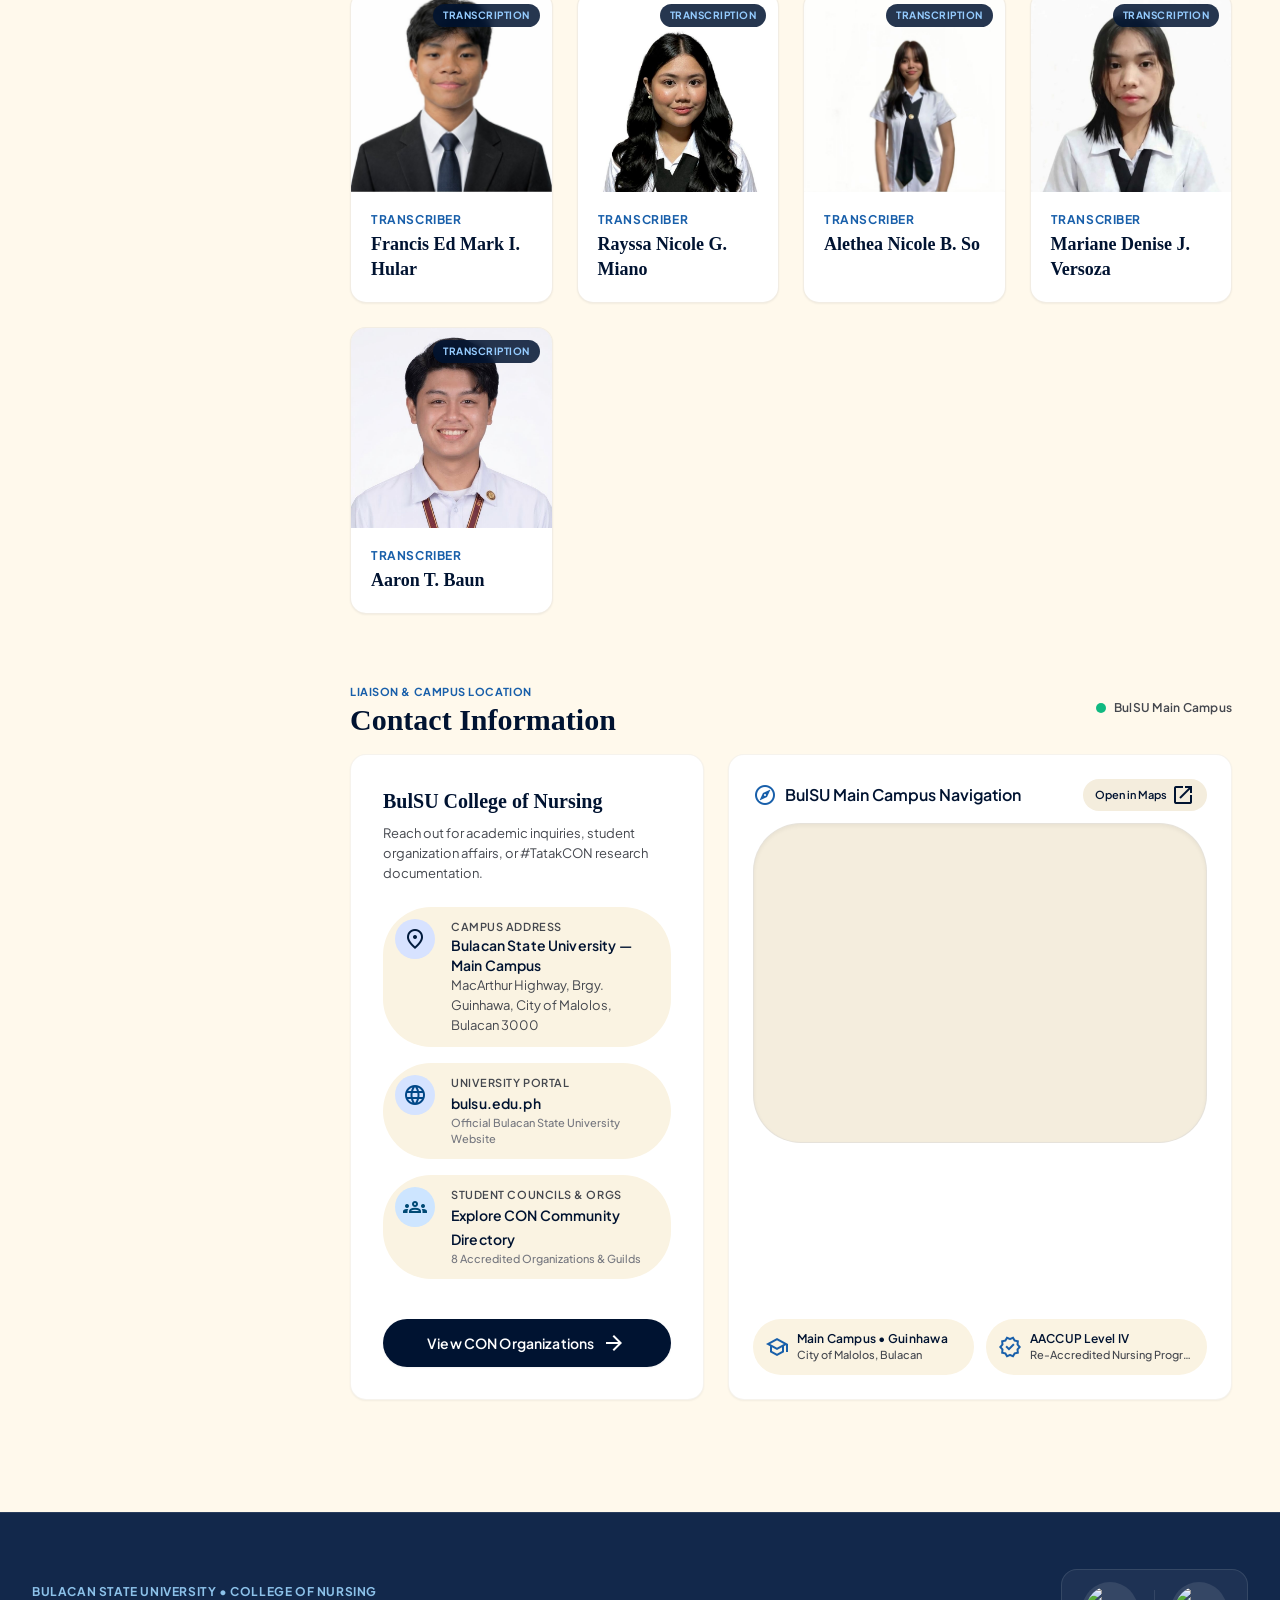
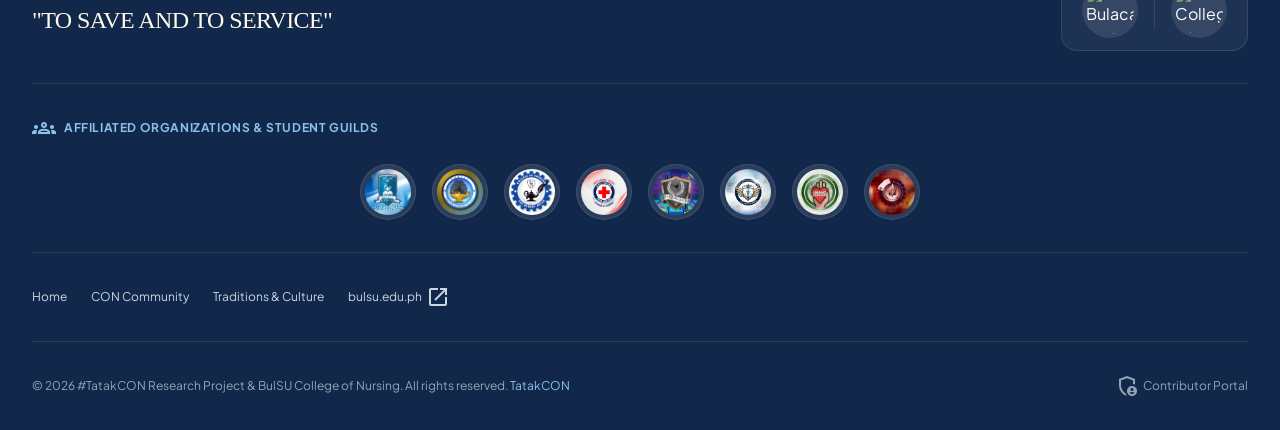
==== commit 644151c9: "Add aaron to transcriber member" ====
--- a/pages/about/about.html
+++ b/pages/about/about.html
@@ -163,7 +163,7 @@
                 <div
                   class="w-full mb-space-lg rounded-2xl overflow-hidden shadow-md border border-outline-variant/30 relative group bg-surface-container">
                   <img
-                    alt="#TatakCON Primary Research Group"
+                    alt="#TatakCON Research Group"
                     class="w-full h-72 sm:h-96 object-cover object-center group-hover:scale-105 transition-transform duration-700"
                     src="/images/researchers/tatakcon-research-group-pic-1.jpg" />
                   <div
@@ -175,7 +175,7 @@
                       </span>
                       <h3
                         class="text-white font-headline-md text-2xl sm:text-3xl font-bold tracking-tight font-serif">
-                        #TatakCON Primary Research Group
+                        #TatakCON Research Group
                       </h3>
                       <p
                         class="text-white/85 font-body-sm text-xs sm:text-sm mt-1">
@@ -528,7 +528,7 @@
                           loading="lazy"
                           src="/images/researchers/ian-klode-a-rodriguez-researcher.jpg"
                           alt="Ian Klode A. Rodriguez"
-                          class="w-full h-full object-cover object-top group-hover:scale-105 transition-transform duration-500" />
+                          class="w-full h-full object-cover object-center group-hover:scale-105 transition-transform duration-500" />
                         <span
                           class="absolute top-3 right-3 text-[10px] font-bold uppercase tracking-wider px-2.5 py-1 rounded-full bg-primary/85 text-tertiary-fixed-dim backdrop-blur-sm">
                           Research
@@ -629,7 +629,7 @@
                           loading="lazy"
                           src="/images/researchers/alethea-nicole-b-so-interviewer-and-transcriber.jpg"
                           alt="Alethea Nicole B. So"
-                          class="w-full h-full object-cover object-top group-hover:scale-105 transition-transform duration-500" />
+                          class="w-full h-full object-cover object-center group-hover:scale-105 transition-transform duration-500" />
                         <span
                           class="absolute top-3 right-3 text-[10px] font-bold uppercase tracking-wider px-2.5 py-1 rounded-full bg-primary/85 text-tertiary-fixed-dim backdrop-blur-sm">
                           Field Inquiry
@@ -832,6 +832,34 @@
                           <h3
                             class="font-headline-sm text-lg font-bold text-primary group-hover:text-secondary transition-colors leading-snug font-serif">
                             Mariane Denise J. Versoza
+                          </h3>
+                        </div>
+                      </div>
+                    </div>
+                    <!-- Aaron Baun -->
+                    <div
+                      class="bg-surface-container-lowest rounded-2xl overflow-hidden shadow-sm border border-surface-variant/60 hover:border-secondary hover:shadow-md transition-all duration-300 flex flex-col group">
+                      <div
+                        class="aspect-[4/4] w-full overflow-hidden bg-surface-container relative">
+                        <img
+                          loading="lazy"
+                          src="/images/researchers/aaron-t-baun.jfif"
+                          alt="Mariane Denise J. Versoza"
+                          class="w-full h-full object-cover object-top group-hover:scale-105 transition-transform duration-500" />
+                        <span
+                          class="absolute top-3 right-3 text-[10px] font-bold uppercase tracking-wider px-2.5 py-1 rounded-full bg-primary/85 text-tertiary-fixed-dim backdrop-blur-sm">
+                          Transcription
+                        </span>
+                      </div>
+                      <div class="p-5 flex flex-col flex-grow justify-between">
+                        <div>
+                          <p
+                            class="text-xs font-bold text-secondary uppercase tracking-wider mb-1">
+                            Transcriber
+                          </p>
+                          <h3
+                            class="font-headline-sm text-lg font-bold text-primary group-hover:text-secondary transition-colors leading-snug font-serif">
+                            Aaron T. Baun
                           </h3>
                         </div>
                       </div>
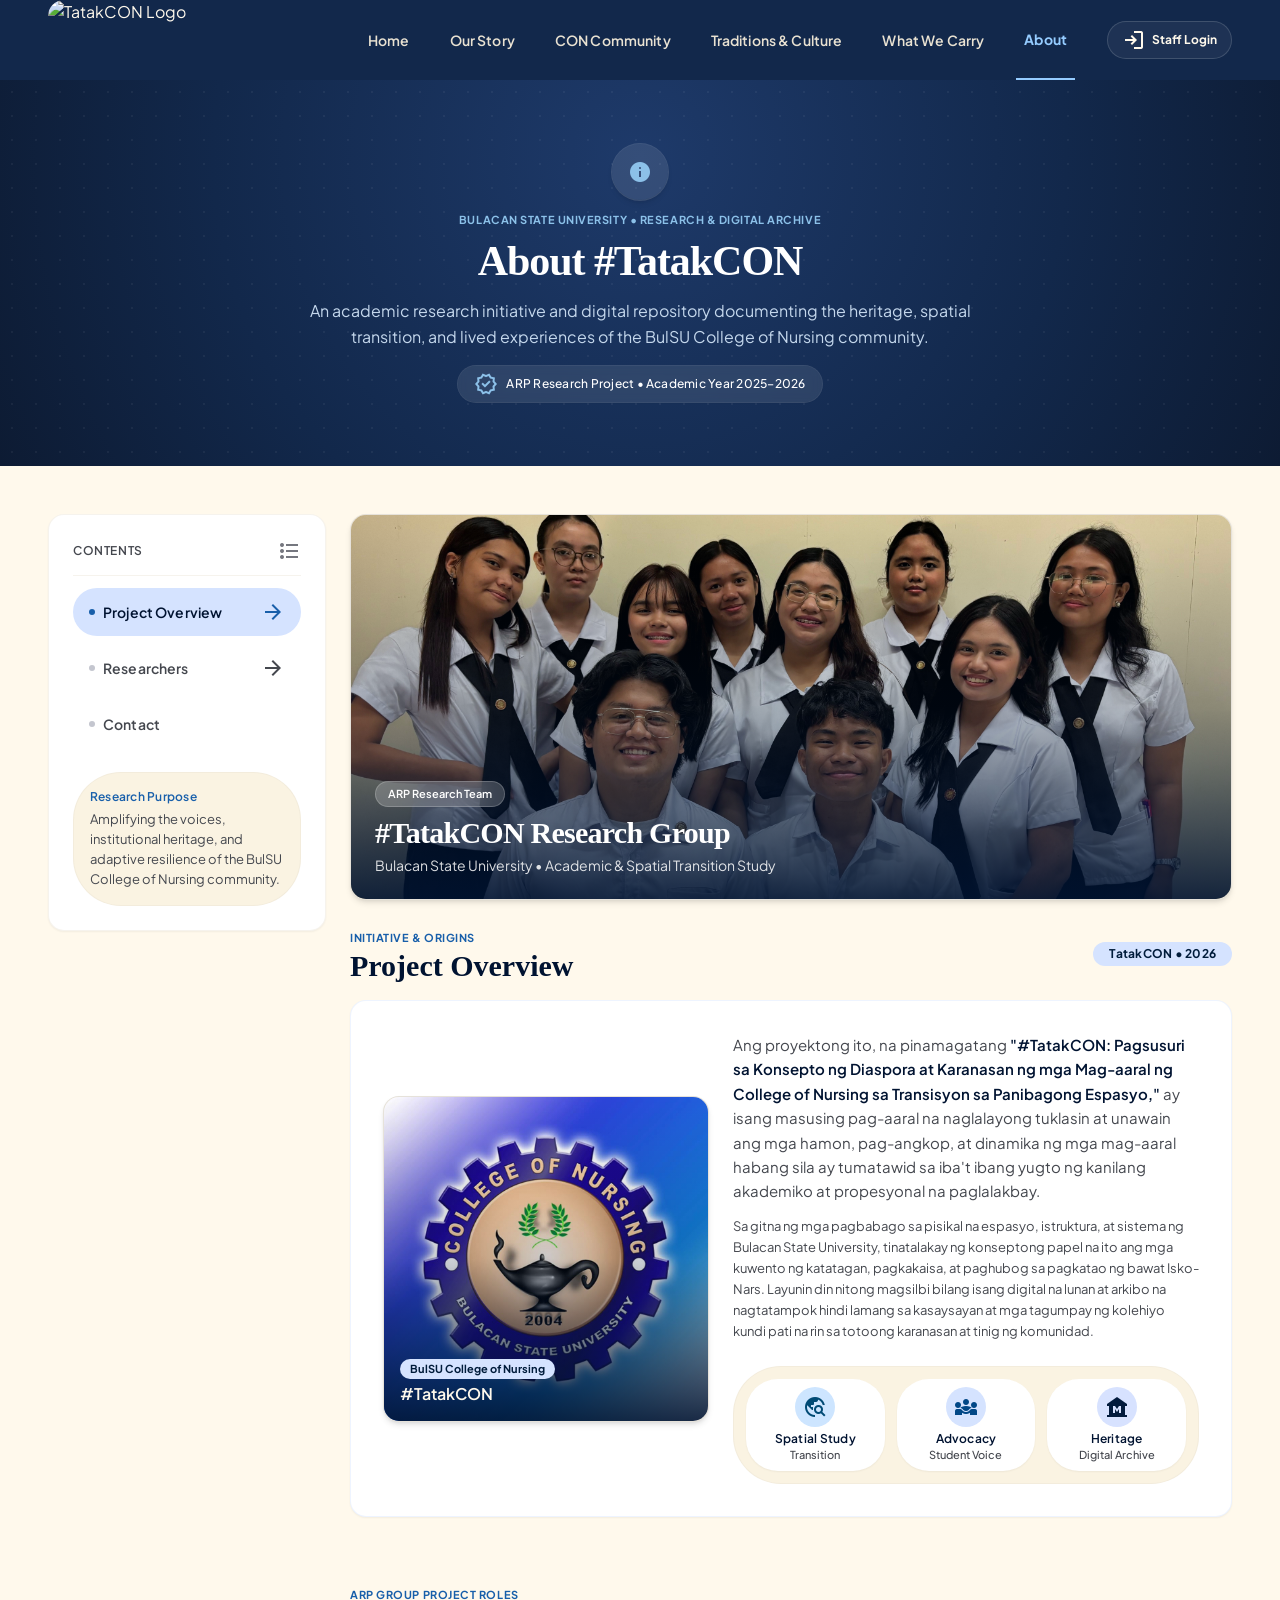
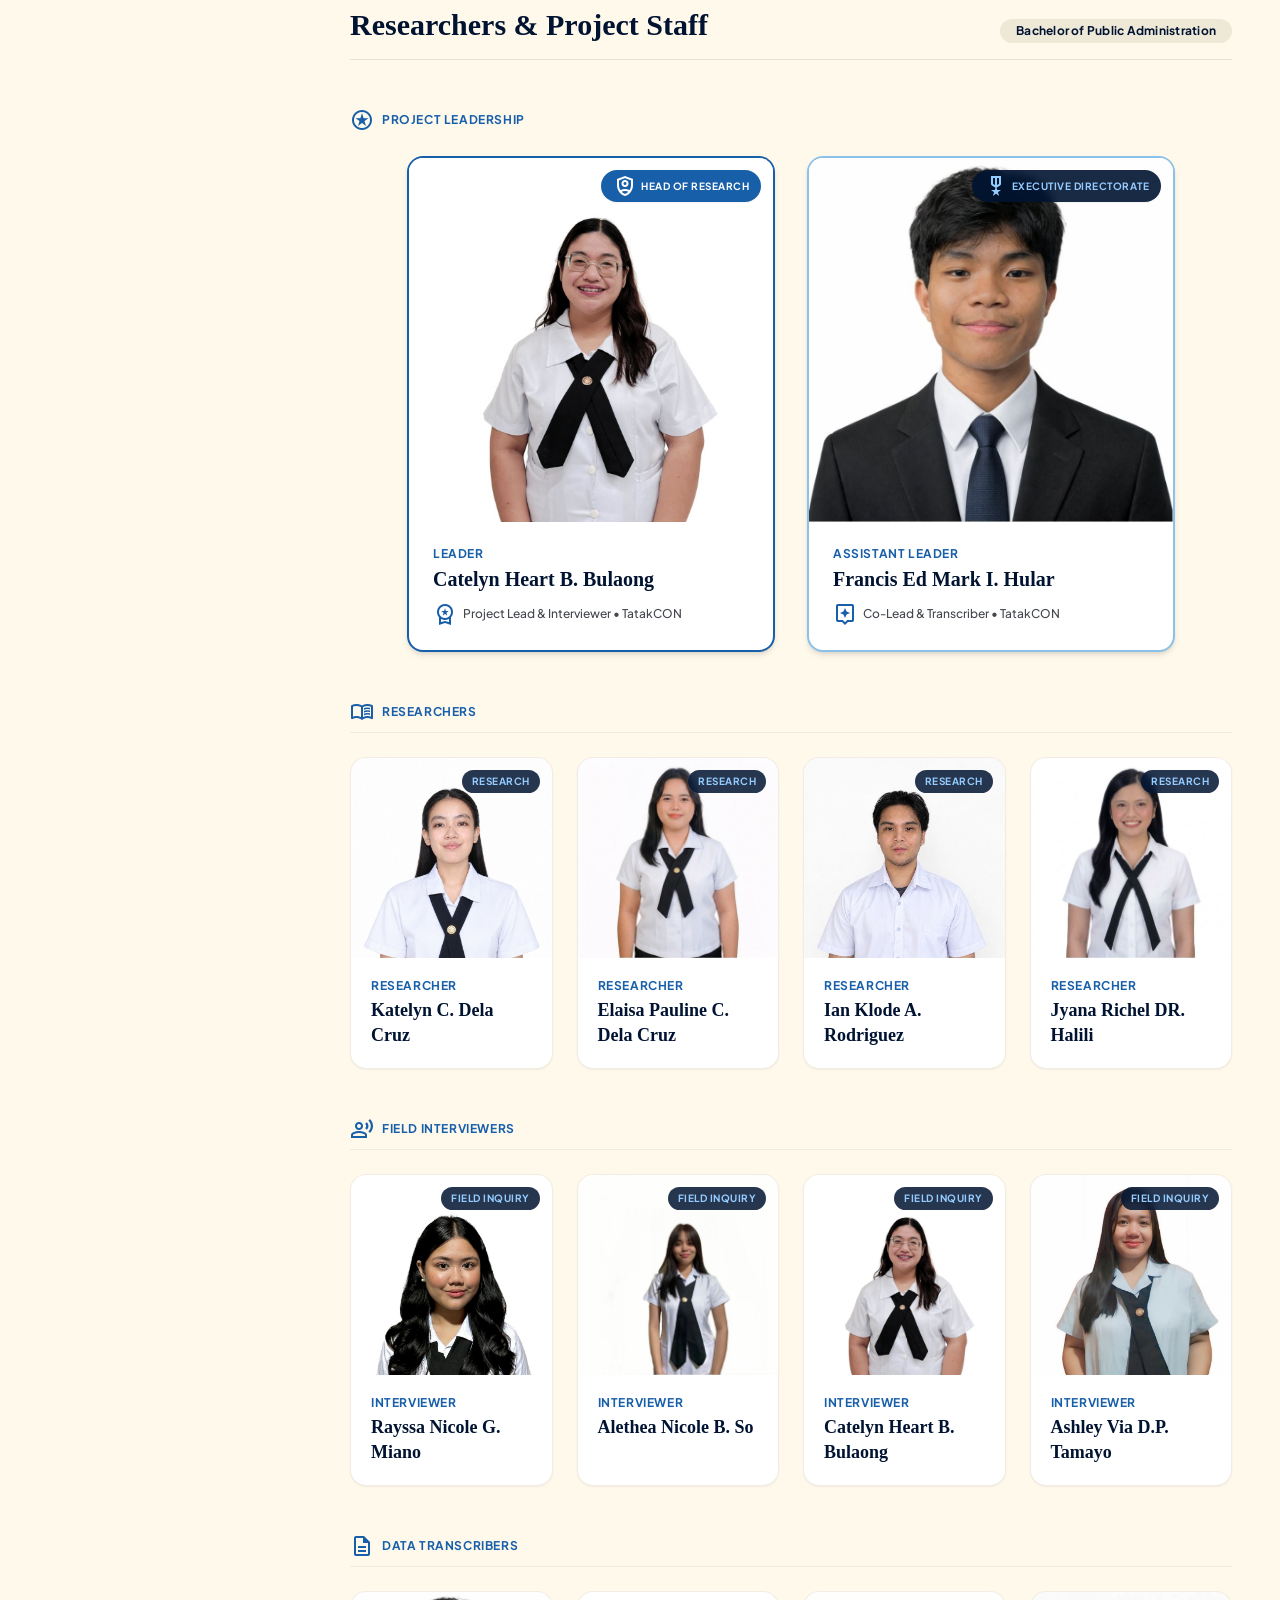
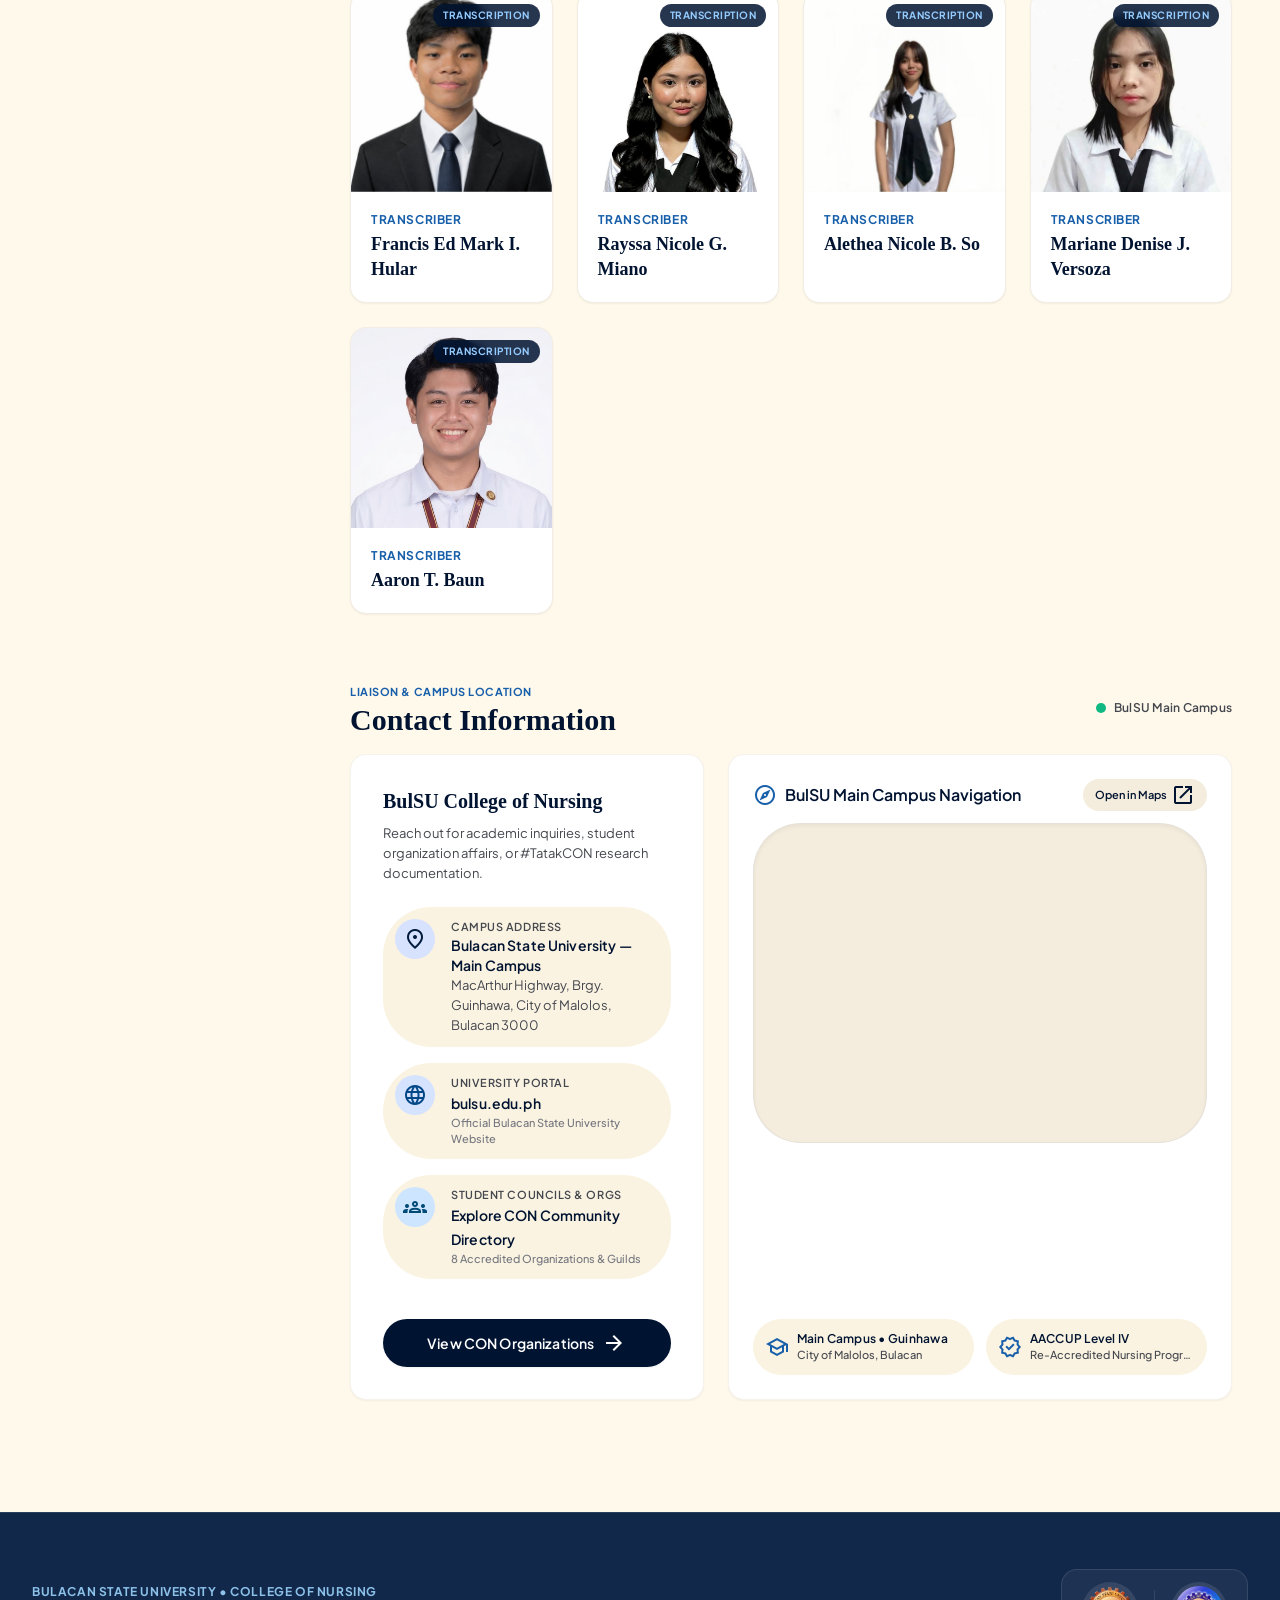
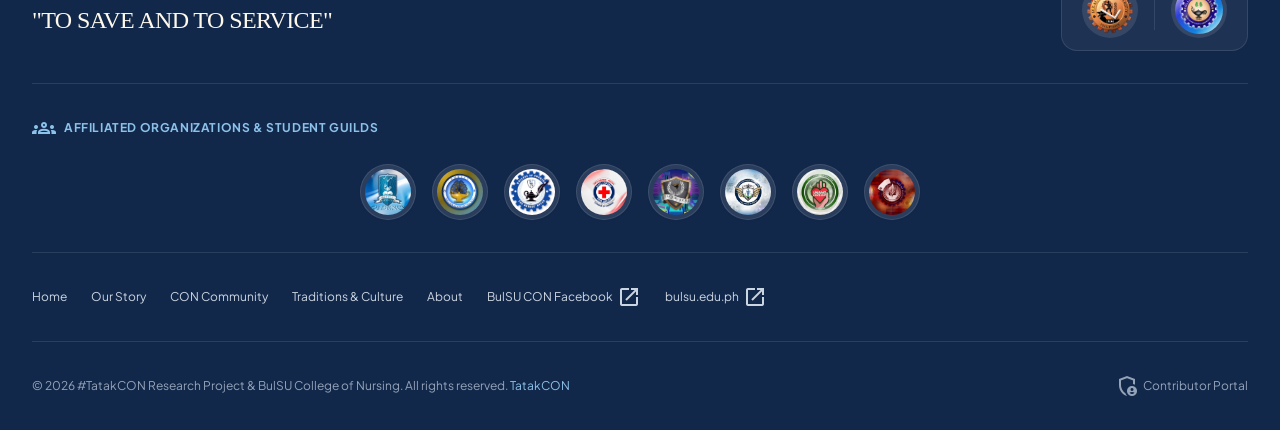
==== commit b82c9415: "Add OG meta tags & update inconsistent content, and bug fixing" ====
--- a/pages/about/about.html
+++ b/pages/about/about.html
@@ -4,6 +4,41 @@
     <meta charset="utf-8" />
     <meta name="viewport" content="width=device-width, initial-scale=1.0" />
     <title>About #TatakCON — Research Overview &amp; Team | TatakCON</title>
+
+    <!-- Primary Meta Tags -->
+    <meta
+      name="description"
+      content="Maligayang pagdating sa opisyal na lunan ng #TatakCON. Sinasalamin ng proyektong ito ang kasaysayan, mga organisasyon, at ang transisyon ng mga mag-aaral ng BulSU College of Nursing." />
+    <meta name="theme-color" content="#12284b" />
+
+    <!-- Open Graph / Facebook / Messenger -->
+    <meta property="og:type" content="website" />
+    <meta
+      property="og:site_name"
+      content="#TatakCON • BulSU College of Nursing" />
+    <meta
+      property="og:title"
+      content="About #TatakCON — Research Overview & ARP Project Team" />
+    <meta
+      property="og:description"
+      content="Explore the institutional history, 8 accredited student councils & guilds, collegiate traditions, and the #TatakCON spatial transition research project." />
+    <meta
+      property="og:image"
+      content="/images/researchers/tatakcon-research-group-pic-1.jpg" />
+    <meta property="og:image:width" content="1200" />
+    <meta property="og:image:height" content="630" />
+
+    <!-- Twitter / Discord Large Card -->
+    <meta name="twitter:card" content="summary_large_image" />
+    <meta
+      name="twitter:title"
+      content="TatakCON — BulSU College of Nursing Digital Archive & Portal" />
+    <meta
+      name="twitter:description"
+      content="Explore the institutional history, accredited student organizations, traditions, and the #TatakCON research project." />
+    <meta
+      name="twitter:image"
+      content="/images/researchers/tatakcon-research-group-pic-1.jpg" />
 
     <!-- Compiled Tailwind & Global CSS -->
     <link href="/global.css" rel="stylesheet" />
--- a/global.css
+++ b/global.css
@@ -1847,6 +1847,10 @@
   height: 0.625rem;
 }
 
+.h-3\.5 {
+  height: 0.875rem;
+}
+
 .min-h-\[360px\] {
   min-height: 360px;
 }
@@ -1953,6 +1957,10 @@
 
 .w-2\.5 {
   width: 0.625rem;
+}
+
+.w-3\.5 {
+  width: 0.875rem;
 }
 
 .min-w-0 {
@@ -2781,6 +2789,15 @@
   background-color: rgb(255 255 255 / 0.2);
 }
 
+.bg-secondary-fixed\/80 {
+  background-color: rgb(213 227 255 / 0.8);
+}
+
+.bg-\[\#1877F2\] {
+  --tw-bg-opacity: 1;
+  background-color: rgb(24 119 242 / var(--tw-bg-opacity, 1));
+}
+
 .bg-\[radial-gradient\(ellipse_at_top\2c _var\(--tw-gradient-stops\)\)\] {
   background-image: radial-gradient(ellipse at top, var(--tw-gradient-stops));
 }
@@ -2885,6 +2902,18 @@
   --tw-gradient-stops: var(--tw-gradient-from), var(--tw-gradient-to);
 }
 
+.from-secondary-fixed\/25 {
+  --tw-gradient-from: rgb(213 227 255 / 0.25) var(--tw-gradient-from-position);
+  --tw-gradient-to: rgb(213 227 255 / 0) var(--tw-gradient-to-position);
+  --tw-gradient-stops: var(--tw-gradient-from), var(--tw-gradient-to);
+}
+
+.from-primary\/30 {
+  --tw-gradient-from: rgb(0 19 49 / 0.3) var(--tw-gradient-from-position);
+  --tw-gradient-to: rgb(0 19 49 / 0) var(--tw-gradient-to-position);
+  --tw-gradient-stops: var(--tw-gradient-from), var(--tw-gradient-to);
+}
+
 .via-\[\#12284B\] {
   --tw-gradient-to: rgb(18 40 75 / 0)  var(--tw-gradient-to-position);
   --tw-gradient-stops: var(--tw-gradient-from), #12284B var(--tw-gradient-via-position), var(--tw-gradient-to);
@@ -2955,6 +2984,14 @@
 
 .to-transparent {
   --tw-gradient-to: transparent var(--tw-gradient-to-position);
+}
+
+.to-secondary-fixed\/40 {
+  --tw-gradient-to: rgb(213 227 255 / 0.4) var(--tw-gradient-to-position);
+}
+
+.fill-current {
+  fill: currentColor;
 }
 
 .object-contain {
@@ -3748,6 +3785,11 @@
 
 .text-white\/85 {
   color: rgb(255 255 255 / 0.85);
+}
+
+.text-secondary-fixed {
+  --tw-text-opacity: 1;
+  color: rgb(213 227 255 / var(--tw-text-opacity, 1));
 }
 
 .underline {
@@ -4153,6 +4195,16 @@
   background-color: rgb(213 227 255 / var(--tw-bg-opacity, 1));
 }
 
+.hover\:bg-\[\#166fe5\]:hover {
+  --tw-bg-opacity: 1;
+  background-color: rgb(22 111 229 / var(--tw-bg-opacity, 1));
+}
+
+.hover\:bg-\[\#1877F2\]:hover {
+  --tw-bg-opacity: 1;
+  background-color: rgb(24 119 242 / var(--tw-bg-opacity, 1));
+}
+
 .hover\:text-clear-skies:hover {
   --tw-text-opacity: 1;
   color: rgb(140 193 233 / var(--tw-text-opacity, 1));
@@ -4369,6 +4421,10 @@
 
   .sm\:col-span-3 {
     grid-column: span 3 / span 3;
+  }
+
+  .sm\:col-span-2 {
+    grid-column: span 2 / span 2;
   }
 
   .sm\:mb-10 {
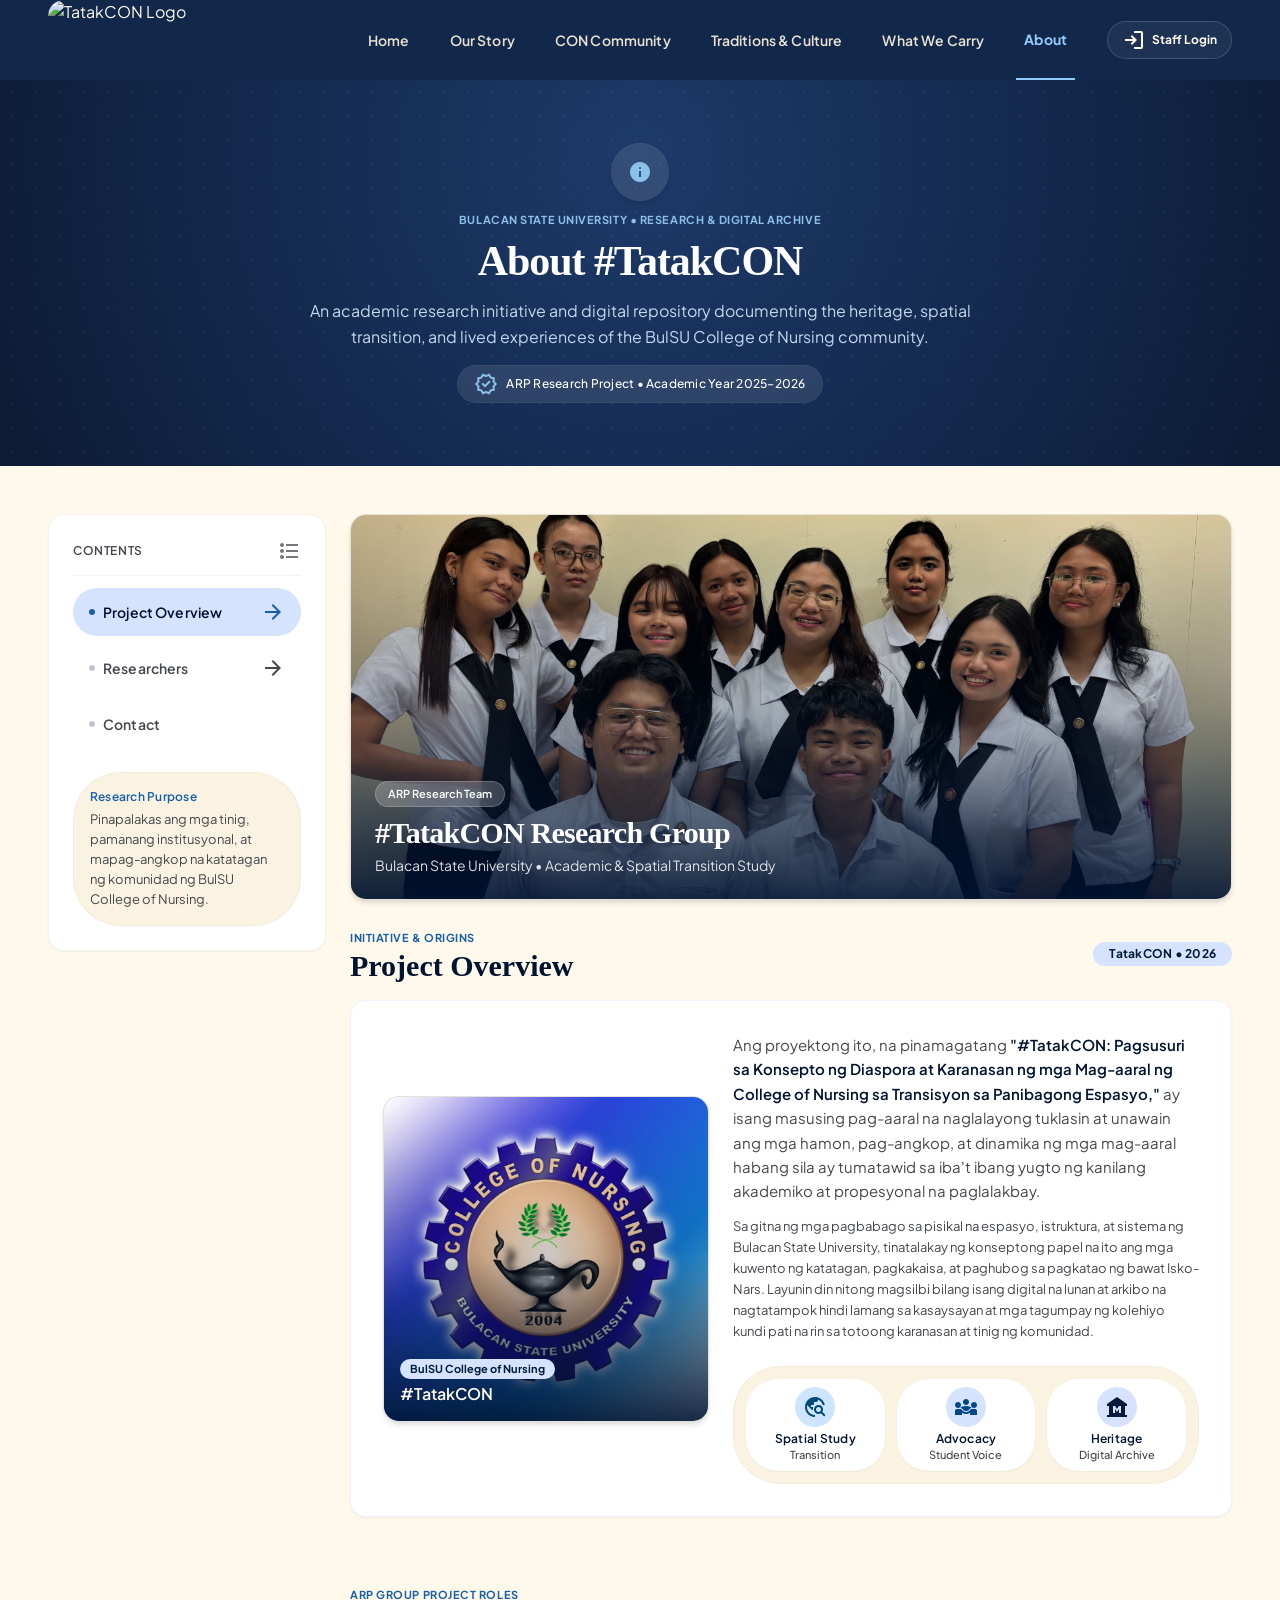
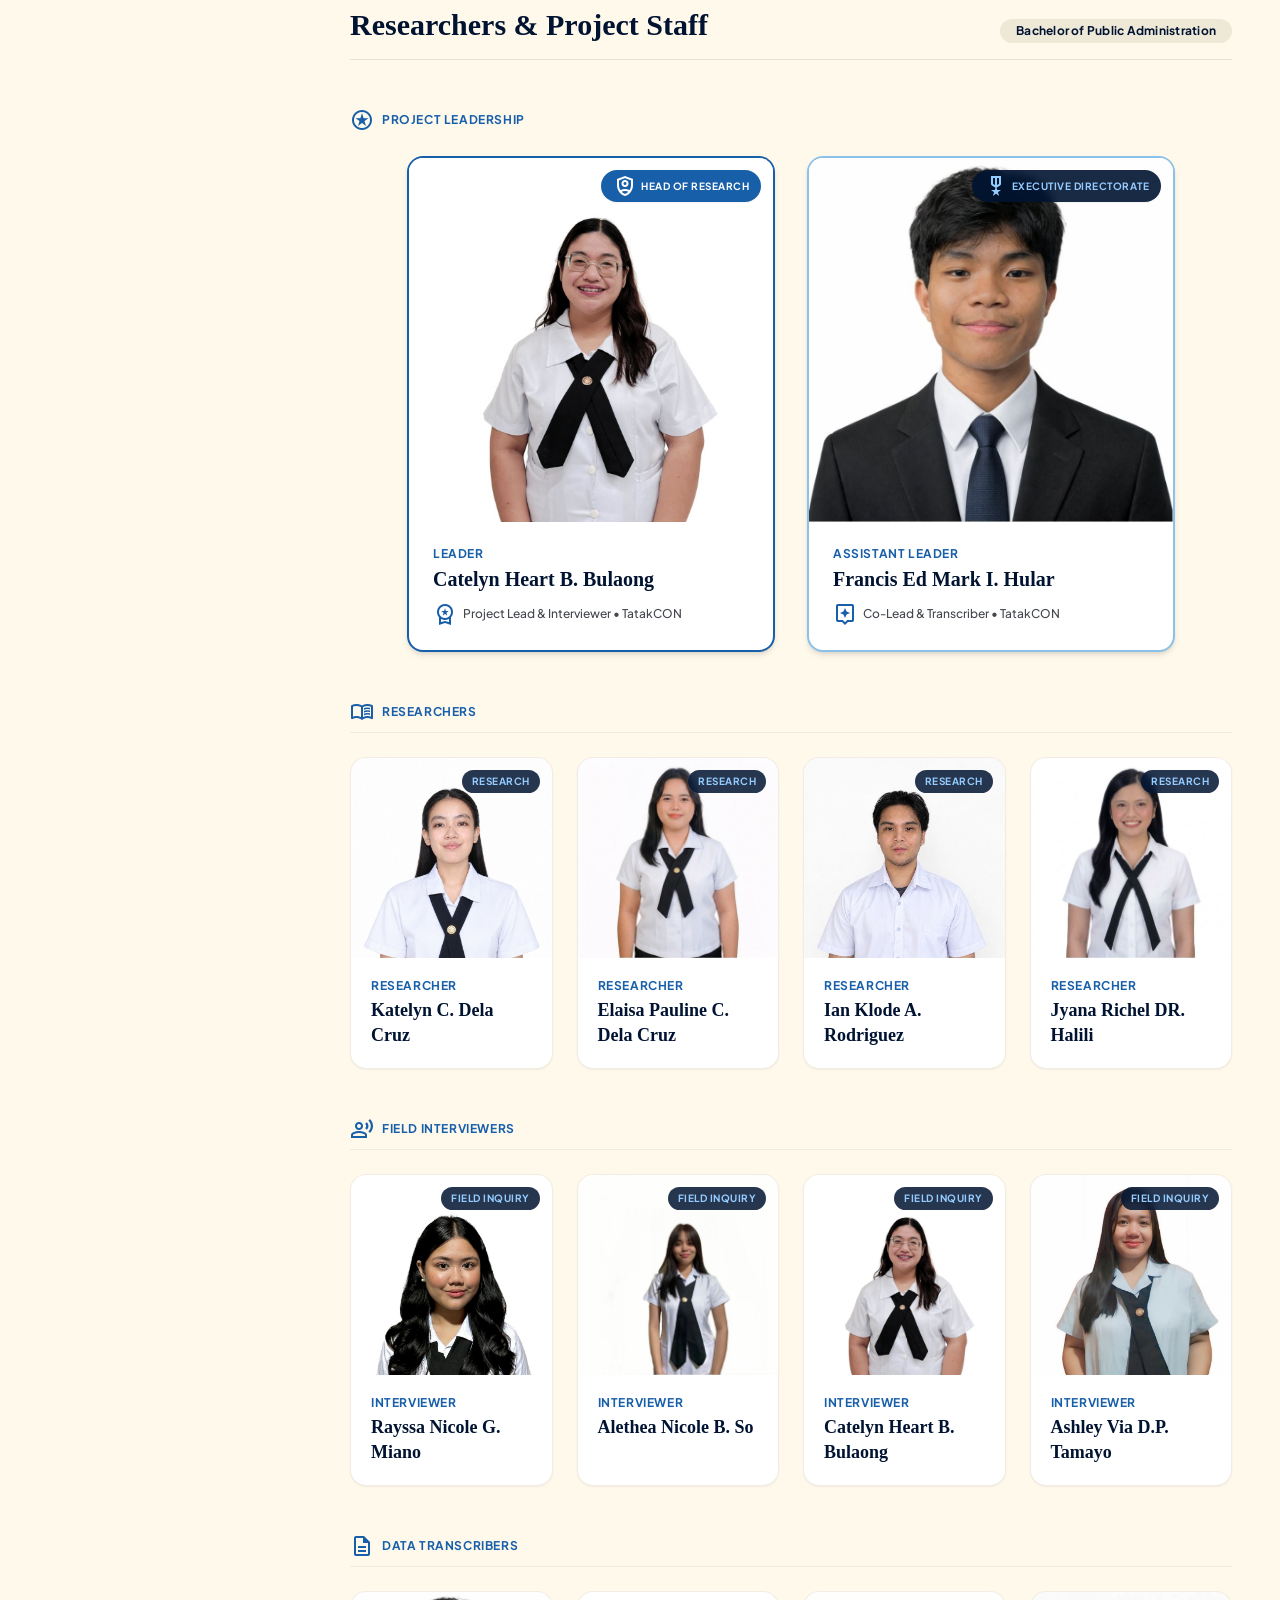
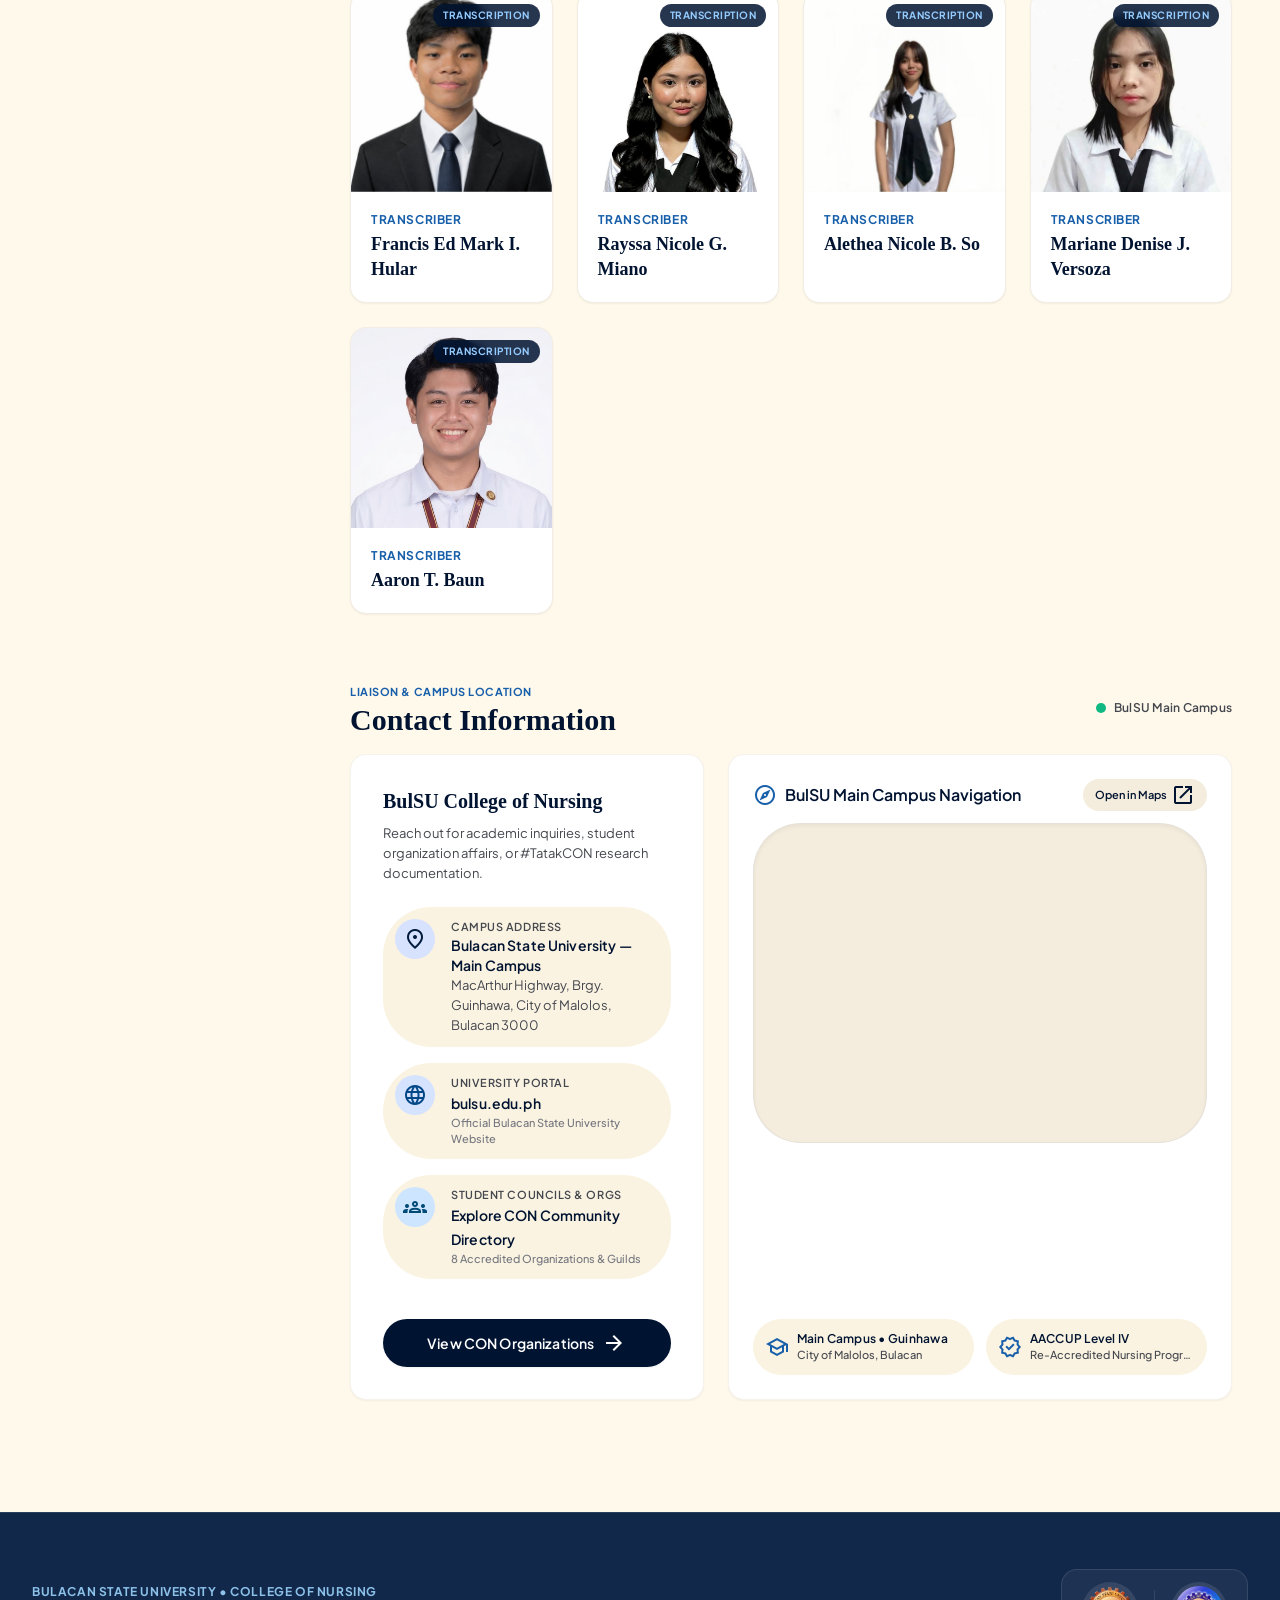
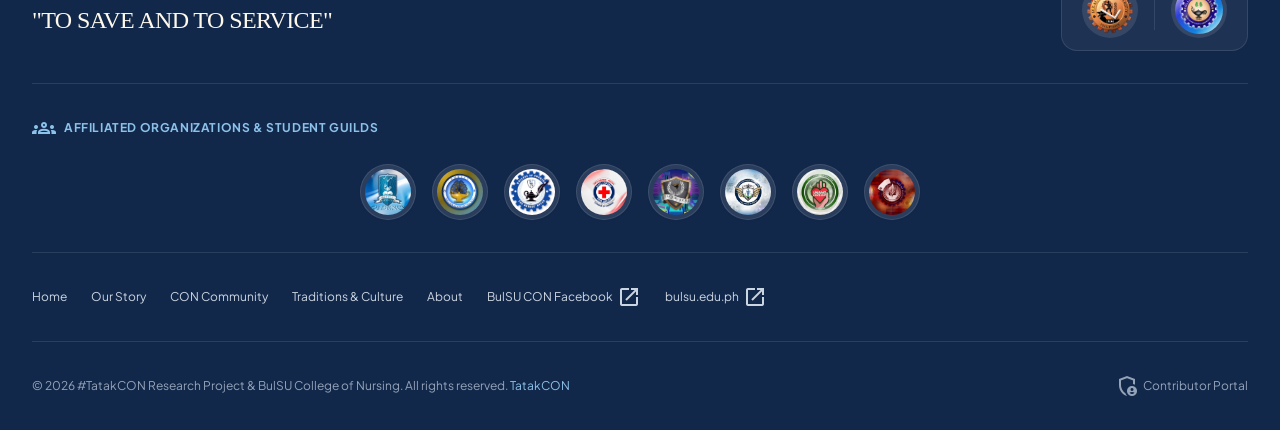
==== commit 7a14da12: "Implement back-to-top and global lightbox" ====
--- a/pages/about/about.html
+++ b/pages/about/about.html
@@ -24,7 +24,7 @@
       content="Explore the institutional history, 8 accredited student councils & guilds, collegiate traditions, and the #TatakCON spatial transition research project." />
     <meta
       property="og:image"
-      content="/images/researchers/tatakcon-research-group-pic-1.jpg" />
+      content="https://tatakcon.vercel.app/images/researchers/tatakcon-research-group-pic-1.jpg" />
     <meta property="og:image:width" content="1200" />
     <meta property="og:image:height" content="630" />
 
@@ -183,8 +183,9 @@
                     >Research Purpose</span
                   >
                   <p class="font-body-sm text-body-sm text-on-surface-variant">
-                    Amplifying the voices, institutional heritage, and adaptive
-                    resilience of the BulSU College of Nursing community.
+                    Pinapalakas ang mga tinig, pamanang institusyonal, at
+                    mapag-angkop na katatagan ng komunidad ng BulSU College of
+                    Nursing.
                   </p>
                 </div>
               </div>
--- a/global.css
+++ b/global.css
@@ -1366,6 +1366,10 @@
   visibility: visible;
 }
 
+.fixed {
+  position: fixed;
+}
+
 .absolute {
   position: absolute;
 }
@@ -1454,6 +1458,10 @@
   bottom: 1rem;
 }
 
+.bottom-6 {
+  bottom: 1.5rem;
+}
+
 .left-1\/2 {
   left: 50%;
 }
@@ -1466,6 +1474,10 @@
   left: 0.875rem;
 }
 
+.left-4 {
+  left: 1rem;
+}
+
 .left-8 {
   left: 2rem;
 }
@@ -1490,6 +1502,10 @@
   right: 1rem;
 }
 
+.right-6 {
+  right: 1.5rem;
+}
+
 .right-8 {
   right: 2rem;
 }
@@ -1516,10 +1532,6 @@
 
 .top-\[26px\] {
   top: 26px;
-}
-
-.left-4 {
-  left: 1rem;
 }
 
 .-z-10 {
@@ -1641,6 +1653,10 @@
   margin-right: 0.25rem;
 }
 
+.mt-0\.5 {
+  margin-top: 0.125rem;
+}
+
 .mt-1 {
   margin-top: 0.25rem;
 }
@@ -1665,6 +1681,10 @@
   margin-top: 1rem;
 }
 
+.mt-6 {
+  margin-top: 1.5rem;
+}
+
 .mt-auto {
   margin-top: auto;
 }
@@ -1693,8 +1713,8 @@
   margin-top: 0.25rem;
 }
 
-.mt-0\.5 {
-  margin-top: 0.125rem;
+.mt-3 {
+  margin-top: 0.75rem;
 }
 
 .line-clamp-2 {
@@ -1767,6 +1787,10 @@
   height: 2.5rem;
 }
 
+.h-11 {
+  height: 2.75rem;
+}
+
 .h-12 {
   height: 3rem;
 }
@@ -1779,6 +1803,10 @@
   height: 0.5rem;
 }
 
+.h-2\.5 {
+  height: 0.625rem;
+}
+
 .h-20 {
   height: 5rem;
 }
@@ -1787,6 +1815,10 @@
   height: 7rem;
 }
 
+.h-3\.5 {
+  height: 0.875rem;
+}
+
 .h-32 {
   height: 8rem;
 }
@@ -1843,14 +1875,6 @@
   height: 100%;
 }
 
-.h-2\.5 {
-  height: 0.625rem;
-}
-
-.h-3\.5 {
-  height: 0.875rem;
-}
-
 .min-h-\[360px\] {
   min-height: 360px;
 }
@@ -1875,6 +1899,10 @@
   width: 2.5rem;
 }
 
+.w-11 {
+  width: 2.75rem;
+}
+
 .w-12 {
   width: 3rem;
 }
@@ -1887,6 +1915,10 @@
   width: 0.5rem;
 }
 
+.w-2\.5 {
+  width: 0.625rem;
+}
+
 .w-20 {
   width: 5rem;
 }
@@ -1895,6 +1927,10 @@
   width: 7rem;
 }
 
+.w-3\.5 {
+  width: 0.875rem;
+}
+
 .w-32 {
   width: 8rem;
 }
@@ -1953,14 +1989,6 @@
 
 .w-px {
   width: 1px;
-}
-
-.w-2\.5 {
-  width: 0.625rem;
-}
-
-.w-3\.5 {
-  width: 0.875rem;
 }
 
 .min-w-0 {
@@ -2026,6 +2054,16 @@
 
 .-translate-y-1\/2 {
   --tw-translate-y: -50%;
+  transform: translate(var(--tw-translate-x), var(--tw-translate-y)) rotate(var(--tw-rotate)) skewX(var(--tw-skew-x)) skewY(var(--tw-skew-y)) scaleX(var(--tw-scale-x)) scaleY(var(--tw-scale-y));
+}
+
+.translate-y-0 {
+  --tw-translate-y: 0px;
+  transform: translate(var(--tw-translate-x), var(--tw-translate-y)) rotate(var(--tw-rotate)) skewX(var(--tw-skew-x)) skewY(var(--tw-skew-y)) scaleX(var(--tw-scale-x)) scaleY(var(--tw-scale-y));
+}
+
+.translate-y-4 {
+  --tw-translate-y: 1rem;
   transform: translate(var(--tw-translate-x), var(--tw-translate-y)) rotate(var(--tw-rotate)) skewX(var(--tw-skew-x)) skewY(var(--tw-skew-y)) scaleX(var(--tw-scale-x)) scaleY(var(--tw-scale-y));
 }
 
@@ -2238,6 +2276,12 @@
   margin-left: calc(1rem * calc(1 - var(--tw-space-x-reverse)));
 }
 
+.space-y-12 > :not([hidden]) ~ :not([hidden]) {
+  --tw-space-y-reverse: 0;
+  margin-top: calc(3rem * calc(1 - var(--tw-space-y-reverse)));
+  margin-bottom: calc(3rem * var(--tw-space-y-reverse));
+}
+
 .space-y-16 > :not([hidden]) ~ :not([hidden]) {
   --tw-space-y-reverse: 0;
   margin-top: calc(4rem * calc(1 - var(--tw-space-y-reverse)));
@@ -2268,12 +2312,6 @@
   margin-bottom: calc(4rem * var(--tw-space-y-reverse));
 }
 
-.space-y-12 > :not([hidden]) ~ :not([hidden]) {
-  --tw-space-y-reverse: 0;
-  margin-top: calc(3rem * calc(1 - var(--tw-space-y-reverse)));
-  margin-bottom: calc(3rem * var(--tw-space-y-reverse));
-}
-
 .space-y-space-md > :not([hidden]) ~ :not([hidden]) {
   --tw-space-y-reverse: 0;
   margin-top: calc(1rem * calc(1 - var(--tw-space-y-reverse)));
@@ -2346,6 +2384,10 @@
   border-width: 1px;
 }
 
+.border-0 {
+  border-width: 0px;
+}
+
 .border-2 {
   border-width: 2px;
 }
@@ -2354,8 +2396,9 @@
   border-width: 4px;
 }
 
-.border-0 {
-  border-width: 0px;
+.border-y {
+  border-top-width: 1px;
+  border-bottom-width: 1px;
 }
 
 .border-b {
@@ -2424,6 +2467,10 @@
   border-color: rgb(196 198 207 / var(--tw-border-opacity, 1));
 }
 
+.border-outline-variant\/30 {
+  border-color: rgb(196 198 207 / 0.3);
+}
+
 .border-outline-variant\/40 {
   border-color: rgb(196 198 207 / 0.4);
 }
@@ -2455,6 +2502,10 @@
   border-color: rgb(213 227 255 / 0.3);
 }
 
+.border-secondary-fixed\/40 {
+  border-color: rgb(213 227 255 / 0.4);
+}
+
 .border-secondary-fixed\/50 {
   border-color: rgb(213 227 255 / 0.5);
 }
@@ -2483,10 +2534,6 @@
   border-color: rgb(233 226 210 / var(--tw-border-opacity, 1));
 }
 
-.border-surface-variant\/30 {
-  border-color: rgb(233 226 210 / 0.3);
-}
-
 .border-surface-variant\/40 {
   border-color: rgb(233 226 210 / 0.4);
 }
@@ -2520,14 +2567,6 @@
   border-color: rgb(255 255 255 / 0.4);
 }
 
-.border-outline-variant\/30 {
-  border-color: rgb(196 198 207 / 0.3);
-}
-
-.border-secondary-fixed\/40 {
-  border-color: rgb(213 227 255 / 0.4);
-}
-
 .border-b-secondary {
   --tw-border-opacity: 1;
   border-bottom-color: rgb(24 95 170 / var(--tw-border-opacity, 1));
@@ -2548,6 +2587,11 @@
   background-color: rgb(18 40 75 / var(--tw-bg-opacity, 1));
 }
 
+.bg-\[\#1877F2\] {
+  --tw-bg-opacity: 1;
+  background-color: rgb(24 119 242 / var(--tw-bg-opacity, 1));
+}
+
 .bg-\[\#438bc4\] {
   --tw-bg-opacity: 1;
   background-color: rgb(67 139 196 / var(--tw-bg-opacity, 1));
@@ -2587,6 +2631,11 @@
   background-color: rgb(0 0 0 / 0.4);
 }
 
+.bg-emerald-500 {
+  --tw-bg-opacity: 1;
+  background-color: rgb(16 185 129 / var(--tw-bg-opacity, 1));
+}
+
 .bg-error {
   --tw-bg-opacity: 1;
   background-color: rgb(186 26 26 / var(--tw-bg-opacity, 1));
@@ -2680,6 +2729,10 @@
   background-color: rgb(213 227 255 / 0.4);
 }
 
+.bg-secondary-fixed\/80 {
+  background-color: rgb(213 227 255 / 0.8);
+}
+
 .bg-secondary\/60 {
   background-color: rgb(24 95 170 / 0.6);
 }
@@ -2772,6 +2825,10 @@
   background-color: rgb(255 255 255 / 0.1);
 }
 
+.bg-white\/20 {
+  background-color: rgb(255 255 255 / 0.2);
+}
+
 .bg-white\/5 {
   background-color: rgb(255 255 255 / 0.05);
 }
@@ -2780,22 +2837,8 @@
   background-color: rgb(255 255 255 / 0.5);
 }
 
-.bg-emerald-500 {
-  --tw-bg-opacity: 1;
-  background-color: rgb(16 185 129 / var(--tw-bg-opacity, 1));
-}
-
-.bg-white\/20 {
-  background-color: rgb(255 255 255 / 0.2);
-}
-
-.bg-secondary-fixed\/80 {
-  background-color: rgb(213 227 255 / 0.8);
-}
-
-.bg-\[\#1877F2\] {
-  --tw-bg-opacity: 1;
-  background-color: rgb(24 119 242 / var(--tw-bg-opacity, 1));
+.bg-\[radial-gradient\(\#ffffff_1px\2c transparent_1px\)\] {
+  background-image: radial-gradient(#ffffff 1px,transparent 1px);
 }
 
 .bg-\[radial-gradient\(ellipse_at_top\2c _var\(--tw-gradient-stops\)\)\] {
@@ -2812,10 +2855,6 @@
 
 .bg-gradient-to-t {
   background-image: linear-gradient(to top, var(--tw-gradient-stops));
-}
-
-.bg-\[radial-gradient\(\#ffffff_1px\2c transparent_1px\)\] {
-  background-image: radial-gradient(#ffffff 1px,transparent 1px);
 }
 
 .from-\[\#0A172C\] {
@@ -2872,6 +2911,12 @@
   --tw-gradient-stops: var(--tw-gradient-from), var(--tw-gradient-to);
 }
 
+.from-primary\/30 {
+  --tw-gradient-from: rgb(0 19 49 / 0.3) var(--tw-gradient-from-position);
+  --tw-gradient-to: rgb(0 19 49 / 0) var(--tw-gradient-to-position);
+  --tw-gradient-stops: var(--tw-gradient-from), var(--tw-gradient-to);
+}
+
 .from-primary\/80 {
   --tw-gradient-from: rgb(0 19 49 / 0.8) var(--tw-gradient-from-position);
   --tw-gradient-to: rgb(0 19 49 / 0) var(--tw-gradient-to-position);
@@ -2884,6 +2929,18 @@
   --tw-gradient-stops: var(--tw-gradient-from), var(--tw-gradient-to);
 }
 
+.from-primary\/90 {
+  --tw-gradient-from: rgb(0 19 49 / 0.9) var(--tw-gradient-from-position);
+  --tw-gradient-to: rgb(0 19 49 / 0) var(--tw-gradient-to-position);
+  --tw-gradient-stops: var(--tw-gradient-from), var(--tw-gradient-to);
+}
+
+.from-secondary-fixed\/25 {
+  --tw-gradient-from: rgb(213 227 255 / 0.25) var(--tw-gradient-from-position);
+  --tw-gradient-to: rgb(213 227 255 / 0) var(--tw-gradient-to-position);
+  --tw-gradient-stops: var(--tw-gradient-from), var(--tw-gradient-to);
+}
+
 .from-secondary\/25 {
   --tw-gradient-from: rgb(24 95 170 / 0.25) var(--tw-gradient-from-position);
   --tw-gradient-to: rgb(24 95 170 / 0) var(--tw-gradient-to-position);
@@ -2896,24 +2953,6 @@
   --tw-gradient-stops: var(--tw-gradient-from), var(--tw-gradient-to);
 }
 
-.from-primary\/90 {
-  --tw-gradient-from: rgb(0 19 49 / 0.9) var(--tw-gradient-from-position);
-  --tw-gradient-to: rgb(0 19 49 / 0) var(--tw-gradient-to-position);
-  --tw-gradient-stops: var(--tw-gradient-from), var(--tw-gradient-to);
-}
-
-.from-secondary-fixed\/25 {
-  --tw-gradient-from: rgb(213 227 255 / 0.25) var(--tw-gradient-from-position);
-  --tw-gradient-to: rgb(213 227 255 / 0) var(--tw-gradient-to-position);
-  --tw-gradient-stops: var(--tw-gradient-from), var(--tw-gradient-to);
-}
-
-.from-primary\/30 {
-  --tw-gradient-from: rgb(0 19 49 / 0.3) var(--tw-gradient-from-position);
-  --tw-gradient-to: rgb(0 19 49 / 0) var(--tw-gradient-to-position);
-  --tw-gradient-stops: var(--tw-gradient-from), var(--tw-gradient-to);
-}
-
 .via-\[\#12284B\] {
   --tw-gradient-to: rgb(18 40 75 / 0)  var(--tw-gradient-to-position);
   --tw-gradient-stops: var(--tw-gradient-from), #12284B var(--tw-gradient-via-position), var(--tw-gradient-to);
@@ -2934,6 +2973,16 @@
   --tw-gradient-stops: var(--tw-gradient-from), rgb(0 19 49 / 0.15) var(--tw-gradient-via-position), var(--tw-gradient-to);
 }
 
+.via-primary\/20 {
+  --tw-gradient-to: rgb(0 19 49 / 0)  var(--tw-gradient-to-position);
+  --tw-gradient-stops: var(--tw-gradient-from), rgb(0 19 49 / 0.2) var(--tw-gradient-via-position), var(--tw-gradient-to);
+}
+
+.via-primary\/30 {
+  --tw-gradient-to: rgb(0 19 49 / 0)  var(--tw-gradient-to-position);
+  --tw-gradient-stops: var(--tw-gradient-from), rgb(0 19 49 / 0.3) var(--tw-gradient-via-position), var(--tw-gradient-to);
+}
+
 .via-tertiary-container {
   --tw-gradient-to: rgb(0 43 70 / 0)  var(--tw-gradient-to-position);
   --tw-gradient-stops: var(--tw-gradient-from), #002b46 var(--tw-gradient-via-position), var(--tw-gradient-to);
@@ -2944,16 +2993,6 @@
   --tw-gradient-stops: var(--tw-gradient-from), transparent var(--tw-gradient-via-position), var(--tw-gradient-to);
 }
 
-.via-primary\/20 {
-  --tw-gradient-to: rgb(0 19 49 / 0)  var(--tw-gradient-to-position);
-  --tw-gradient-stops: var(--tw-gradient-from), rgb(0 19 49 / 0.2) var(--tw-gradient-via-position), var(--tw-gradient-to);
-}
-
-.via-primary\/30 {
-  --tw-gradient-to: rgb(0 19 49 / 0)  var(--tw-gradient-to-position);
-  --tw-gradient-stops: var(--tw-gradient-from), rgb(0 19 49 / 0.3) var(--tw-gradient-via-position), var(--tw-gradient-to);
-}
-
 .to-\[\#0d1b33\] {
   --tw-gradient-to: #0d1b33 var(--tw-gradient-to-position);
 }
@@ -2974,6 +3013,10 @@
   --tw-gradient-to: #185faa var(--tw-gradient-to-position);
 }
 
+.to-secondary-fixed\/40 {
+  --tw-gradient-to: rgb(213 227 255 / 0.4) var(--tw-gradient-to-position);
+}
+
 .to-secondary\/40 {
   --tw-gradient-to: rgb(24 95 170 / 0.4) var(--tw-gradient-to-position);
 }
@@ -2984,10 +3027,6 @@
 
 .to-transparent {
   --tw-gradient-to: transparent var(--tw-gradient-to-position);
-}
-
-.to-secondary-fixed\/40 {
-  --tw-gradient-to: rgb(213 227 255 / 0.4) var(--tw-gradient-to-position);
 }
 
 .fill-current {
@@ -3004,16 +3043,16 @@
      object-fit: cover;
 }
 
+.object-center {
+  -o-object-position: center;
+     object-position: center;
+}
+
 .object-top {
   -o-object-position: top;
      object-position: top;
 }
 
-.object-center {
-  -o-object-position: center;
-     object-position: center;
-}
-
 .p-1 {
   padding: 0.25rem;
 }
@@ -3062,20 +3101,20 @@
   padding: 1rem;
 }
 
+.p-space-sm {
+  padding: 0.75rem;
+}
+
 .p-space-xl {
   padding: 2rem;
 }
 
+.p-space-xs {
+  padding: 0.5rem;
+}
+
 .p-space-xxs {
   padding: 0.25rem;
-}
-
-.p-space-sm {
-  padding: 0.75rem;
-}
-
-.p-space-xs {
-  padding: 0.5rem;
 }
 
 .px-1 {
@@ -3237,6 +3276,10 @@
   padding-bottom: 4rem;
 }
 
+.pb-2 {
+  padding-bottom: 0.5rem;
+}
+
 .pb-4 {
   padding-bottom: 1rem;
 }
@@ -3301,10 +3344,6 @@
   padding-top: 2rem;
 }
 
-.pt-space-lg {
-  padding-top: 1.5rem;
-}
-
 .pt-space-md {
   padding-top: 1rem;
 }
@@ -3319,10 +3358,6 @@
 
 .pt-space-xs {
   padding-top: 0.5rem;
-}
-
-.pb-2 {
-  padding-bottom: 0.5rem;
 }
 
 .text-left {
@@ -3433,6 +3468,10 @@
 
 .text-\[28px\] {
   font-size: 28px;
+}
+
+.text-\[30px\] {
+  font-size: 30px;
 }
 
 .text-base {
@@ -3524,10 +3563,6 @@
   line-height: 1rem;
 }
 
-.text-\[30px\] {
-  font-size: 30px;
-}
-
 .font-bold {
   font-weight: 700;
 }
@@ -3536,14 +3571,14 @@
   font-weight: 500;
 }
 
+.font-normal {
+  font-weight: 400;
+}
+
 .font-semibold {
   font-weight: 600;
 }
 
-.font-normal {
-  font-weight: 400;
-}
-
 .uppercase {
   text-transform: uppercase;
 }
@@ -3623,6 +3658,11 @@
   color: rgb(186 26 26 / var(--tw-text-opacity, 1));
 }
 
+.text-\[\#c4d7ec\] {
+  --tw-text-opacity: 1;
+  color: rgb(196 215 236 / var(--tw-text-opacity, 1));
+}
+
 .text-clear-skies {
   --tw-text-opacity: 1;
   color: rgb(140 193 233 / var(--tw-text-opacity, 1));
@@ -3668,6 +3708,11 @@
   color: rgb(0 28 59 / var(--tw-text-opacity, 1));
 }
 
+.text-on-secondary-fixed-variant {
+  --tw-text-opacity: 1;
+  color: rgb(0 71 135 / var(--tw-text-opacity, 1));
+}
+
 .text-on-surface {
   --tw-text-opacity: 1;
   color: rgb(30 28 18 / var(--tw-text-opacity, 1));
@@ -3683,6 +3728,11 @@
   color: rgb(0 29 50 / var(--tw-text-opacity, 1));
 }
 
+.text-on-tertiary-fixed-variant {
+  --tw-text-opacity: 1;
+  color: rgb(0 74 117 / var(--tw-text-opacity, 1));
+}
+
 .text-outline {
   --tw-text-opacity: 1;
   color: rgb(117 119 127 / var(--tw-text-opacity, 1));
@@ -3701,6 +3751,11 @@
 .text-secondary {
   --tw-text-opacity: 1;
   color: rgb(24 95 170 / var(--tw-text-opacity, 1));
+}
+
+.text-secondary-fixed {
+  --tw-text-opacity: 1;
+  color: rgb(213 227 255 / var(--tw-text-opacity, 1));
 }
 
 .text-slate-200 {
@@ -3768,28 +3823,8 @@
   color: rgb(255 255 255 / 0.8);
 }
 
-.text-\[\#c4d7ec\] {
-  --tw-text-opacity: 1;
-  color: rgb(196 215 236 / var(--tw-text-opacity, 1));
-}
-
-.text-on-secondary-fixed-variant {
-  --tw-text-opacity: 1;
-  color: rgb(0 71 135 / var(--tw-text-opacity, 1));
-}
-
-.text-on-tertiary-fixed-variant {
-  --tw-text-opacity: 1;
-  color: rgb(0 74 117 / var(--tw-text-opacity, 1));
-}
-
 .text-white\/85 {
   color: rgb(255 255 255 / 0.85);
-}
-
-.text-secondary-fixed {
-  --tw-text-opacity: 1;
-  color: rgb(213 227 255 / var(--tw-text-opacity, 1));
 }
 
 .underline {
@@ -3813,6 +3848,10 @@
   opacity: 0.2;
 }
 
+.opacity-5 {
+  opacity: 0.05;
+}
+
 .opacity-60 {
   opacity: 0.6;
 }
@@ -3823,10 +3862,6 @@
 
 .opacity-95 {
   opacity: 0.95;
-}
-
-.opacity-5 {
-  opacity: 0.05;
 }
 
 .shadow-2xl {
@@ -3930,6 +3965,11 @@
   filter: var(--tw-blur) var(--tw-brightness) var(--tw-contrast) var(--tw-grayscale) var(--tw-hue-rotate) var(--tw-invert) var(--tw-saturate) var(--tw-sepia) var(--tw-drop-shadow);
 }
 
+.blur {
+  --tw-blur: blur(8px);
+  filter: var(--tw-blur) var(--tw-brightness) var(--tw-contrast) var(--tw-grayscale) var(--tw-hue-rotate) var(--tw-invert) var(--tw-saturate) var(--tw-sepia) var(--tw-drop-shadow);
+}
+
 .filter {
   filter: var(--tw-blur) var(--tw-brightness) var(--tw-contrast) var(--tw-grayscale) var(--tw-hue-rotate) var(--tw-invert) var(--tw-saturate) var(--tw-sepia) var(--tw-drop-shadow);
 }
@@ -3946,34 +3986,9 @@
   backdrop-filter: var(--tw-backdrop-blur) var(--tw-backdrop-brightness) var(--tw-backdrop-contrast) var(--tw-backdrop-grayscale) var(--tw-backdrop-hue-rotate) var(--tw-backdrop-invert) var(--tw-backdrop-opacity) var(--tw-backdrop-saturate) var(--tw-backdrop-sepia);
 }
 
-.transition-all {
-  transition-property: all;
-  transition-timing-function: cubic-bezier(0.4, 0, 0.2, 1);
-  transition-duration: 150ms;
-}
-
-.transition-colors {
-  transition-property: color, background-color, border-color, text-decoration-color, fill, stroke;
-  transition-timing-function: cubic-bezier(0.4, 0, 0.2, 1);
-  transition-duration: 150ms;
-}
-
-.transition-opacity {
-  transition-property: opacity;
-  transition-timing-function: cubic-bezier(0.4, 0, 0.2, 1);
-  transition-duration: 150ms;
-}
-
-.transition-shadow {
-  transition-property: box-shadow;
-  transition-timing-function: cubic-bezier(0.4, 0, 0.2, 1);
-  transition-duration: 150ms;
-}
-
-.transition-transform {
-  transition-property: transform;
-  transition-timing-function: cubic-bezier(0.4, 0, 0.2, 1);
-  transition-duration: 150ms;
+.backdrop-filter {
+  -webkit-backdrop-filter: var(--tw-backdrop-blur) var(--tw-backdrop-brightness) var(--tw-backdrop-contrast) var(--tw-backdrop-grayscale) var(--tw-backdrop-hue-rotate) var(--tw-backdrop-invert) var(--tw-backdrop-opacity) var(--tw-backdrop-saturate) var(--tw-backdrop-sepia);
+  backdrop-filter: var(--tw-backdrop-blur) var(--tw-backdrop-brightness) var(--tw-backdrop-contrast) var(--tw-backdrop-grayscale) var(--tw-backdrop-hue-rotate) var(--tw-backdrop-invert) var(--tw-backdrop-opacity) var(--tw-backdrop-saturate) var(--tw-backdrop-sepia);
 }
 
 .transition {
@@ -3984,6 +3999,36 @@
   transition-duration: 150ms;
 }
 
+.transition-all {
+  transition-property: all;
+  transition-timing-function: cubic-bezier(0.4, 0, 0.2, 1);
+  transition-duration: 150ms;
+}
+
+.transition-colors {
+  transition-property: color, background-color, border-color, text-decoration-color, fill, stroke;
+  transition-timing-function: cubic-bezier(0.4, 0, 0.2, 1);
+  transition-duration: 150ms;
+}
+
+.transition-opacity {
+  transition-property: opacity;
+  transition-timing-function: cubic-bezier(0.4, 0, 0.2, 1);
+  transition-duration: 150ms;
+}
+
+.transition-shadow {
+  transition-property: box-shadow;
+  transition-timing-function: cubic-bezier(0.4, 0, 0.2, 1);
+  transition-duration: 150ms;
+}
+
+.transition-transform {
+  transition-property: transform;
+  transition-timing-function: cubic-bezier(0.4, 0, 0.2, 1);
+  transition-duration: 150ms;
+}
+
 .duration-300 {
   transition-duration: 300ms;
 }
@@ -4087,6 +4132,10 @@
 .file\:text-on-secondary-fixed::file-selector-button {
   --tw-text-opacity: 1;
   color: rgb(0 28 59 / var(--tw-text-opacity, 1));
+}
+
+.empty\:hidden:empty {
+  display: none;
 }
 
 .hover\:-translate-y-0\.5:hover {
@@ -4129,6 +4178,16 @@
   border-color: rgb(24 95 170 / 0.5);
 }
 
+.hover\:bg-\[\#166fe5\]:hover {
+  --tw-bg-opacity: 1;
+  background-color: rgb(22 111 229 / var(--tw-bg-opacity, 1));
+}
+
+.hover\:bg-\[\#1877F2\]:hover {
+  --tw-bg-opacity: 1;
+  background-color: rgb(24 119 242 / var(--tw-bg-opacity, 1));
+}
+
 .hover\:bg-\[\#3472a5\]:hover {
   --tw-bg-opacity: 1;
   background-color: rgb(52 114 165 / var(--tw-bg-opacity, 1));
@@ -4168,6 +4227,11 @@
   background-color: rgb(117 173 254 / var(--tw-bg-opacity, 1));
 }
 
+.hover\:bg-secondary-fixed:hover {
+  --tw-bg-opacity: 1;
+  background-color: rgb(213 227 255 / var(--tw-bg-opacity, 1));
+}
+
 .hover\:bg-secondary-fixed\/40:hover {
   background-color: rgb(213 227 255 / 0.4);
 }
@@ -4190,21 +4254,6 @@
   background-color: rgb(255 255 255 / 0.8);
 }
 
-.hover\:bg-secondary-fixed:hover {
-  --tw-bg-opacity: 1;
-  background-color: rgb(213 227 255 / var(--tw-bg-opacity, 1));
-}
-
-.hover\:bg-\[\#166fe5\]:hover {
-  --tw-bg-opacity: 1;
-  background-color: rgb(22 111 229 / var(--tw-bg-opacity, 1));
-}
-
-.hover\:bg-\[\#1877F2\]:hover {
-  --tw-bg-opacity: 1;
-  background-color: rgb(24 119 242 / var(--tw-bg-opacity, 1));
-}
-
 .hover\:text-clear-skies:hover {
   --tw-text-opacity: 1;
   color: rgb(140 193 233 / var(--tw-text-opacity, 1));
@@ -4225,6 +4274,11 @@
   color: rgb(0 19 49 / var(--tw-text-opacity, 1));
 }
 
+.hover\:text-secondary:hover {
+  --tw-text-opacity: 1;
+  color: rgb(24 95 170 / var(--tw-text-opacity, 1));
+}
+
 .hover\:text-surface:hover {
   --tw-text-opacity: 1;
   color: rgb(255 249 236 / var(--tw-text-opacity, 1));
@@ -4233,11 +4287,6 @@
 .hover\:text-white:hover {
   --tw-text-opacity: 1;
   color: rgb(255 255 255 / var(--tw-text-opacity, 1));
-}
-
-.hover\:text-secondary:hover {
-  --tw-text-opacity: 1;
-  color: rgb(24 95 170 / var(--tw-text-opacity, 1));
 }
 
 .hover\:underline:hover {
@@ -4262,12 +4311,6 @@
   box-shadow: var(--tw-ring-offset-shadow, 0 0 #0000), var(--tw-ring-shadow, 0 0 #0000), var(--tw-shadow);
 }
 
-.hover\:shadow-xl:hover {
-  --tw-shadow: 0 20px 25px -5px rgb(0 0 0 / 0.1), 0 8px 10px -6px rgb(0 0 0 / 0.1);
-  --tw-shadow-colored: 0 20px 25px -5px var(--tw-shadow-color), 0 8px 10px -6px var(--tw-shadow-color);
-  box-shadow: var(--tw-ring-offset-shadow, 0 0 #0000), var(--tw-ring-shadow, 0 0 #0000), var(--tw-shadow);
-}
-
 .hover\:file\:bg-\[\#b3c7f2\]::file-selector-button:hover {
   --tw-bg-opacity: 1;
   background-color: rgb(179 199 242 / var(--tw-bg-opacity, 1));
@@ -4325,16 +4368,6 @@
   border-color: rgb(140 193 233 / var(--tw-border-opacity, 1));
 }
 
-.group:hover .group-hover\:bg-primary-container {
-  --tw-bg-opacity: 1;
-  background-color: rgb(18 40 75 / var(--tw-bg-opacity, 1));
-}
-
-.group:hover .group-hover\:bg-secondary {
-  --tw-bg-opacity: 1;
-  background-color: rgb(24 95 170 / var(--tw-bg-opacity, 1));
-}
-
 .group:hover .group-hover\:bg-white\/20 {
   background-color: rgb(255 255 255 / 0.2);
 }
@@ -4349,19 +4382,9 @@
   color: rgb(186 26 26 / var(--tw-text-opacity, 1));
 }
 
-.group:hover .group-hover\:text-primary {
-  --tw-text-opacity: 1;
-  color: rgb(0 19 49 / var(--tw-text-opacity, 1));
-}
-
 .group:hover .group-hover\:text-secondary {
   --tw-text-opacity: 1;
   color: rgb(24 95 170 / var(--tw-text-opacity, 1));
-}
-
-.group:hover .group-hover\:text-surface {
-  --tw-text-opacity: 1;
-  color: rgb(255 249 236 / var(--tw-text-opacity, 1));
 }
 
 .group:hover .group-hover\:opacity-100 {
@@ -4419,14 +4442,14 @@
     top: 1rem;
   }
 
+  .sm\:col-span-2 {
+    grid-column: span 2 / span 2;
+  }
+
   .sm\:col-span-3 {
     grid-column: span 3 / span 3;
   }
 
-  .sm\:col-span-2 {
-    grid-column: span 2 / span 2;
-  }
-
   .sm\:mb-10 {
     margin-bottom: 2.5rem;
   }
@@ -4529,6 +4552,10 @@
 
   .sm\:p-10 {
     padding: 2.5rem;
+  }
+
+  .sm\:p-8 {
+    padding: 2rem;
   }
 
   .sm\:p-space-md {
@@ -4596,6 +4623,11 @@
     line-height: 1.75rem;
   }
 
+  .sm\:text-sm {
+    font-size: 0.875rem;
+    line-height: 1.25rem;
+  }
+
   .sm\:text-title-sm {
     font-size: 16px;
     line-height: 24px;
@@ -4606,11 +4638,6 @@
     font-size: 1.25rem;
     line-height: 1.75rem;
   }
-
-  .sm\:text-sm {
-    font-size: 0.875rem;
-    line-height: 1.25rem;
-  }
 }
 
 @media (min-width: 768px) {
@@ -4700,6 +4727,11 @@
     font-family: Newsreader;
   }
 
+  .md\:text-4xl {
+    font-size: 2.25rem;
+    line-height: 2.5rem;
+  }
+
   .md\:text-5xl {
     font-size: 3rem;
     line-height: 1;
@@ -4713,12 +4745,12 @@
     font-size: 40px;
   }
 
+  .md\:text-\[42px\] {
+    font-size: 42px;
+  }
+
   .md\:text-\[48px\] {
     font-size: 48px;
-  }
-
-  .md\:text-\[42px\] {
-    font-size: 42px;
   }
 
   .md\:leading-\[48px\] {
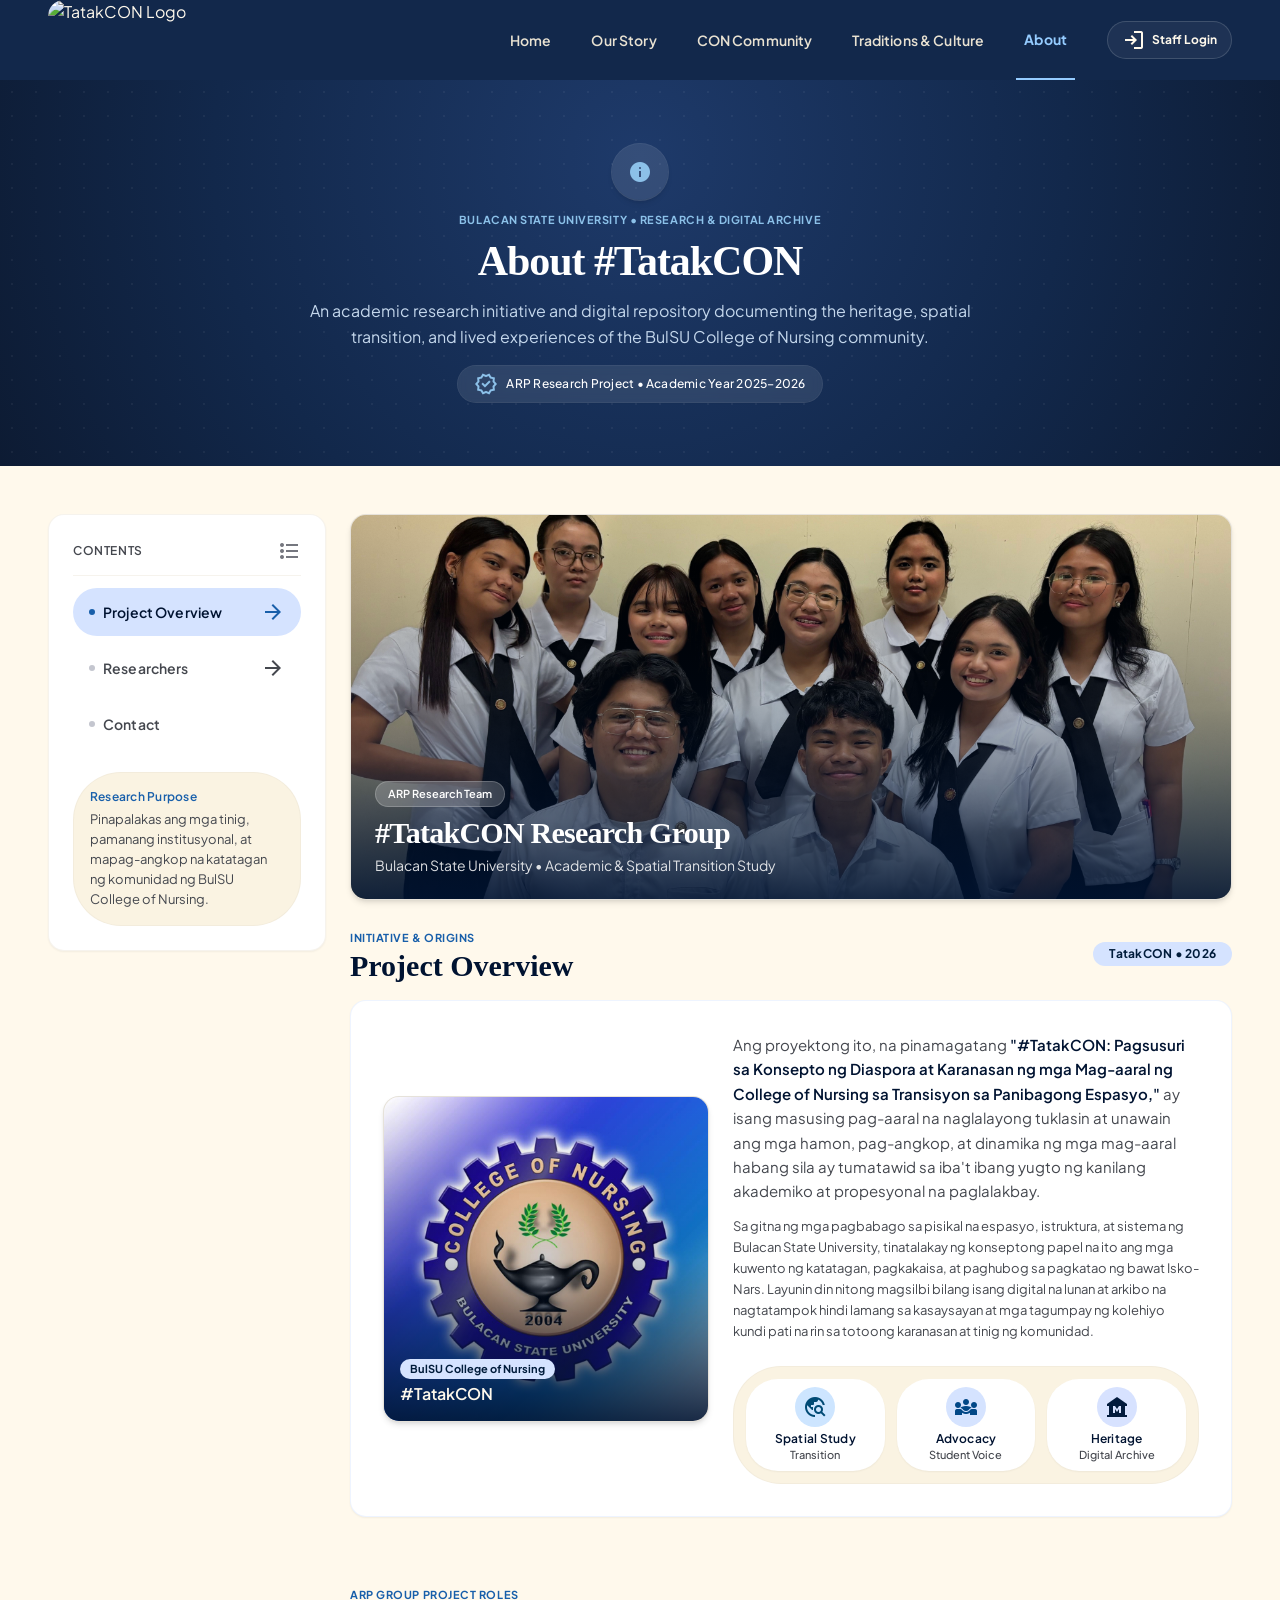
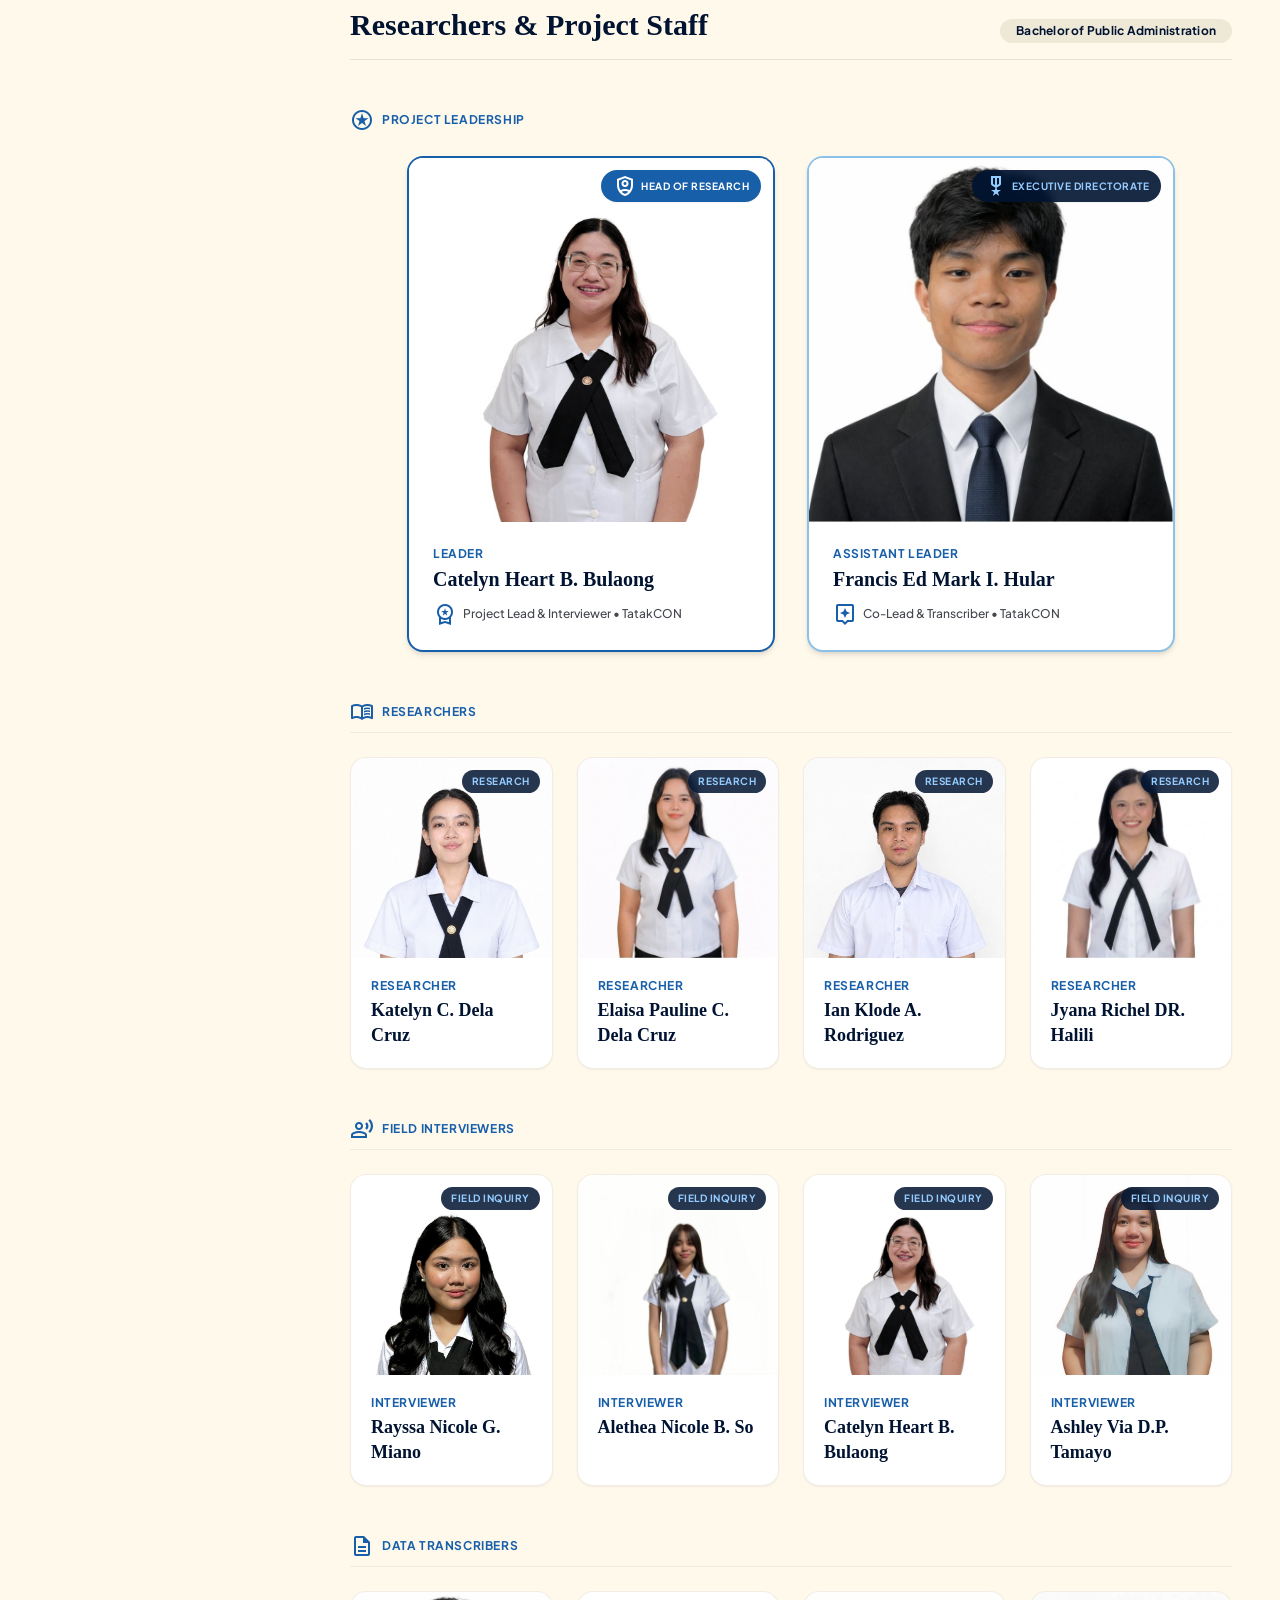
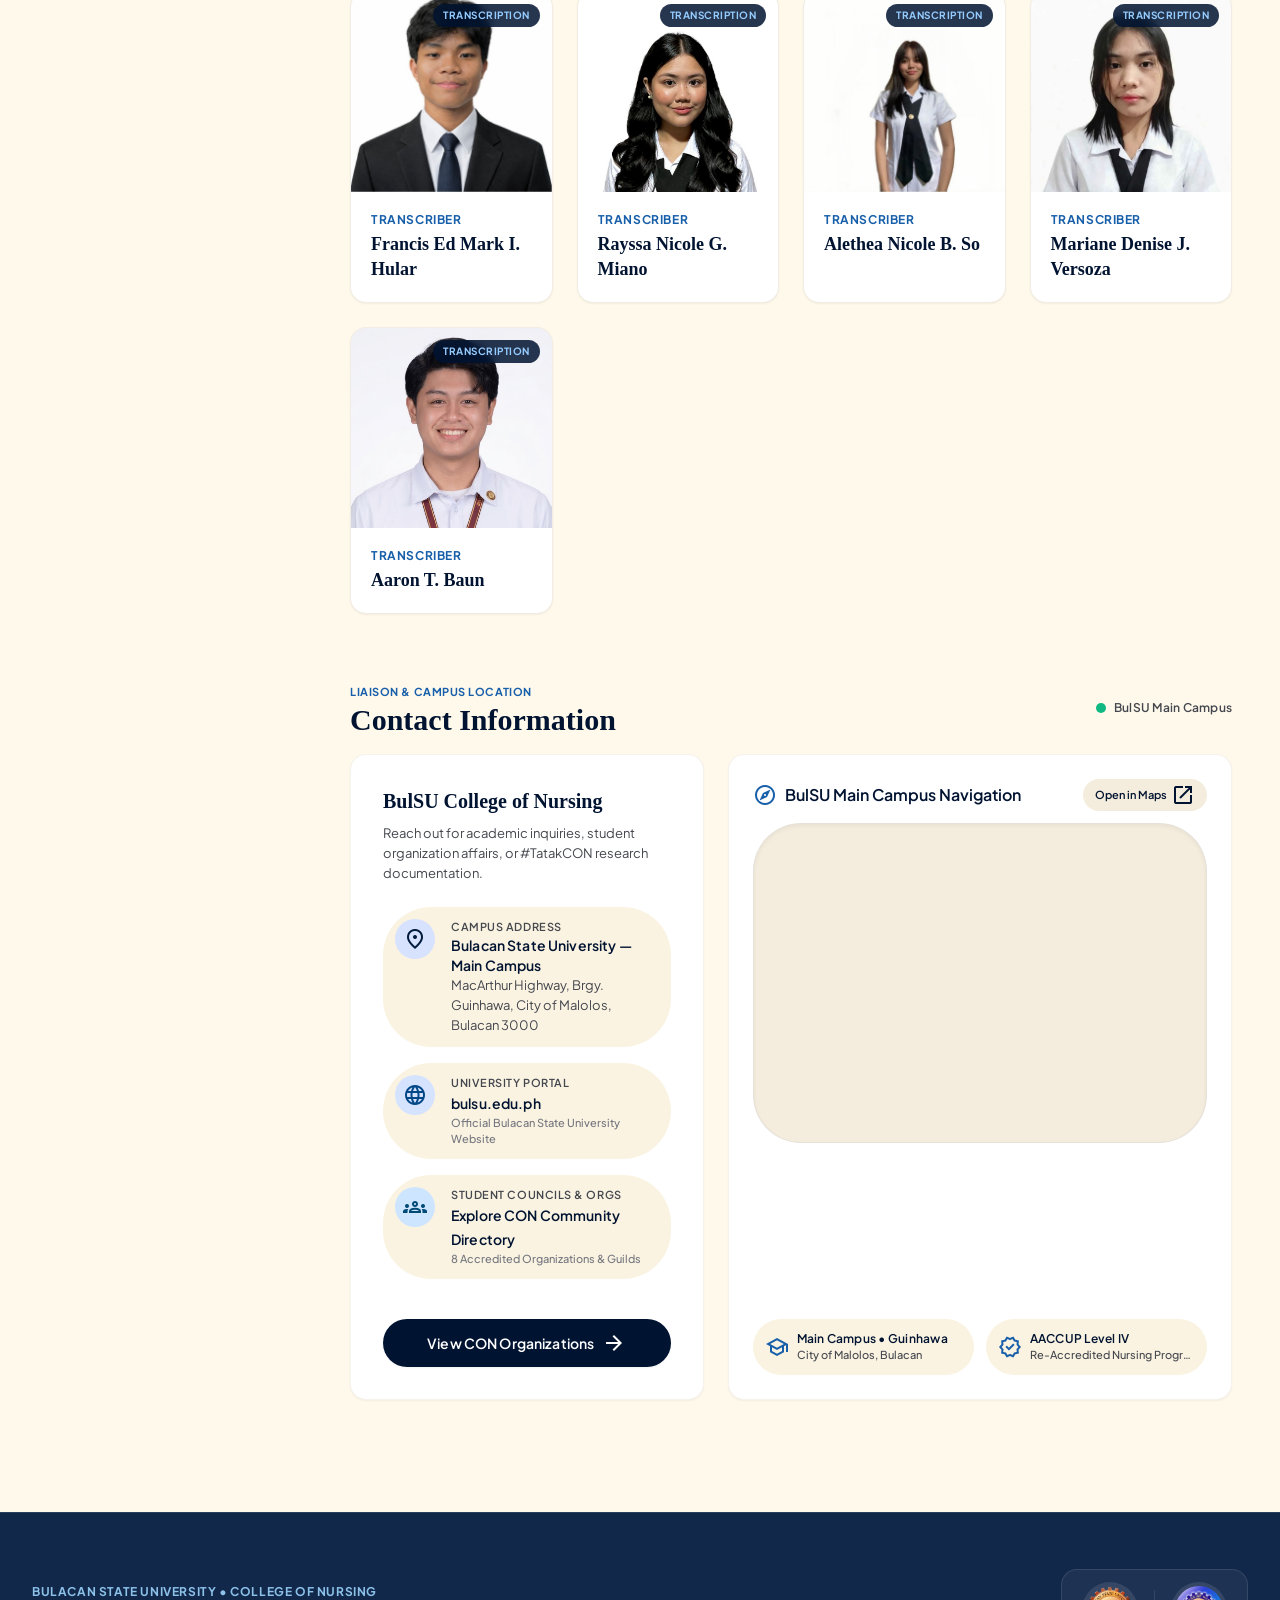
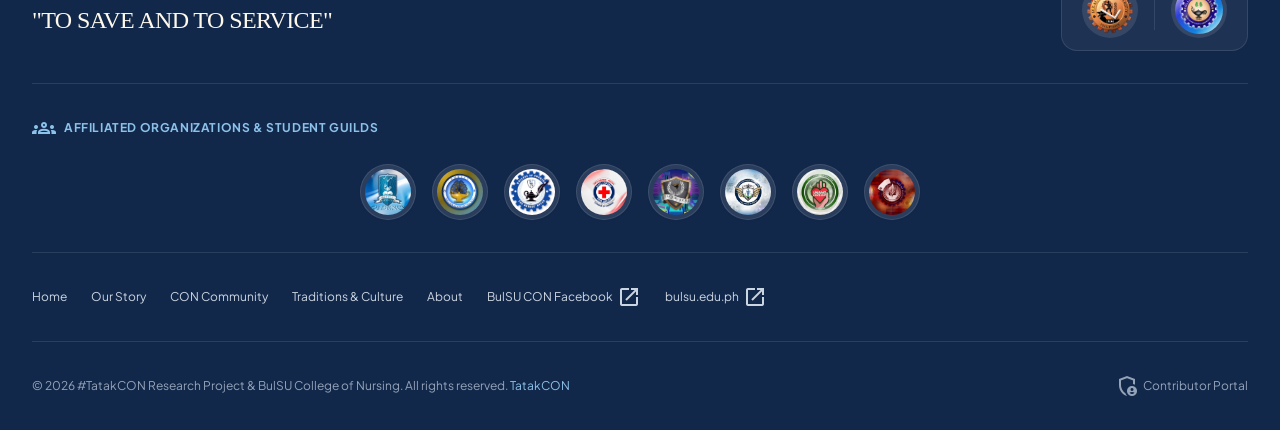
==== commit bba8c882: "Update hero-carousel to allow for more longer titles" ====
--- a/pages/about/about.html
+++ b/pages/about/about.html
@@ -1054,7 +1054,7 @@
                           >
                         </div>
                         <a
-                          href="https://maps.google.com/?q=Bulacan+State+University+Malolos"
+                          href="https://maps.app.goo.gl/Pgmn5X9E3kxM5MkC8"
                           target="_blank"
                           rel="noopener noreferrer"
                           class="px-3 py-1 rounded-full bg-surface-container text-primary font-caption text-caption font-semibold hover:bg-secondary-fixed transition-colors inline-flex items-center gap-1">
@@ -1070,7 +1070,7 @@
                         class="relative w-full h-80 rounded-xl overflow-hidden shadow-inner border border-outline-variant/30 bg-surface-container">
                         <iframe
                           title="Bulacan State University Main Campus Map"
-                          src="https://www.google.com/maps/embed?pb=!1m18!1m12!1m3!1d3856.551888154276!2d120.81131907590736!3d14.857921870724158!2m3!1f0!2f0!3f0!3m2!1i1024!2i768!4f13.1!3m3!1m2!1s0x339653dd62df9c4f%3A0x6734157a0d22e956!2sBulacan%20State%20University!5e0!3m2!1sen!2sph!4v1710000000000!5m2!1sen!2sph"
+                          src="https://www.google.com/maps/embed?pb=!1m18!1m12!1m3!1d442.0453679959229!2d120.81351149212963!3d14.857146921834378!2m3!1f0!2f0!3f0!3m2!1i1024!2i768!4f13.1!3m3!1m2!1s0x339653db6cd5818f%3A0x92e62c100f736c98!2sBulSU%20College%20of%20Nursing!5e0!3m2!1sen!2sph!4v1793281635254!5m2!1sen!2sph"
                           class="w-full h-full border-0"
                           allowfullscreen=""
                           loading="lazy"
--- a/global.css
+++ b/global.css
@@ -1677,6 +1677,10 @@
   margin-top: 0.5rem;
 }
 
+.mt-3 {
+  margin-top: 0.75rem;
+}
+
 .mt-4 {
   margin-top: 1rem;
 }
@@ -1713,8 +1717,11 @@
   margin-top: 0.25rem;
 }
 
-.mt-3 {
-  margin-top: 0.75rem;
+.line-clamp-1 {
+  overflow: hidden;
+  display: -webkit-box;
+  -webkit-box-orient: vertical;
+  -webkit-line-clamp: 1;
 }
 
 .line-clamp-2 {
@@ -1759,10 +1766,6 @@
   aspect-ratio: 16/10;
 }
 
-.aspect-\[4\/3\] {
-  aspect-ratio: 4/3;
-}
-
 .aspect-\[4\/4\] {
   aspect-ratio: 4/4;
 }
@@ -1875,6 +1878,10 @@
   height: 100%;
 }
 
+.max-h-\[540px\] {
+  max-height: 540px;
+}
+
 .min-h-\[360px\] {
   min-height: 360px;
 }
@@ -2019,6 +2026,10 @@
   max-width: 80rem;
 }
 
+.max-w-full {
+  max-width: 100%;
+}
+
 .max-w-md {
   max-width: 28rem;
 }
@@ -2045,6 +2056,10 @@
 
 .flex-grow {
   flex-grow: 1;
+}
+
+.origin-\[45\%_90\%\] {
+  transform-origin: 45% 90%;
 }
 
 .-translate-x-1\/2 {
@@ -2064,6 +2079,12 @@
 
 .translate-y-4 {
   --tw-translate-y: 1rem;
+  transform: translate(var(--tw-translate-x), var(--tw-translate-y)) rotate(var(--tw-rotate)) skewX(var(--tw-skew-x)) skewY(var(--tw-skew-y)) scaleX(var(--tw-scale-x)) scaleY(var(--tw-scale-y));
+}
+
+.scale-125 {
+  --tw-scale-x: 1.25;
+  --tw-scale-y: 1.25;
   transform: translate(var(--tw-translate-x), var(--tw-translate-y)) rotate(var(--tw-rotate)) skewX(var(--tw-skew-x)) skewY(var(--tw-skew-y)) scaleX(var(--tw-scale-x)) scaleY(var(--tw-scale-y));
 }
 
@@ -2582,6 +2603,11 @@
   background-color: rgb(0 19 49 / var(--tw-bg-opacity, 1));
 }
 
+.bg-\[\#0a172c\] {
+  --tw-bg-opacity: 1;
+  background-color: rgb(10 23 44 / var(--tw-bg-opacity, 1));
+}
+
 .bg-\[\#12284b\] {
   --tw-bg-opacity: 1;
   background-color: rgb(18 40 75 / var(--tw-bg-opacity, 1));
@@ -2627,8 +2653,8 @@
   background-color: rgb(255 221 179 / var(--tw-bg-opacity, 1));
 }
 
-.bg-black\/40 {
-  background-color: rgb(0 0 0 / 0.4);
+.bg-black\/50 {
+  background-color: rgb(0 0 0 / 0.5);
 }
 
 .bg-emerald-500 {
@@ -2863,14 +2889,20 @@
   --tw-gradient-stops: var(--tw-gradient-from), var(--tw-gradient-to);
 }
 
+.from-\[\#12284b\] {
+  --tw-gradient-from: #12284b var(--tw-gradient-from-position);
+  --tw-gradient-to: rgb(18 40 75 / 0) var(--tw-gradient-to-position);
+  --tw-gradient-stops: var(--tw-gradient-from), var(--tw-gradient-to);
+}
+
 .from-\[\#1e3a6a\] {
   --tw-gradient-from: #1e3a6a var(--tw-gradient-from-position);
   --tw-gradient-to: rgb(30 58 106 / 0) var(--tw-gradient-to-position);
   --tw-gradient-stops: var(--tw-gradient-from), var(--tw-gradient-to);
 }
 
-.from-black\/80 {
-  --tw-gradient-from: rgb(0 0 0 / 0.8) var(--tw-gradient-from-position);
+.from-black\/60 {
+  --tw-gradient-from: rgb(0 0 0 / 0.6) var(--tw-gradient-from-position);
   --tw-gradient-to: rgb(0 0 0 / 0) var(--tw-gradient-to-position);
   --tw-gradient-stops: var(--tw-gradient-from), var(--tw-gradient-to);
 }
@@ -2963,11 +2995,6 @@
   --tw-gradient-stops: var(--tw-gradient-from), #12284b var(--tw-gradient-via-position), var(--tw-gradient-to);
 }
 
-.via-black\/20 {
-  --tw-gradient-to: rgb(0 0 0 / 0)  var(--tw-gradient-to-position);
-  --tw-gradient-stops: var(--tw-gradient-from), rgb(0 0 0 / 0.2) var(--tw-gradient-via-position), var(--tw-gradient-to);
-}
-
 .via-primary\/15 {
   --tw-gradient-to: rgb(0 19 49 / 0)  var(--tw-gradient-to-position);
   --tw-gradient-stops: var(--tw-gradient-from), rgb(0 19 49 / 0.15) var(--tw-gradient-via-position), var(--tw-gradient-to);
@@ -2993,6 +3020,10 @@
   --tw-gradient-stops: var(--tw-gradient-from), transparent var(--tw-gradient-via-position), var(--tw-gradient-to);
 }
 
+.to-\[\#0a172c\] {
+  --tw-gradient-to: #0a172c var(--tw-gradient-to-position);
+}
+
 .to-\[\#0d1b33\] {
   --tw-gradient-to: #0d1b33 var(--tw-gradient-to-position);
 }
@@ -3170,11 +3201,6 @@
 .px-space-md {
   padding-left: 1rem;
   padding-right: 1rem;
-}
-
-.px-space-xl {
-  padding-left: 2rem;
-  padding-right: 2rem;
 }
 
 .px-space-xs {
@@ -3773,11 +3799,6 @@
   color: rgb(148 163 184 / var(--tw-text-opacity, 1));
 }
 
-.text-slate-500 {
-  --tw-text-opacity: 1;
-  color: rgb(100 116 139 / var(--tw-text-opacity, 1));
-}
-
 .text-slate-600 {
   --tw-text-opacity: 1;
   color: rgb(71 85 105 / var(--tw-text-opacity, 1));
@@ -3945,6 +3966,11 @@
   --tw-ring-color: rgb(255 255 255 / 0.2);
 }
 
+.blur {
+  --tw-blur: blur(8px);
+  filter: var(--tw-blur) var(--tw-brightness) var(--tw-contrast) var(--tw-grayscale) var(--tw-hue-rotate) var(--tw-invert) var(--tw-saturate) var(--tw-sepia) var(--tw-drop-shadow);
+}
+
 .blur-2xl {
   --tw-blur: blur(40px);
   filter: var(--tw-blur) var(--tw-brightness) var(--tw-contrast) var(--tw-grayscale) var(--tw-hue-rotate) var(--tw-invert) var(--tw-saturate) var(--tw-sepia) var(--tw-drop-shadow);
@@ -3962,11 +3988,6 @@
 
 .blur-xl {
   --tw-blur: blur(24px);
-  filter: var(--tw-blur) var(--tw-brightness) var(--tw-contrast) var(--tw-grayscale) var(--tw-hue-rotate) var(--tw-invert) var(--tw-saturate) var(--tw-sepia) var(--tw-drop-shadow);
-}
-
-.blur {
-  --tw-blur: blur(8px);
   filter: var(--tw-blur) var(--tw-brightness) var(--tw-contrast) var(--tw-grayscale) var(--tw-hue-rotate) var(--tw-invert) var(--tw-saturate) var(--tw-sepia) var(--tw-drop-shadow);
 }
 
@@ -4029,6 +4050,10 @@
   transition-duration: 150ms;
 }
 
+.duration-200 {
+  transition-duration: 200ms;
+}
+
 .duration-300 {
   transition-duration: 300ms;
 }
@@ -4208,11 +4233,6 @@
   background-color: rgb(0 19 49 / var(--tw-bg-opacity, 1));
 }
 
-.hover\:bg-primary-container:hover {
-  --tw-bg-opacity: 1;
-  background-color: rgb(18 40 75 / var(--tw-bg-opacity, 1));
-}
-
 .hover\:bg-primary\/80:hover {
   background-color: rgb(0 19 49 / 0.8);
 }
@@ -4363,6 +4383,12 @@
   transform: translate(var(--tw-translate-x), var(--tw-translate-y)) rotate(var(--tw-rotate)) skewX(var(--tw-skew-x)) skewY(var(--tw-skew-y)) scaleX(var(--tw-scale-x)) scaleY(var(--tw-scale-y));
 }
 
+.group:hover .group-hover\:scale-\[1\.30\] {
+  --tw-scale-x: 1.30;
+  --tw-scale-y: 1.30;
+  transform: translate(var(--tw-translate-x), var(--tw-translate-y)) rotate(var(--tw-rotate)) skewX(var(--tw-skew-x)) skewY(var(--tw-skew-y)) scaleX(var(--tw-scale-x)) scaleY(var(--tw-scale-y));
+}
+
 .group:hover .group-hover\:border-clear-skies {
   --tw-border-opacity: 1;
   border-color: rgb(140 193 233 / var(--tw-border-opacity, 1));
@@ -4414,14 +4440,14 @@
 }
 
 @media (min-width: 640px) {
+  .sm\:bottom-4 {
+    bottom: 1rem;
+  }
+
   .sm\:bottom-5 {
     bottom: 1.25rem;
   }
 
-  .sm\:bottom-6 {
-    bottom: 1.5rem;
-  }
-
   .sm\:left-5 {
     left: 1.25rem;
   }
@@ -4434,10 +4460,6 @@
     right: 1.25rem;
   }
 
-  .sm\:right-6 {
-    right: 1.5rem;
-  }
-
   .sm\:top-4 {
     top: 1rem;
   }
@@ -4456,10 +4478,6 @@
 
   .sm\:inline {
     display: inline;
-  }
-
-  .sm\:aspect-video {
-    aspect-ratio: 16 / 9;
   }
 
   .sm\:h-10 {
@@ -4588,6 +4606,10 @@
   .sm\:text-4xl {
     font-size: 2.25rem;
     line-height: 2.5rem;
+  }
+
+  .sm\:text-\[13px\] {
+    font-size: 13px;
   }
 
   .sm\:text-\[20px\] {
@@ -4638,6 +4660,11 @@
     font-size: 1.25rem;
     line-height: 1.75rem;
   }
+
+  .sm\:text-xs {
+    font-size: 0.75rem;
+    line-height: 1rem;
+  }
 }
 
 @media (min-width: 768px) {
@@ -4827,10 +4854,6 @@
     display: none;
   }
 
-  .lg\:aspect-\[21\/9\] {
-    aspect-ratio: 21/9;
-  }
-
   .lg\:grid-cols-12 {
     grid-template-columns: repeat(12, minmax(0, 1fr));
   }
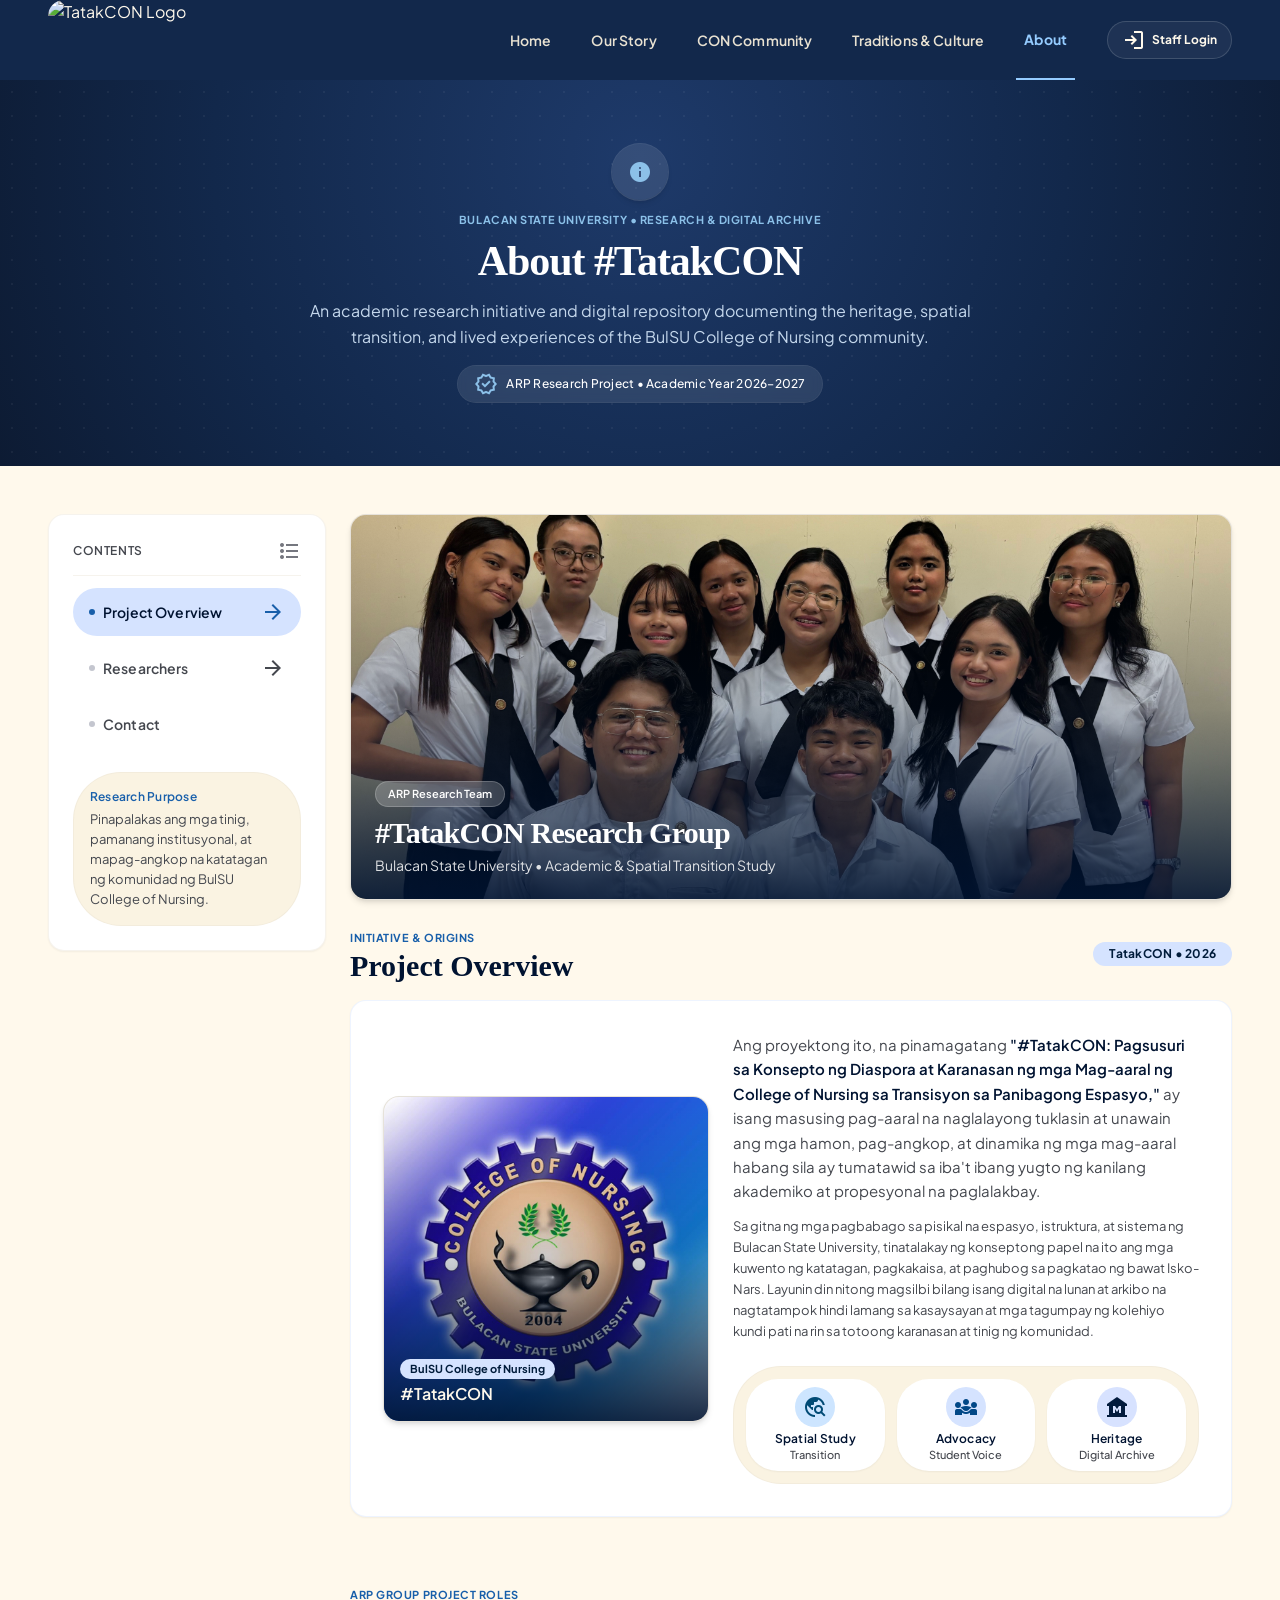
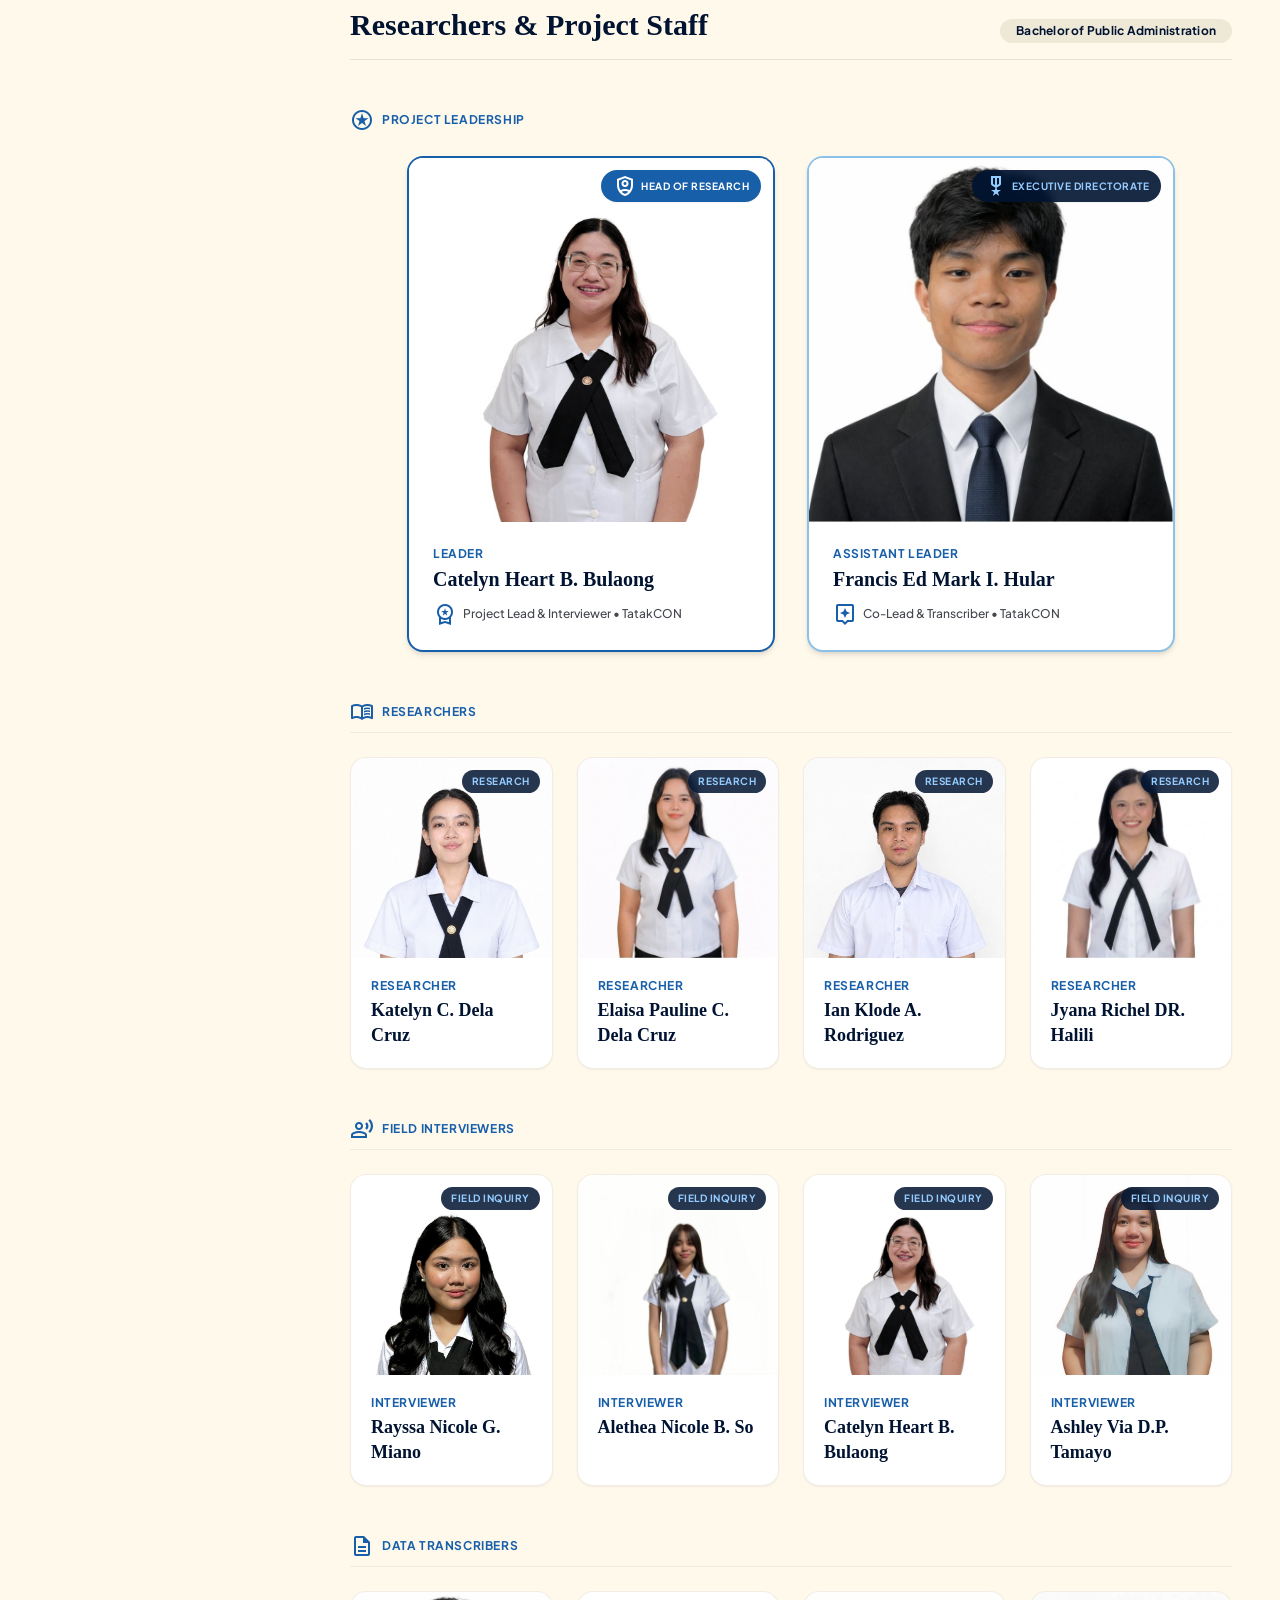
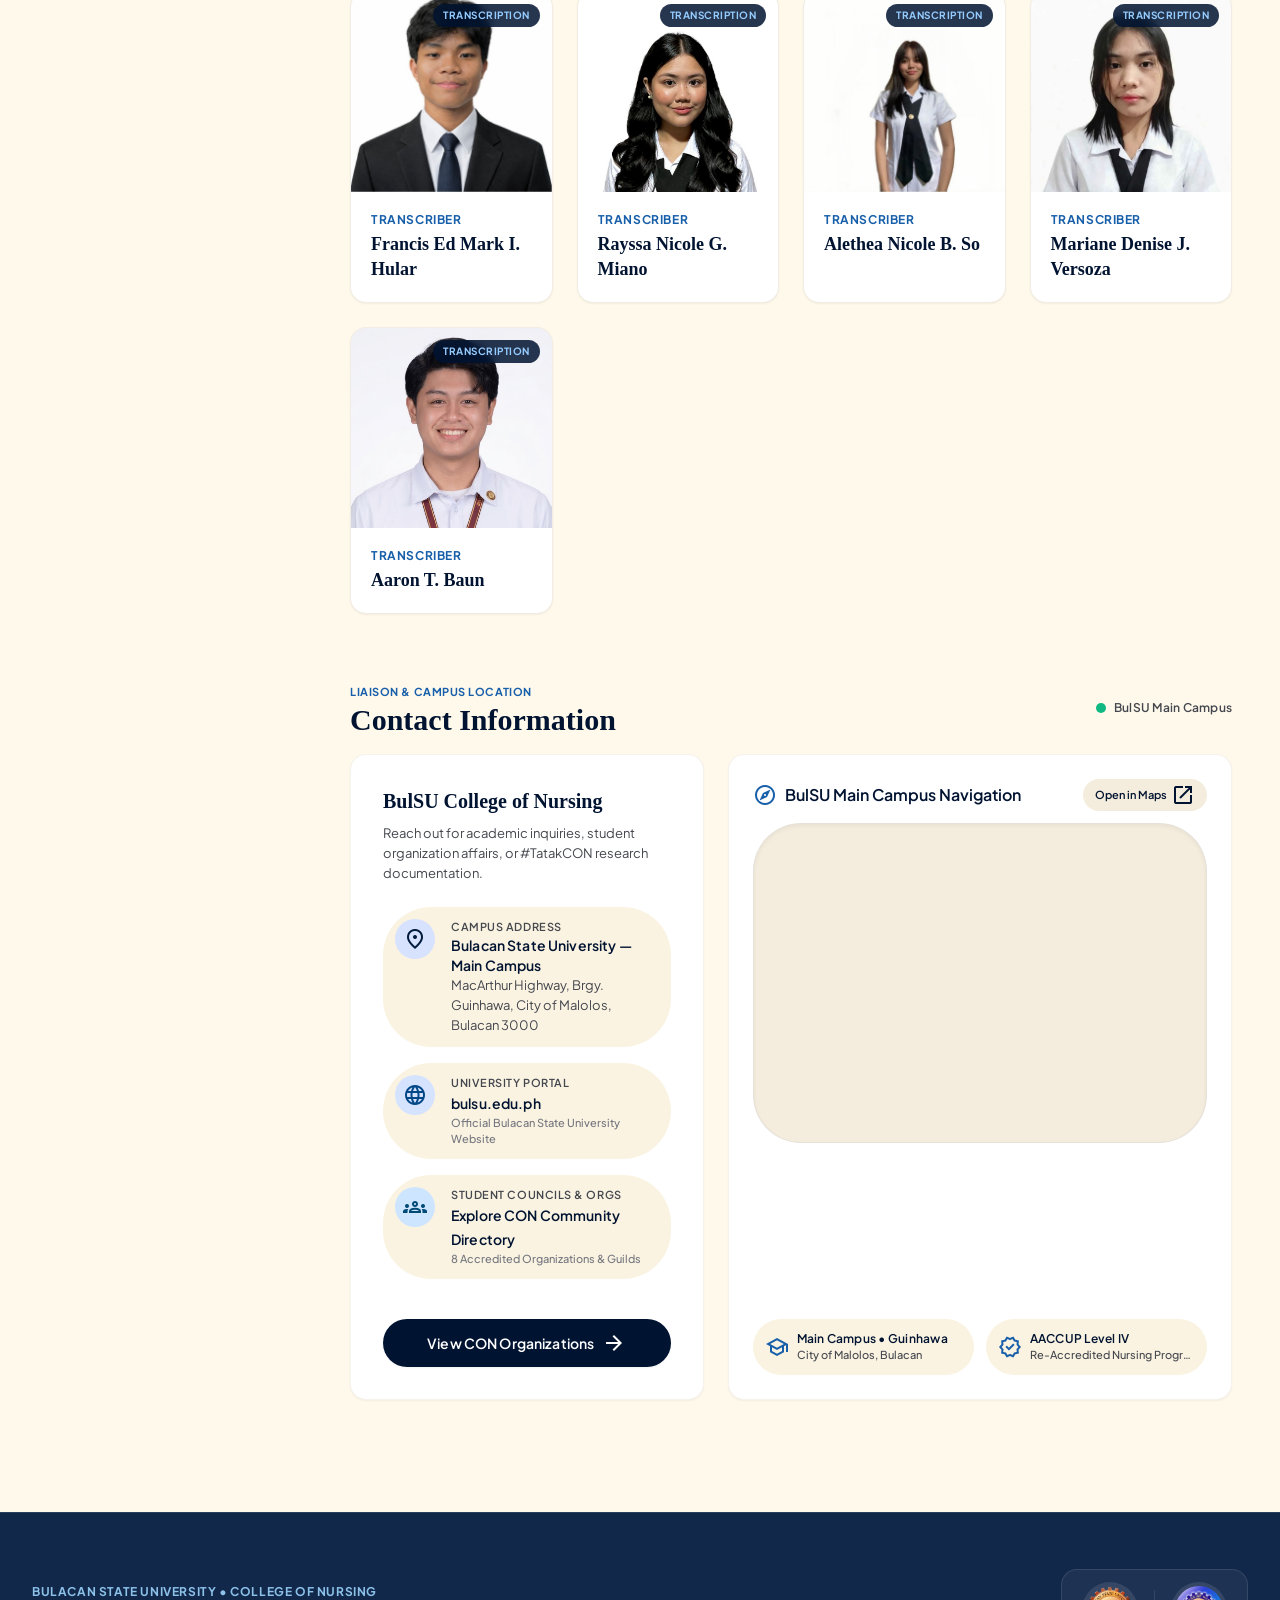
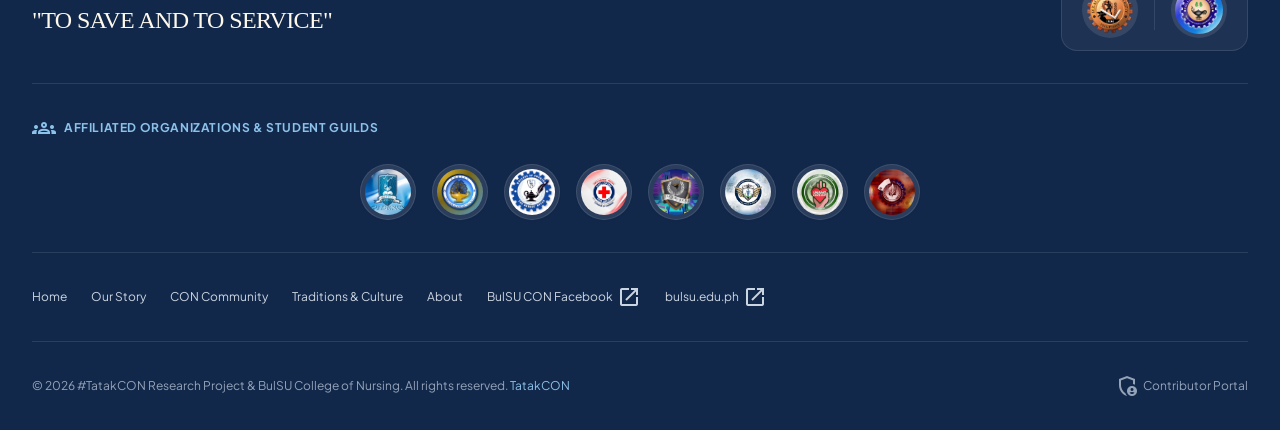
==== commit db54b71a: "Update academic year in about and traditions-culture" ====
--- a/pages/about/about.html
+++ b/pages/about/about.html
@@ -107,7 +107,7 @@
                 >verified</span
               >
               <span class="font-label-sm text-label-sm font-medium text-white"
-                >ARP Research Project • Academic Year 2025–2026</span
+                >ARP Research Project • Academic Year 2026–2027</span
               >
             </div>
           </div>
--- a/global.css
+++ b/global.css
@@ -2141,10 +2141,38 @@
   resize: both;
 }
 
+.snap-start {
+  scroll-snap-align: start;
+}
+
 .scroll-mt-28 {
   scroll-margin-top: 7rem;
 }
 
+.scroll-mt-8 {
+  scroll-margin-top: 2rem;
+}
+
+.scroll-mt-16 {
+  scroll-margin-top: 4rem;
+}
+
+.scroll-mb-16 {
+  scroll-margin-bottom: 4rem;
+}
+
+.scroll-mt-32 {
+  scroll-margin-top: 8rem;
+}
+
+.scroll-mt-64 {
+  scroll-margin-top: 16rem;
+}
+
+.scroll-mt-96 {
+  scroll-margin-top: 24rem;
+}
+
 .grid-cols-1 {
   grid-template-columns: repeat(1, minmax(0, 1fr));
 }
@@ -2275,11 +2303,6 @@
 
 .gap-space-xxs {
   gap: 0.25rem;
-}
-
-.gap-x-5 {
-  -moz-column-gap: 1.25rem;
-       column-gap: 1.25rem;
 }
 
 .gap-x-6 {
@@ -3762,11 +3785,6 @@
 .text-outline {
   --tw-text-opacity: 1;
   color: rgb(117 119 127 / var(--tw-text-opacity, 1));
-}
-
-.text-outline-variant {
-  --tw-text-opacity: 1;
-  color: rgb(196 198 207 / var(--tw-text-opacity, 1));
 }
 
 .text-primary {
